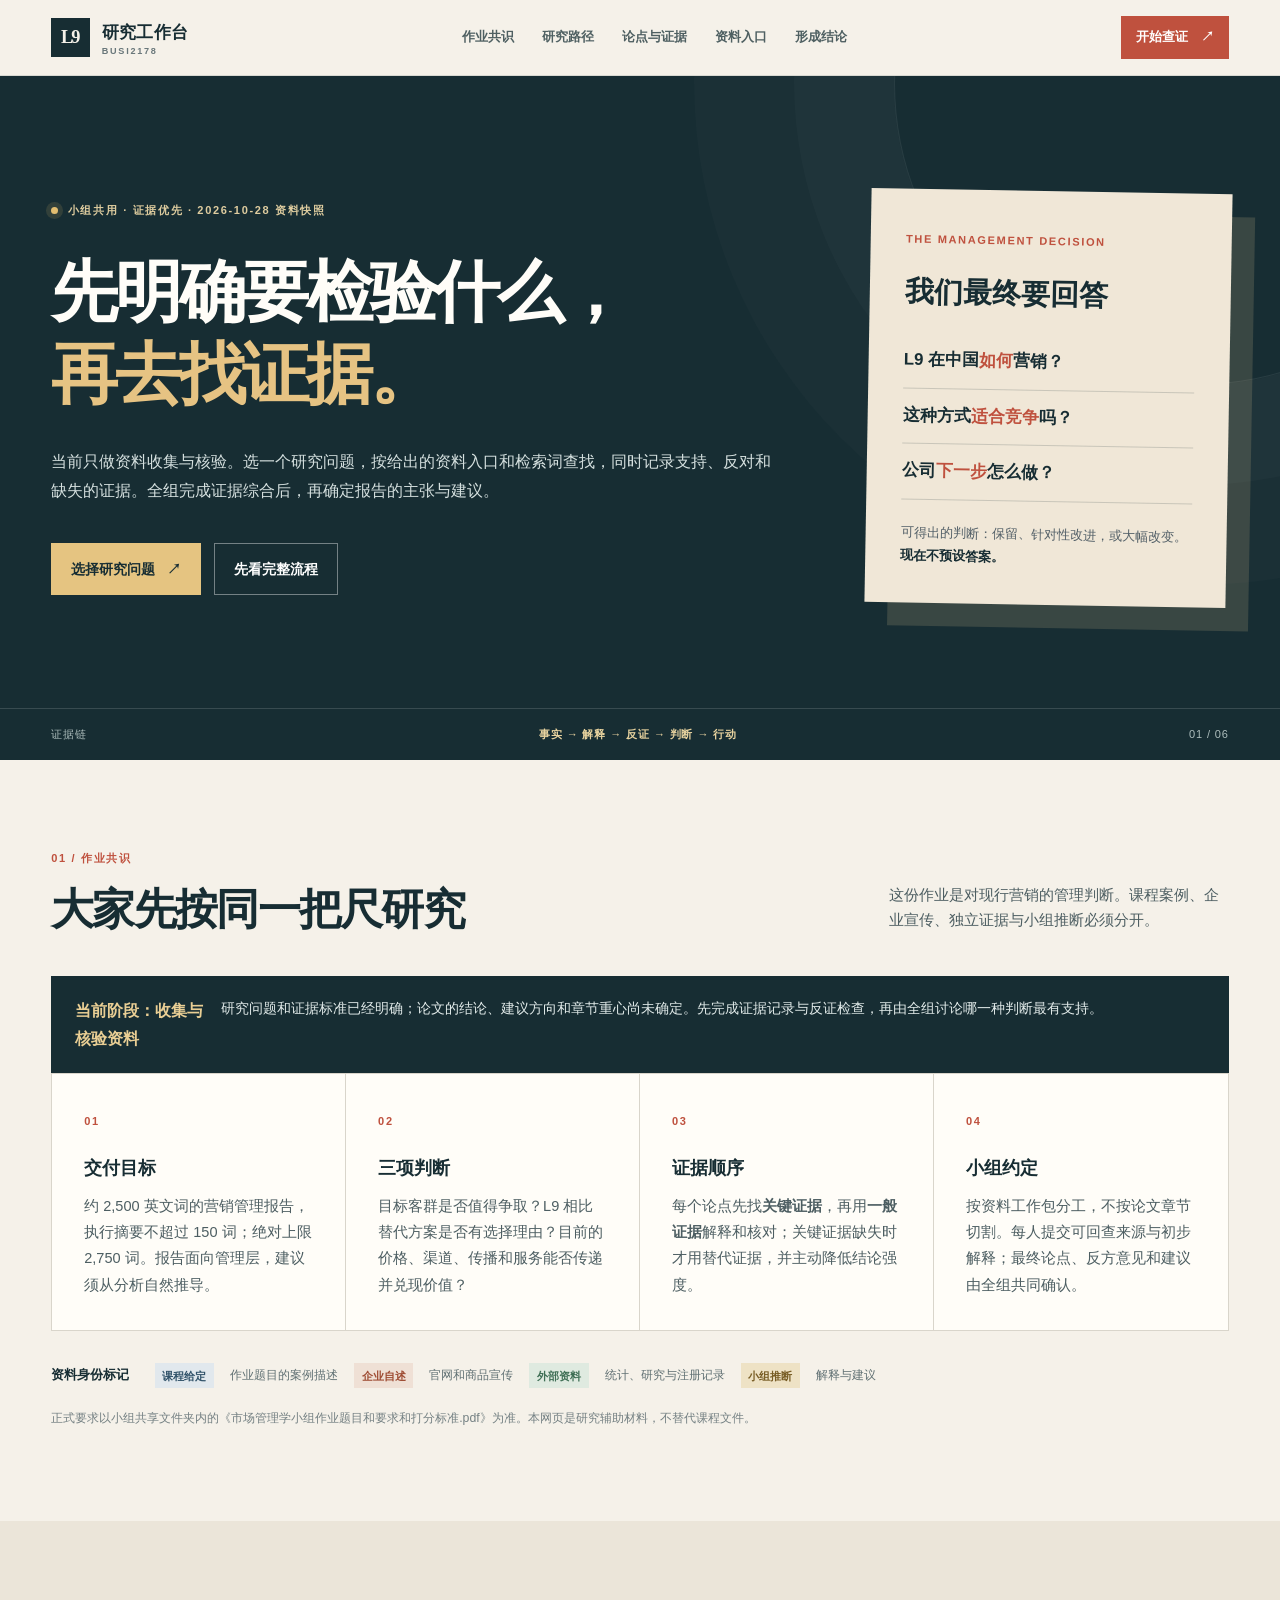
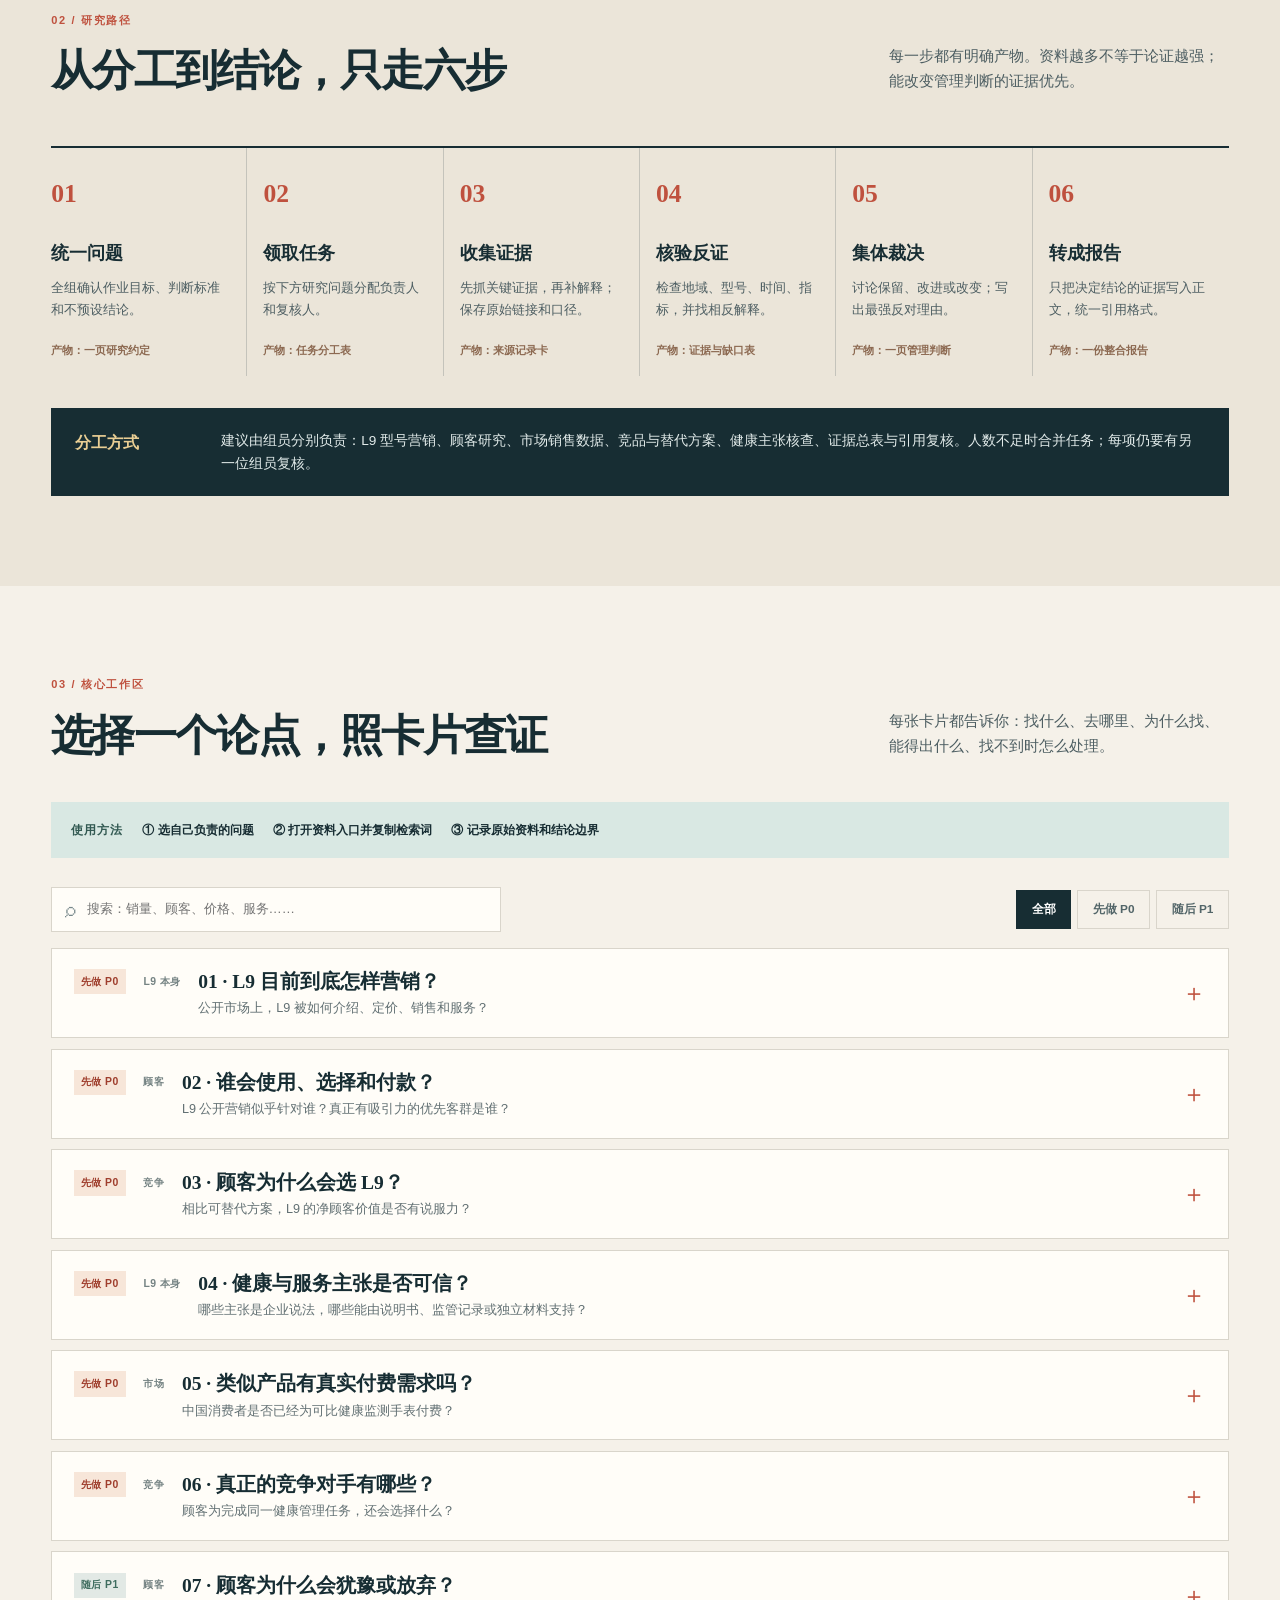
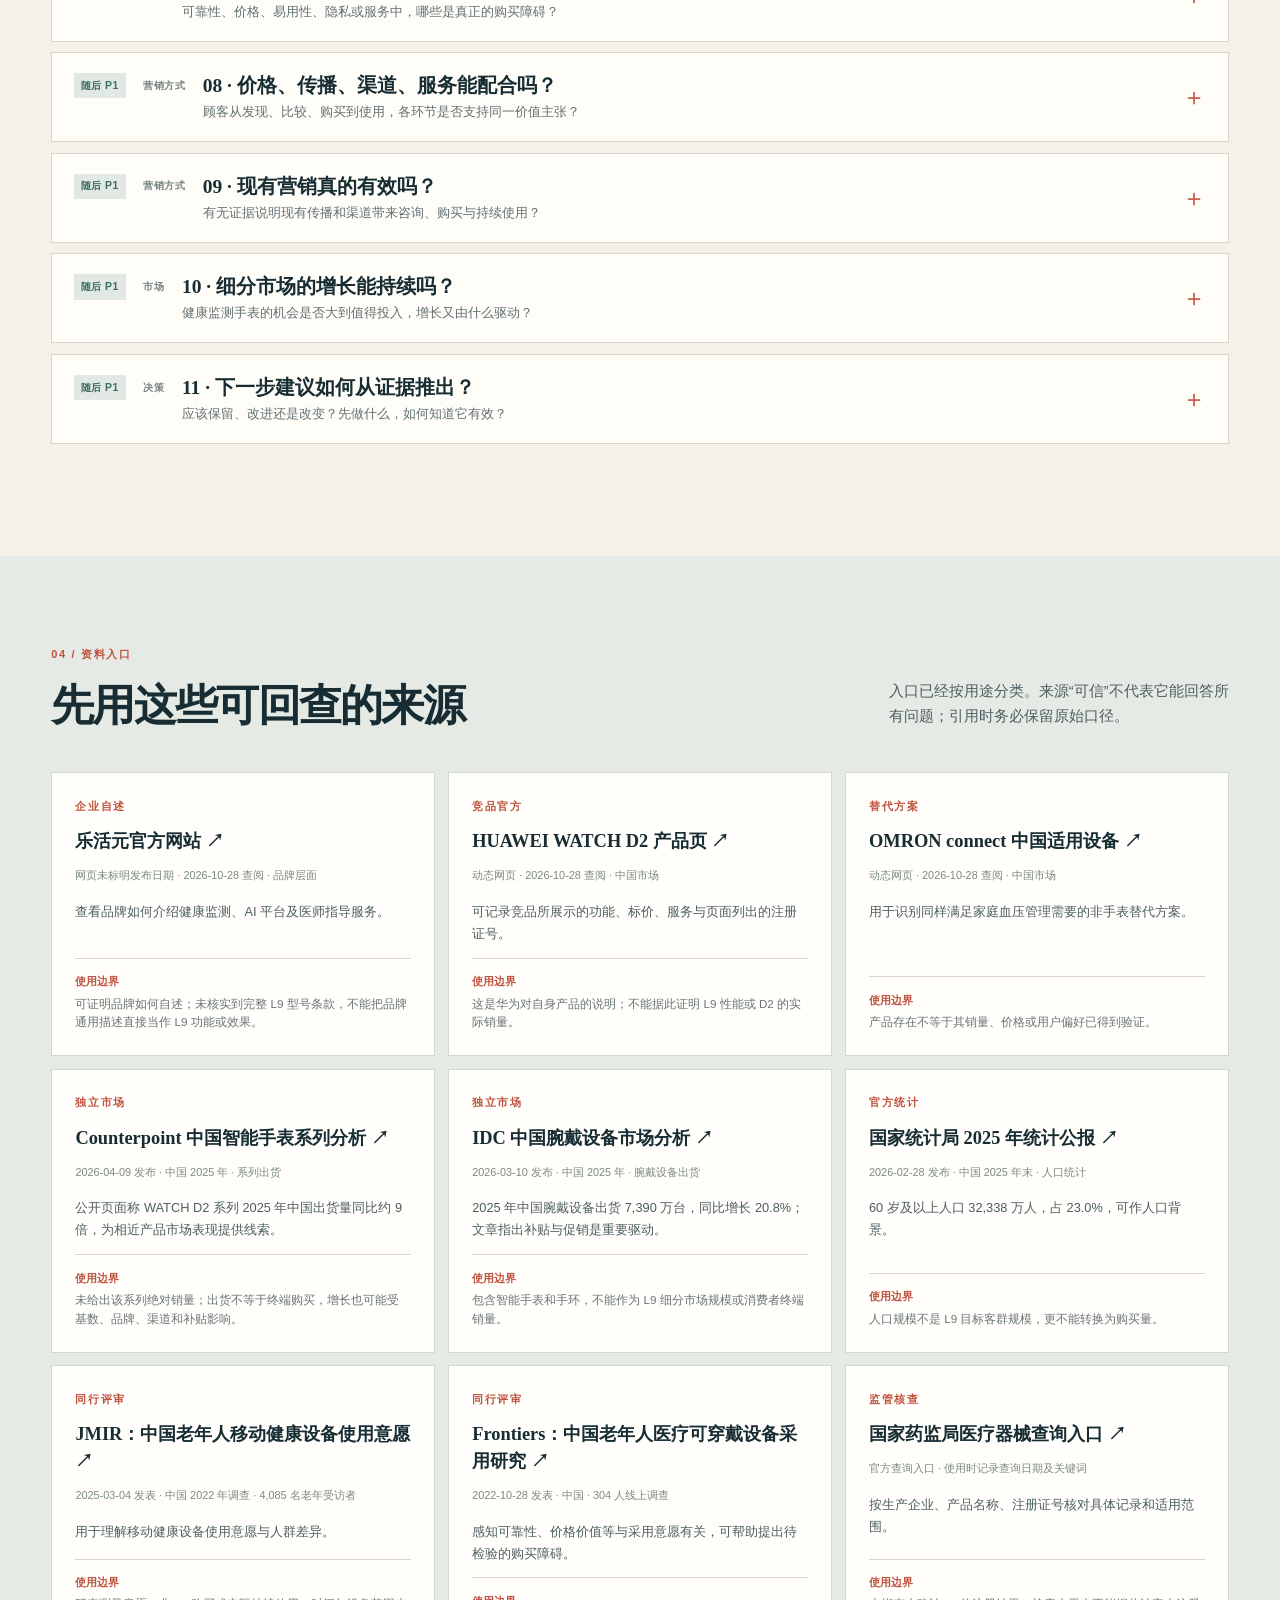
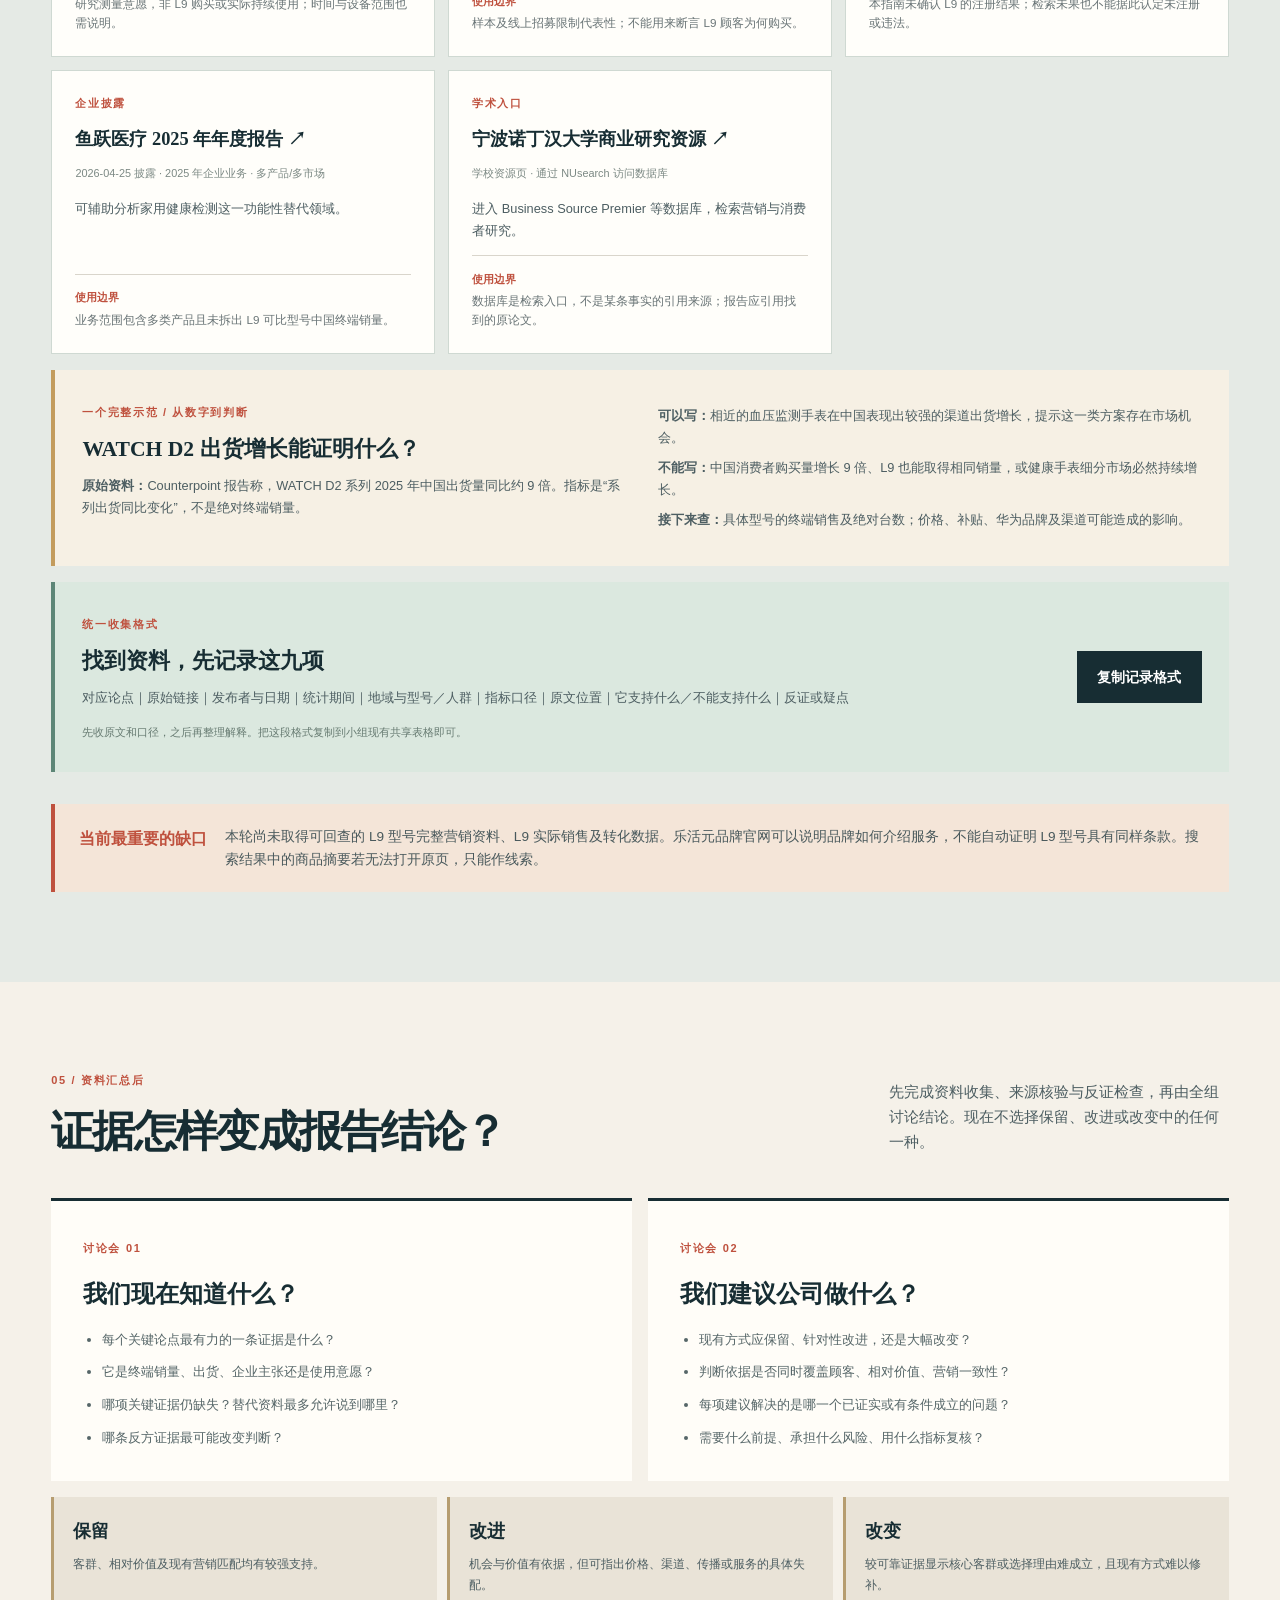
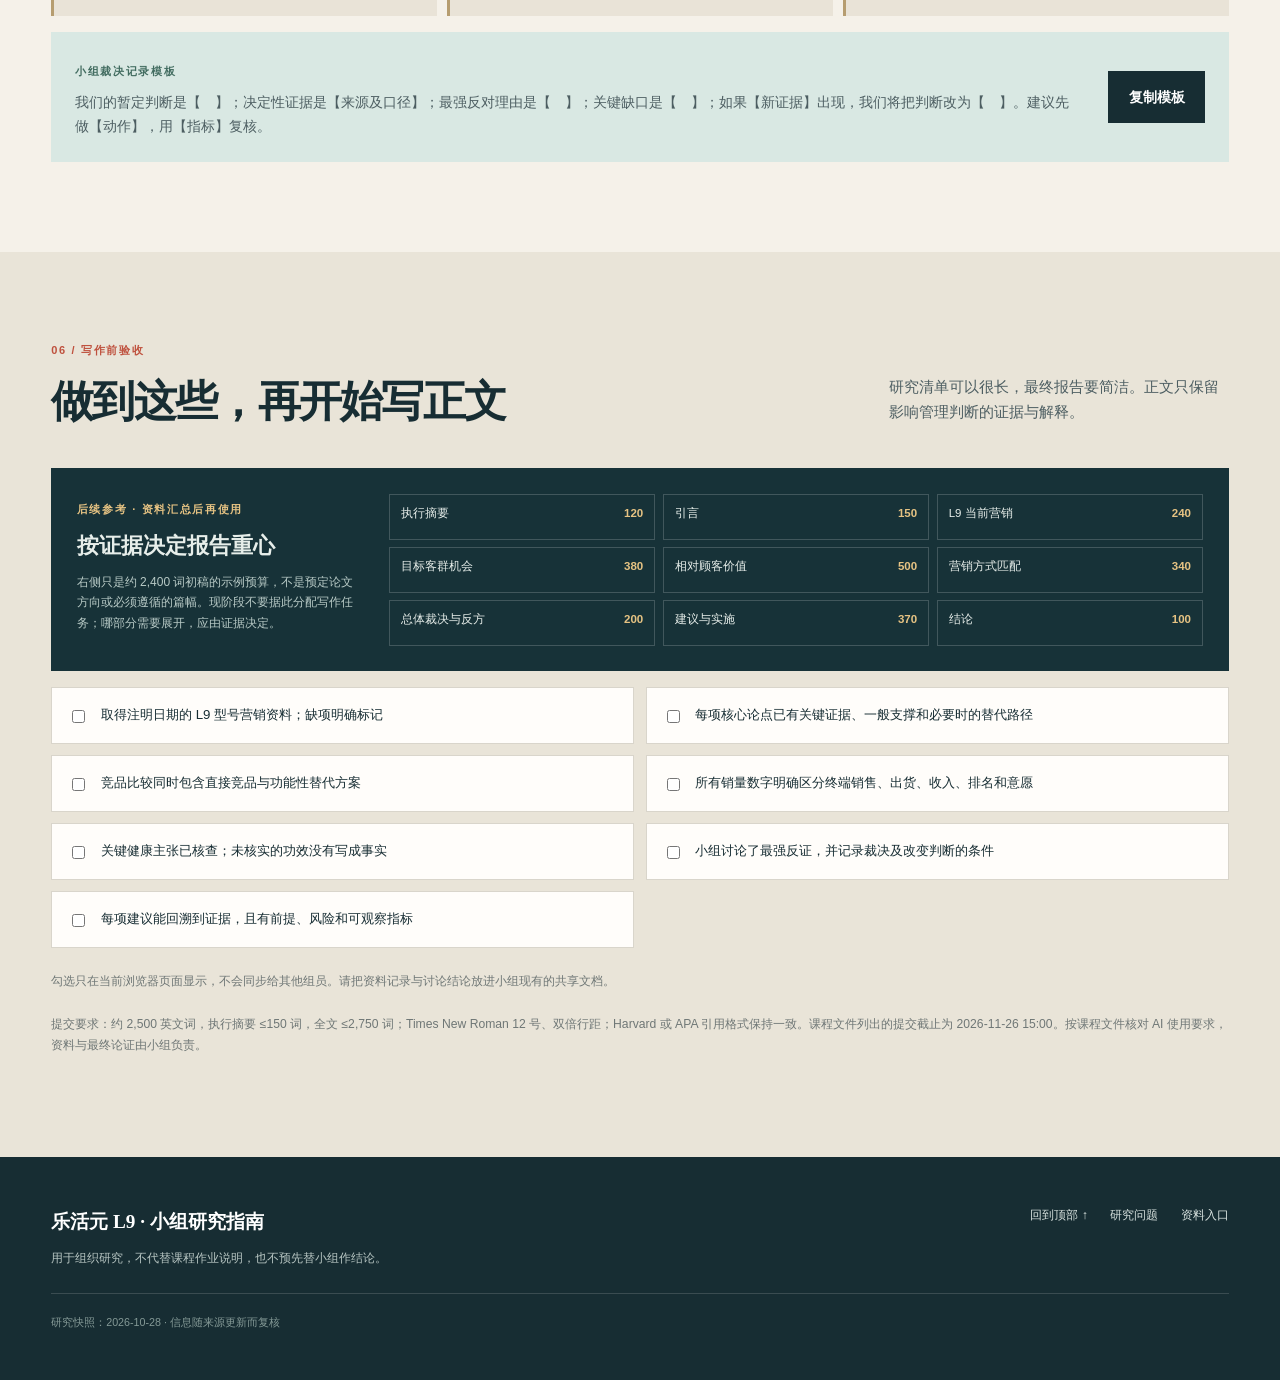
==== index.html @ 236c3823 "Clarify evidence gathering phase and defer conclusions" ====
<!doctype html>
<html lang="zh-CN">
<head>
  <meta charset="utf-8">
  <meta name="viewport" content="width=device-width, initial-scale=1">
  <meta name="description" content="BUSI2178 乐活元 L9 营销管理报告的小组研究指南：从任务共识、精准检索到证据判断与报告结论。">
  <meta name="theme-color" content="#172d33">
  <title>乐活元 L9｜小组研究指南</title>
  <link rel="stylesheet" href="./styles.css">
  <script src="./data.js" defer></script>
  <script src="./app.js" defer></script>
</head>
<body>
  <a class="skip" href="#main">跳到正文</a>
  <header class="topbar">
    <a class="brand" href="#top" aria-label="返回页面顶部"><span class="brand-mark">L9</span><span>研究工作台 <small>BUSI2178</small></span></a>
    <nav class="desktop-nav" aria-label="页面导航">
      <a href="#consensus">作业共识</a><a href="#workflow">研究路径</a><a href="#claims">论点与证据</a><a href="#sources">资料入口</a><a href="#decision">形成结论</a>
    </nav>
    <a class="top-action" href="#claims">开始查证 <span aria-hidden="true">↗</span></a>
  </header>

  <main id="main">
    <section class="hero" id="top">
      <div class="hero-inner">
        <div class="hero-copy">
          <div class="eyebrow"><span class="eyebrow-dot"></span> 小组共用 · 证据优先 · 2026-10-28 资料快照</div>
          <h1>先明确要检验什么，<br><em>再去找证据。</em></h1>
          <p class="hero-lede">当前只做资料收集与核验。选一个研究问题，按给出的资料入口和检索词查找，同时记录支持、反对和缺失的证据。全组完成证据综合后，再确定报告的主张与建议。</p>
          <div class="hero-actions"><a class="button primary" href="#claims">选择研究问题 <span aria-hidden="true">↗</span></a><a class="button ghost" href="#workflow">先看完整流程</a></div>
        </div>
        <aside class="hero-brief" aria-label="作业核心问题">
          <span class="card-kicker">THE MANAGEMENT DECISION</span>
          <h2>我们最终要回答</h2>
          <ol><li>L9 在中国<em>如何</em>营销？</li><li>这种方式<em>适合竞争</em>吗？</li><li>公司<em>下一步</em>怎么做？</li></ol>
          <p>可得出的判断：保留、针对性改进，或大幅改变。<strong>现在不预设答案。</strong></p>
        </aside>
      </div>
      <div class="hero-rule"><span>证据链</span><strong>事实 → 解释 → 反证 → 判断 → 行动</strong><span>01 / 06</span></div>
    </section>

    <section class="section intro" id="consensus">
      <div class="section-head"><div><span class="section-number">01 / 作业共识</span><h2>大家先按同一把尺研究</h2></div><p>这份作业是对现行营销的管理判断。课程案例、企业宣传、独立证据与小组推断必须分开。</p></div>
      <div class="callout"><strong>当前阶段：收集与核验资料</strong><p>研究问题和证据标准已经明确；论文的结论、建议方向和章节重心尚未确定。先完成证据记录与反证检查，再由全组讨论哪一种判断最有支持。</p></div>
      <div class="brief-grid">
        <article class="brief-card"><span class="mini-index">01</span><h3>交付目标</h3><p>约 2,500 英文词的营销管理报告，执行摘要不超过 150 词；绝对上限 2,750 词。报告面向管理层，建议须从分析自然推导。</p></article>
        <article class="brief-card"><span class="mini-index">02</span><h3>三项判断</h3><p>目标客群是否值得争取？L9 相比替代方案是否有选择理由？目前的价格、渠道、传播和服务能否传递并兑现价值？</p></article>
        <article class="brief-card"><span class="mini-index">03</span><h3>证据顺序</h3><p>每个论点先找<strong>关键证据</strong>，再用<strong>一般证据</strong>解释和核对；关键证据缺失时才用替代证据，并主动降低结论强度。</p></article>
        <article class="brief-card"><span class="mini-index">04</span><h3>小组约定</h3><p>按资料工作包分工，不按论文章节切割。每人提交可回查来源与初步解释；最终论点、反方意见和建议由全组共同确认。</p></article>
      </div>
      <div class="provenance"><strong>资料身份标记</strong><span class="pill case">课程给定</span><span>作业题目的案例描述</span><span class="pill company">企业自述</span><span>官网和商品宣传</span><span class="pill verified">外部资料</span><span>统计、研究与注册记录</span><span class="pill inference">小组推断</span><span>解释与建议</span></div>
      <p class="source-note">正式要求以小组共享文件夹内的《市场管理学小组作业题目和要求和打分标准.pdf》为准。本网页是研究辅助材料，不替代课程文件。</p>
    </section>

    <section class="section process" id="workflow">
      <div class="section-head"><div><span class="section-number">02 / 研究路径</span><h2>从分工到结论，只走六步</h2></div><p>每一步都有明确产物。资料越多不等于论证越强；能改变管理判断的证据优先。</p></div>
      <div class="steps">
        <div class="step"><b>01</b><h3>统一问题</h3><p>全组确认作业目标、判断标准和不预设结论。</p><small>产物：一页研究约定</small></div>
        <div class="step"><b>02</b><h3>领取任务</h3><p>按下方研究问题分配负责人和复核人。</p><small>产物：任务分工表</small></div>
        <div class="step"><b>03</b><h3>收集证据</h3><p>先抓关键证据，再补解释；保存原始链接和口径。</p><small>产物：来源记录卡</small></div>
        <div class="step"><b>04</b><h3>核验反证</h3><p>检查地域、型号、时间、指标，并找相反解释。</p><small>产物：证据与缺口表</small></div>
        <div class="step"><b>05</b><h3>集体裁决</h3><p>讨论保留、改进或改变；写出最强反对理由。</p><small>产物：一页管理判断</small></div>
        <div class="step"><b>06</b><h3>转成报告</h3><p>只把决定结论的证据写入正文，统一引用格式。</p><small>产物：一份整合报告</small></div>
      </div>
      <div class="callout"><strong>分工方式</strong><p>建议由组员分别负责：L9 型号营销、顾客研究、市场销售数据、竞品与替代方案、健康主张核查、证据总表与引用复核。人数不足时合并任务；每项仍要有另一位组员复核。</p></div>
    </section>

    <section class="section claim-section" id="claims">
      <div class="section-head"><div><span class="section-number">03 / 核心工作区</span><h2>选择一个论点，照卡片查证</h2></div><p>每张卡片都告诉你：找什么、去哪里、为什么找、能得出什么、找不到时怎么处理。</p></div>
      <div class="howto"><span>使用方法</span><strong>① 选自己负责的问题</strong><strong>② 打开资料入口并复制检索词</strong><strong>③ 记录原始资料和结论边界</strong></div>
      <div class="claim-toolbar"><label class="search-wrap"><span class="sr-only">搜索研究问题</span><span aria-hidden="true">⌕</span><input id="claim-search" type="search" placeholder="搜索：销量、顾客、价格、服务……"></label><div class="filters" role="group" aria-label="筛选任务"><button class="filter active" data-filter="all" aria-pressed="true">全部</button><button class="filter" data-filter="p0" aria-pressed="false">先做 P0</button><button class="filter" data-filter="p1" aria-pressed="false">随后 P1</button></div></div>
      <div id="claim-list" class="claim-list"></div>
      <p id="no-results" class="empty" hidden>没有找到匹配的任务。试试“竞品”“顾客”“渠道”等词。</p>
    </section>

    <section class="section source-section" id="sources">
      <div class="section-head"><div><span class="section-number">04 / 资料入口</span><h2>先用这些可回查的来源</h2></div><p>入口已经按用途分类。来源“可信”不代表它能回答所有问题；引用时务必保留原始口径。</p></div>
      <div id="source-list" class="source-grid"></div>
      <div class="worked-example"><div><span class="card-kicker">一个完整示范 / 从数字到判断</span><h3>WATCH D2 出货增长能证明什么？</h3><p><strong>原始资料：</strong>Counterpoint 报告称，WATCH D2 系列 2025 年中国出货量同比约 9 倍。指标是“系列出货同比变化”，不是绝对终端销量。</p></div><div><p><strong>可以写：</strong>相近的血压监测手表在中国表现出较强的渠道出货增长，提示这一类方案存在市场机会。</p><p><strong>不能写：</strong>中国消费者购买量增长 9 倍、L9 也能取得相同销量，或健康手表细分市场必然持续增长。</p><p><strong>接下来查：</strong>具体型号的终端销售及绝对台数；价格、补贴、华为品牌及渠道可能造成的影响。</p></div></div>
      <div class="record-template"><div><span class="card-kicker">统一收集格式</span><h3>找到资料，先记录这九项</h3><p>对应论点｜原始链接｜发布者与日期｜统计期间｜地域与型号／人群｜指标口径｜原文位置｜它支持什么／不能支持什么｜反证或疑点</p><small>先收原文和口径，之后再整理解释。把这段格式复制到小组现有共享表格即可。</small></div><button id="copy-record" class="button small" type="button">复制记录格式</button></div>
      <div class="callout warn"><strong>当前最重要的缺口</strong><p>本轮尚未取得可回查的 L9 型号完整营销资料、L9 实际销售及转化数据。乐活元品牌官网可以说明品牌如何介绍服务，不能自动证明 L9 型号具有同样条款。搜索结果中的商品摘要若无法打开原页，只能作线索。</p></div>
    </section>

    <section class="section decision" id="decision">
      <div class="section-head"><div><span class="section-number">05 / 资料汇总后</span><h2>证据怎样变成报告结论？</h2></div><p>先完成资料收集、来源核验与反证检查，再由全组讨论结论。现在不选择保留、改进或改变中的任何一种。</p></div>
      <div class="decision-grid">
        <div class="decision-panel"><span class="mini-index">讨论会 01</span><h3>我们现在知道什么？</h3><ul><li>每个关键论点最有力的一条证据是什么？</li><li>它是终端销量、出货、企业主张还是使用意愿？</li><li>哪项关键证据仍缺失？替代资料最多允许说到哪里？</li><li>哪条反方证据最可能改变判断？</li></ul></div>
        <div class="decision-panel"><span class="mini-index">讨论会 02</span><h3>我们建议公司做什么？</h3><ul><li>现有方式应保留、针对性改进，还是大幅改变？</li><li>判断依据是否同时覆盖顾客、相对价值、营销一致性？</li><li>每项建议解决的是哪一个已证实或有条件成立的问题？</li><li>需要什么前提、承担什么风险、用什么指标复核？</li></ul></div>
      </div>
      <div class="verdicts"><div><strong>保留</strong><p>客群、相对价值及现有营销匹配均有较强支持。</p></div><div><strong>改进</strong><p>机会与价值有依据，但可指出价格、渠道、传播或服务的具体失配。</p></div><div><strong>改变</strong><p>较可靠证据显示核心客群或选择理由难成立，且现有方式难以修补。</p></div></div>
      <div class="template"><div><span class="card-kicker">小组裁决记录模板</span><p>我们的暂定判断是【　】；决定性证据是【来源及口径】；最强反对理由是【　】；关键缺口是【　】；如果【新证据】出现，我们将把判断改为【　】。建议先做【动作】，用【指标】复核。</p></div><button id="copy-template" class="button small" type="button">复制模板</button></div>
    </section>

    <section class="section finish" id="finish">
      <div class="section-head"><div><span class="section-number">06 / 写作前验收</span><h2>做到这些，再开始写正文</h2></div><p>研究清单可以很长，最终报告要简洁。正文只保留影响管理判断的证据与解释。</p></div>
      <div class="report-plan"><div><span class="card-kicker">后续参考 · 资料汇总后再使用</span><h3>按证据决定报告重心</h3><p>右侧只是约 2,400 词初稿的示例预算，不是预定论文方向或必须遵循的篇幅。现阶段不要据此分配写作任务；哪部分需要展开，应由证据决定。</p></div><div class="report-grid"><span>执行摘要 <b>120</b></span><span>引言 <b>150</b></span><span>L9 当前营销 <b>240</b></span><span>目标客群机会 <b>380</b></span><span>相对顾客价值 <b>500</b></span><span>营销方式匹配 <b>340</b></span><span>总体裁决与反方 <b>200</b></span><span>建议与实施 <b>370</b></span><span>结论 <b>100</b></span></div></div>
      <div class="checklist">
        <label><input type="checkbox"><span>取得注明日期的 L9 型号营销资料；缺项明确标记</span></label>
        <label><input type="checkbox"><span>每项核心论点已有关键证据、一般支撑和必要时的替代路径</span></label>
        <label><input type="checkbox"><span>竞品比较同时包含直接竞品与功能性替代方案</span></label>
        <label><input type="checkbox"><span>所有销量数字明确区分终端销售、出货、收入、排名和意愿</span></label>
        <label><input type="checkbox"><span>关键健康主张已核查；未核实的功效没有写成事实</span></label>
        <label><input type="checkbox"><span>小组讨论了最强反证，并记录裁决及改变判断的条件</span></label>
        <label><input type="checkbox"><span>每项建议能回溯到证据，且有前提、风险和可观察指标</span></label>
      </div>
      <p class="finish-note">勾选只在当前浏览器页面显示，不会同步给其他组员。请把资料记录与讨论结论放进小组现有的共享文档。</p>
      <p class="finish-note">提交要求：约 2,500 英文词，执行摘要 ≤150 词，全文 ≤2,750 词；Times New Roman 12 号、双倍行距；Harvard 或 APA 引用格式保持一致。课程文件列出的提交截止为 2026-11-26 15:00。按课程文件核对 AI 使用要求，资料与最终论证由小组负责。</p>
    </section>
  </main>

  <footer class="footer"><div><strong>乐活元 L9 · 小组研究指南</strong><p>用于组织研究，不代替课程作业说明，也不预先替小组作结论。</p></div><div class="footer-links"><a href="#top">回到顶部 ↑</a><a href="#claims">研究问题</a><a href="#sources">资料入口</a></div><small>研究快照：2026-10-28 · 信息随来源更新而复核</small></footer>
</body>
</html>
---- styles.css ----
:root{--ink:#172d33;--ink-soft:#42545a;--cream:#f5f1e9;--paper:#fffdf8;--line:#d9d5cb;--accent:#bf513e;--accent-dark:#9f3e2d;--sea:#d9e8e3;--sand:#eee2c8;--shadow:0 18px 60px rgba(23,45,51,.09)}
*{box-sizing:border-box}html{scroll-behavior:smooth}body{margin:0;background:var(--cream);color:var(--ink);font-family:"PingFang SC","Microsoft YaHei","Noto Sans CJK SC",sans-serif;line-height:1.72;-webkit-font-smoothing:antialiased}a{color:inherit}button,input{font:inherit}button{cursor:pointer}section{scroll-margin-top:86px}.sr-only{position:absolute;width:1px;height:1px;padding:0;margin:-1px;overflow:hidden;clip:rect(0,0,0,0);white-space:nowrap;border:0}.skip{position:absolute;left:1rem;top:-5rem;background:#fff;padding:.7rem 1rem;z-index:20}.skip:focus{top:1rem}
.topbar{height:76px;display:flex;align-items:center;justify-content:space-between;gap:2rem;padding:0 clamp(1.2rem,4vw,4rem);background:rgba(245,241,233,.94);backdrop-filter:blur(18px);border-bottom:1px solid rgba(23,45,51,.12);position:sticky;top:0;z-index:10}.brand{display:flex;align-items:center;gap:.72rem;text-decoration:none;font-size:1.04rem;font-weight:800;letter-spacing:.02em;white-space:nowrap}.brand small{display:block;color:#69777a;font-size:.57rem;letter-spacing:.19em;font-weight:700;line-height:1}.brand-mark{width:39px;height:39px;display:grid;place-items:center;background:var(--ink);color:var(--cream);font-family:Georgia,serif;font-weight:700;letter-spacing:-.1em;font-size:1.15rem;padding-right:.1em}.desktop-nav{display:flex;gap:clamp(1rem,2.2vw,2.4rem)}.desktop-nav a{text-decoration:none;font-size:.82rem;font-weight:700;color:#4f6062}.desktop-nav a:hover,.footer a:hover{color:var(--accent)}.top-action{text-decoration:none;background:var(--accent);color:#fff;padding:.65rem .95rem;font-size:.82rem;font-weight:800;white-space:nowrap}.top-action span{margin-left:.55rem}
.hero{background:var(--ink);color:var(--paper);position:relative;overflow:hidden}.hero:before{content:"";position:absolute;width:47vw;height:47vw;min-width:520px;min-height:520px;border:1px solid rgba(255,255,255,.08);border-radius:50%;right:-17vw;top:-23vw;box-shadow:0 0 0 100px rgba(255,255,255,.018),0 0 0 200px rgba(255,255,255,.015)}.hero-inner{position:relative;max-width:1450px;margin:auto;display:grid;grid-template-columns:minmax(0,1.45fr) minmax(300px,.72fr);gap:7vw;align-items:center;padding:clamp(4rem,9vw,8rem) clamp(1.2rem,4vw,4rem) clamp(4rem,8vw,7rem)}.eyebrow,.card-kicker,.section-number,.mini-index,.small-label,.evidence-label,.source-kind{font-size:.69rem;letter-spacing:.15em;font-weight:800;text-transform:uppercase}.eyebrow{color:#decc9f;display:flex;align-items:center;gap:.6rem}.eyebrow-dot{width:7px;height:7px;border-radius:50%;background:#e2bd70;box-shadow:0 0 0 5px rgba(226,189,112,.13)}h1,h2,h3,p{margin-top:0}.hero h1{font-family:"Songti SC","Noto Serif CJK SC",Georgia,serif;font-size:clamp(2.9rem,5.2vw,5.8rem);font-weight:700;line-height:1.22;letter-spacing:-.05em;margin:2rem 0}.hero h1 em{font-style:normal;color:#e6c383}.hero-lede{font-size:clamp(1rem,1.25vw,1.16rem);line-height:1.85;max-width:46rem;color:#d5e0df}.hero-actions{display:flex;gap:.8rem;flex-wrap:wrap;margin-top:2.3rem}.button{display:inline-flex;align-items:center;justify-content:center;gap:.7rem;text-decoration:none;border:1px solid transparent;padding:.82rem 1.2rem;font-size:.88rem;font-weight:800;transition:transform .2s,background .2s,color .2s}.button:hover,.top-action:hover{transform:translateY(-2px)}.button.primary{background:#e5c481;color:var(--ink)}.button.ghost{border-color:rgba(255,255,255,.4);color:#fff;background:transparent}.button.ghost:hover{background:rgba(255,255,255,.09)}.button.small{background:var(--ink);color:#fff;white-space:nowrap}.hero-brief{background:#f0e7d7;color:var(--ink);padding:2.2rem;box-shadow:23px 23px 0 rgba(236,205,148,.16);transform:rotate(1deg)}.hero-brief .card-kicker{color:var(--accent)}.hero-brief h2{font-family:"Songti SC",Georgia,serif;font-size:1.8rem;margin:1rem 0}.hero-brief ol{list-style:none;padding:0;margin:0}.hero-brief li{padding:.8rem 0;border-bottom:1px solid rgba(23,45,51,.18);font-size:1.05rem;font-weight:700}.hero-brief li em{font-style:normal;color:var(--accent)}.hero-brief p{font-size:.82rem;line-height:1.75;margin:1.4rem 0 0;color:#536068}.hero-brief strong{color:var(--ink)}.hero-rule{position:relative;border-top:1px solid rgba(255,255,255,.14);padding:1rem clamp(1.2rem,4vw,4rem);display:flex;justify-content:space-between;gap:1rem;color:#adbdbc;font-size:.69rem;letter-spacing:.08em}.hero-rule strong{color:#e8d39f;font-weight:700}
.section{max-width:1450px;margin:auto;padding:clamp(4rem,7vw,7rem) clamp(1.2rem,4vw,4rem)}.section-head{display:flex;align-items:end;justify-content:space-between;gap:3rem;margin-bottom:2.5rem}.section-head>div{max-width:730px}.section-head>p{max-width:340px;font-size:.9rem;color:#667276;margin-bottom:.2rem}.section-number{display:block;color:var(--accent);margin-bottom:.9rem}.section h2{font-family:"Songti SC","Noto Serif CJK SC",Georgia,serif;font-size:clamp(2rem,3.35vw,3.45rem);line-height:1.25;letter-spacing:-.04em;margin-bottom:0}.section h3{font-size:1.12rem;line-height:1.45;margin-bottom:.65rem}.section p{font-size:.91rem;color:#4d5e62}
.intro{padding-bottom:5rem}.brief-grid{display:grid;grid-template-columns:repeat(4,1fr);border:1px solid var(--line);background:var(--paper)}.brief-card{padding:2rem;border-right:1px solid var(--line);min-height:245px}.brief-card:last-child{border:0}.brief-card .mini-index{color:var(--accent)}.brief-card h3{margin:1.4rem 0 .7rem}.brief-card p{margin:0;line-height:1.8}.provenance{display:flex;align-items:center;gap:.6rem 1rem;flex-wrap:wrap;margin-top:2rem;font-size:.76rem;color:#607073}.provenance>strong{font-size:.81rem;margin-right:.6rem;color:var(--ink)}.pill{padding:.23rem .48rem;font-size:.66rem;font-weight:800;white-space:nowrap}.pill.case{background:#e1e8ed;color:#31536a}.pill.company{background:#efe0d5;color:#9e4b32}.pill.verified{background:#dfeae0;color:#3f6f55}.pill.inference{background:#eee2c5;color:#785d25}.source-note{margin-top:1.2rem!important;font-size:.77rem!important;color:#748083!important}
.process{background:#ebe5d9;max-width:none}.process>.section-head,.process>.steps,.process>.callout{max-width:1322px;margin-left:auto;margin-right:auto}.steps{display:grid;grid-template-columns:repeat(6,1fr);border-top:2px solid var(--ink);margin-top:3rem}.step{padding:1.5rem 1rem 1rem 0;border-right:1px solid rgba(23,45,51,.18);min-height:210px}.step:not(:first-child){padding-left:1rem}.step:last-child{border-right:0}.step>b{font-family:Georgia,serif;color:var(--accent);font-size:1.6rem}.step h3{margin:1.6rem 0 .6rem}.step p{font-size:.82rem;line-height:1.7;margin:0}.step small{display:block;color:#8c6951;font-size:.7rem;margin-top:1.2rem;font-weight:700}.callout{display:grid;grid-template-columns:130px 1fr;gap:1rem;background:var(--ink);color:#fff;padding:1.3rem 1.5rem;margin-top:2rem}.callout strong{color:#e9ce94}.callout p{color:#e2ebea;margin:0;font-size:.85rem}.callout.warn{background:#f4e5d8;color:var(--ink);border-left:4px solid var(--accent)}.callout.warn strong{color:var(--accent)}.callout.warn p{color:#49595c}
.claim-section{padding-bottom:7rem}.howto{display:flex;align-items:center;gap:1.2rem;flex-wrap:wrap;background:var(--sea);padding:1.1rem 1.25rem;margin-bottom:1.8rem;font-size:.76rem}.howto span{color:#325952;font-weight:800;letter-spacing:.08em}.howto strong{font-weight:700}.claim-toolbar{display:flex;justify-content:space-between;align-items:center;gap:1rem;margin-bottom:1rem}.search-wrap{display:flex;align-items:center;gap:.6rem;border:1px solid var(--line);background:var(--paper);padding:.56rem .8rem;width:min(100%,450px)}.search-wrap>span{font-size:1.3rem;line-height:1;color:#77888b}.search-wrap input{width:100%;border:0;outline:none;background:transparent;color:var(--ink);font-size:.83rem}.filters{display:flex;gap:.4rem}.filter{border:1px solid var(--line);background:transparent;color:#526568;padding:.52rem .9rem;font-size:.74rem;font-weight:800}.filter.active{background:var(--ink);border-color:var(--ink);color:#fff}.claim-list{display:flex;flex-direction:column;gap:.65rem}.claim-card{border:1px solid var(--line);background:var(--paper);transition:border-color .2s,box-shadow .2s}.claim-card:hover,.claim-card[open]{border-color:#93aaa7;box-shadow:0 8px 28px rgba(23,45,51,.06)}.claim-card[hidden]{display:none}.claim-card summary{list-style:none;display:flex;justify-content:space-between;align-items:center;gap:1rem;cursor:pointer;padding:1.2rem 1.35rem}.claim-card summary::-webkit-details-marker{display:none}.claim-heading{display:grid;grid-template-columns:auto auto minmax(230px,1fr);align-items:center;gap:.8rem 1.1rem;width:100%}.claim-heading strong{font-family:"Songti SC",Georgia,serif;font-size:1.22rem;line-height:1.4}.claim-question{grid-column:3;color:#627073;font-size:.79rem;line-height:1.4;margin-top:-.5rem}.priority,.category{font-size:.65rem;font-weight:800;letter-spacing:.04em;white-space:nowrap}.priority{padding:.23rem .45rem;background:#f7e6d9;color:var(--accent-dark)}.priority.p1{background:#e2e9e5;color:#3f6d5f}.category{color:#758383}.expand-icon{font-size:1.5rem;line-height:1;color:var(--accent);font-weight:300}.claim-card[open] .expand-icon{transform:rotate(45deg)}.claim-body{border-top:1px solid var(--line);padding:0 1.35rem 1.35rem}.claim-purpose{display:flex;align-items:baseline;gap:1.1rem;padding:1.25rem 0}.claim-purpose span{color:var(--accent);font-size:.69rem;white-space:nowrap;font-weight:800;letter-spacing:.09em}.claim-purpose p{margin:0;font-size:.89rem}.evidence-grid{display:grid;grid-template-columns:1fr 1fr;gap:.65rem}.evidence-block{background:#f5f2eb;padding:1.3rem;min-height:135px}.evidence-block.essential{background:#dce9e4}.evidence-block.trigger{background:#efe8dc}.evidence-block.fallback{background:#eee3d5}.evidence-label{display:block;color:#3c6759;margin-bottom:.7rem}.trigger .evidence-label,.fallback .evidence-label{color:#805f3c}.evidence-block p{margin:0;font-size:.84rem}.evidence-block ol{margin:0;padding-left:1.15rem;color:#4d5e62;font-size:.83rem;line-height:1.7}.evidence-block li+li{margin-top:.32rem}.inference-grid{display:grid;grid-template-columns:repeat(3,1fr);gap:.65rem;margin-top:.65rem}.inference-grid>div{padding:1.15rem;border:1px solid var(--line);background:#fff}.inference-grid span{font-size:.7rem;font-weight:800;color:#3e735d}.inference-grid .cannot span{color:var(--accent)}.inference-grid .counter span{color:#8e7139}.inference-grid p{font-size:.8rem;margin:.55rem 0 0}.research-actions{display:grid;grid-template-columns:1fr 1fr;gap:2rem;padding:1.5rem 0;border-bottom:1px solid var(--line)}.small-label{display:block;color:#69797b;margin-bottom:.7rem}.source-links,.query-list{display:flex;flex-wrap:wrap;gap:.5rem}.source-links a,.query{display:inline-flex;align-items:center;gap:.35rem;padding:.42rem .6rem;background:#e8ede9;text-decoration:none;color:#375d56;font-size:.72rem;font-weight:700;border:0}.source-links a:hover,.query:hover{background:#d7e4dc}.query{background:#f2eee5;color:#5d5d52;text-align:left}.claim-bottom{display:grid;grid-template-columns:1fr 1fr;gap:1.5rem;padding-top:1.3rem}.claim-bottom p{font-size:.8rem;margin:0}.claim-bottom strong{color:var(--ink)}.empty{text-align:center;padding:3rem;background:#fff}
.source-section{background:#e5eae5;max-width:none}.source-section>.section-head,.source-section>.source-grid,.source-section>.callout{max-width:1322px;margin-left:auto;margin-right:auto}.source-grid{display:grid;grid-template-columns:repeat(3,1fr);gap:.8rem}.source-card{background:#fffefa;border:1px solid #cfd9d2;padding:1.45rem;display:flex;flex-direction:column;min-height:254px}.source-kind{color:var(--accent)}.source-card h3{margin:.8rem 0 .5rem;font-family:"Songti SC",Georgia,serif;font-size:1.15rem}.source-card h3 a{text-decoration:none}.source-card h3 a:hover{text-decoration:underline}.source-card p{font-size:.8rem;margin:.2rem 0 .8rem}.source-card .source-meta{font-size:.68rem;color:#7c8984}.source-limit{margin-top:auto;padding-top:.9rem;border-top:1px solid var(--line);display:grid;gap:.25rem;color:#697476;font-size:.73rem;line-height:1.6}.source-limit strong{color:var(--accent);font-size:.68rem}
.worked-example,.record-template{max-width:1322px;margin:1rem auto 0;display:grid;grid-template-columns:1fr 1fr;gap:2rem;background:#f6f0e4;padding:1.7rem;border-left:4px solid #c39c5d}.worked-example .card-kicker,.record-template .card-kicker{color:var(--accent)}.worked-example h3,.record-template h3{font-family:"Songti SC",Georgia,serif;font-size:1.35rem;margin:.6rem 0}.worked-example p,.record-template p{font-size:.8rem;margin:.5rem 0}.record-template{grid-template-columns:1fr auto;align-items:center;background:#dbe8df;border-color:#5d8677}.record-template small{color:#677b72;font-size:.7rem}
.decision-grid{display:grid;grid-template-columns:1fr 1fr;gap:1rem}.decision-panel{background:var(--paper);padding:2rem;border-top:3px solid var(--ink)}.decision-panel .mini-index{color:var(--accent)}.decision-panel h3{font-family:"Songti SC",Georgia,serif;font-size:1.5rem;margin:1rem 0}.decision-panel ul{margin:0;padding-left:1.2rem;font-size:.84rem;color:#566668}.decision-panel li+li{margin-top:.6rem}.verdicts{display:grid;grid-template-columns:repeat(3,1fr);gap:.65rem;margin:1rem 0}.verdicts>div{background:#e9e3d7;padding:1.2rem;border-left:3px solid #b69d70}.verdicts strong{font-family:"Songti SC",Georgia,serif;font-size:1.1rem}.verdicts p{font-size:.77rem;margin:.5rem 0 0}.template{display:flex;justify-content:space-between;align-items:center;gap:2rem;background:var(--sea);padding:1.5rem}.template .card-kicker{color:#426c60}.template p{margin:.5rem 0 0;font-size:.85rem}
.finish{background:#e9e4d8;max-width:none}.finish>.section-head,.finish>.checklist,.finish>.finish-note{max-width:1322px;margin-left:auto;margin-right:auto}.checklist{display:grid;grid-template-columns:1fr 1fr;gap:.7rem}.checklist label{display:flex;gap:.8rem;align-items:start;padding:1rem;background:#fffdfa;border:1px solid var(--line);font-size:.83rem;cursor:pointer}.checklist input{accent-color:var(--accent);margin-top:.36rem}.checklist label:has(input:checked){background:#deebe1;color:#486450}.finish-note{margin-top:1.4rem;font-size:.76rem!important;color:#6f7776!important}.footer{background:var(--ink);color:#d8e2df;display:grid;grid-template-columns:1fr auto;gap:1.5rem;padding:3rem clamp(1.2rem,4vw,4rem)}.footer strong{font-family:"Songti SC",Georgia,serif;font-size:1.2rem;color:#fff}.footer p{font-size:.77rem;margin:.6rem 0 0;color:#b7c5c2}.footer-links{display:flex;gap:1.4rem;align-items:start}.footer a{text-decoration:none;font-size:.77rem}.footer small{grid-column:1/-1;color:#849996;font-size:.67rem;border-top:1px solid rgba(255,255,255,.15);padding-top:1.2rem}
.report-plan{max-width:1322px;margin:0 auto 1rem;display:grid;grid-template-columns:280px 1fr;gap:2rem;background:#173238;color:#e7eeea;padding:1.6rem}.report-plan .card-kicker{color:#e6c383}.report-plan h3{font-family:"Songti SC",Georgia,serif;font-size:1.35rem;margin:.6rem 0}.report-plan p{color:#b8cac6;font-size:.75rem}.report-grid{display:grid;grid-template-columns:repeat(3,1fr);gap:.45rem}.report-grid span{padding:.56rem .7rem;border:1px solid rgba(255,255,255,.18);font-size:.72rem;display:flex;justify-content:space-between;gap:.5rem}.report-grid b{color:#e6c383}
@media(max-width:1100px){.desktop-nav{display:none}.hero-inner{gap:3rem}.brief-grid{grid-template-columns:repeat(2,1fr)}.brief-card:nth-child(2){border-right:0}.brief-card:nth-child(-n+2){border-bottom:1px solid var(--line)}.steps{grid-template-columns:repeat(3,1fr)}.step:nth-child(3){border-right:0}.step:nth-child(-n+3){border-bottom:1px solid rgba(23,45,51,.18)}.source-grid{grid-template-columns:repeat(2,1fr)}}
@media(max-width:760px){.topbar{height:66px}.top-action{font-size:.72rem;padding:.55rem .7rem}.brand{font-size:.85rem}.brand-mark{width:34px;height:34px}.hero-inner{grid-template-columns:1fr;padding-top:3.4rem;gap:2.7rem}.hero h1{font-size:clamp(2.4rem,9vw,4.2rem);margin:1.4rem 0}.hero-brief{transform:none;box-shadow:12px 12px 0 rgba(236,205,148,.13)}.hero-rule span:last-child{display:none}.section{padding:4rem 1.2rem}.section-head{display:block}.section-head>p{margin-top:1rem;max-width:100%}.brief-grid,.source-grid,.decision-grid,.checklist{grid-template-columns:1fr}.brief-card{border-right:0;border-bottom:1px solid var(--line);min-height:0;padding:1.5rem}.brief-card:last-child{border-bottom:0}.steps{grid-template-columns:repeat(2,1fr)}.step{min-height:0;padding-bottom:1.5rem}.step:nth-child(3){border-right:1px solid rgba(23,45,51,.18)}.step:nth-child(2n){border-right:0}.step:nth-child(-n+4){border-bottom:1px solid rgba(23,45,51,.18)}.callout{grid-template-columns:1fr}.claim-toolbar{align-items:stretch;flex-direction:column}.search-wrap{width:100%}.filters{overflow-x:auto}.claim-heading{grid-template-columns:auto 1fr;gap:.55rem}.claim-heading strong{grid-column:1/-1;font-size:1.16rem}.claim-question{grid-column:1/-1;margin-top:0}.claim-card summary{padding:1.1rem}.claim-body{padding:0 1rem 1rem}.claim-purpose{display:block}.claim-purpose p{margin-top:.4rem}.evidence-grid,.inference-grid,.research-actions,.claim-bottom,.worked-example,.record-template,.report-plan{grid-template-columns:1fr}.record-template{align-items:start}.report-grid{grid-template-columns:repeat(2,1fr)}.source-card{min-height:0}.verdicts{grid-template-columns:1fr}.template{align-items:start;flex-direction:column}.footer{grid-template-columns:1fr}.footer-links{flex-wrap:wrap}}
@media(prefers-reduced-motion:reduce){html{scroll-behavior:auto}*,*:before,*:after{animation-duration:.01ms!important;transition-duration:.01ms!important}}
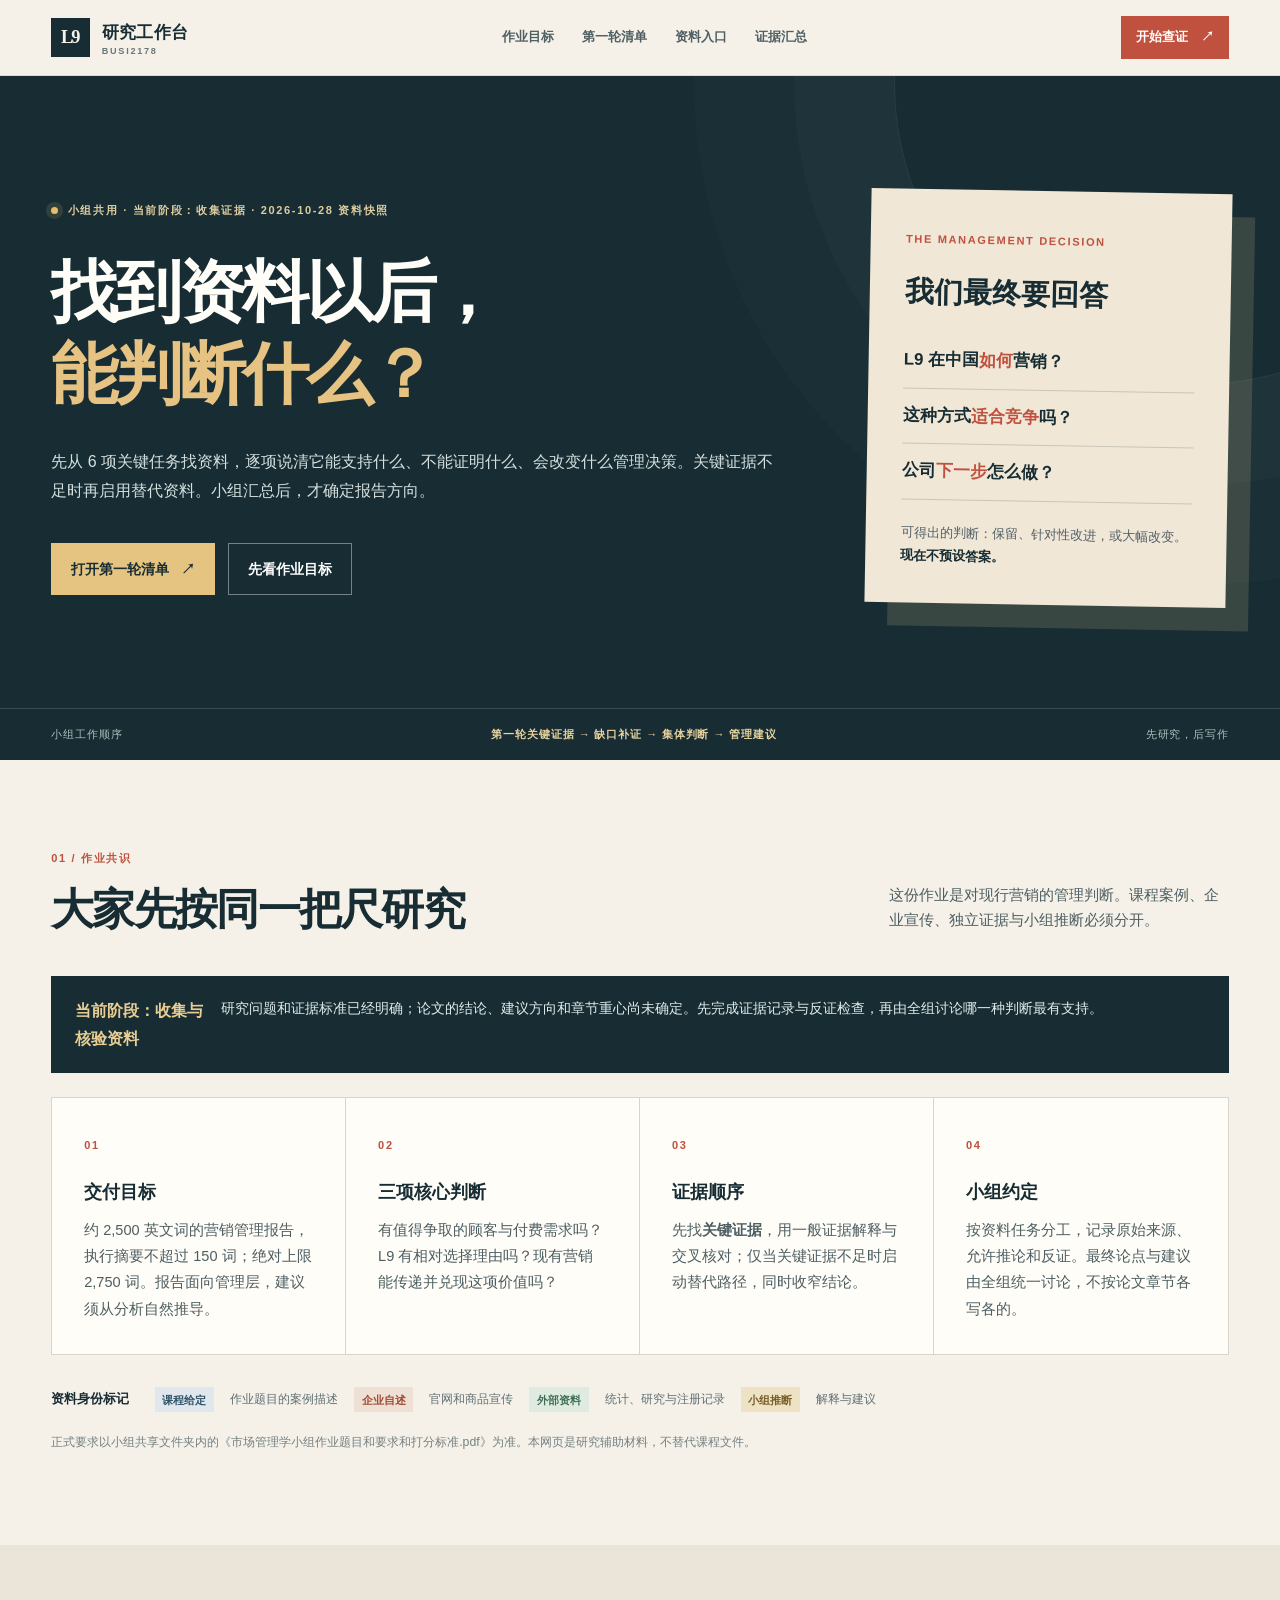
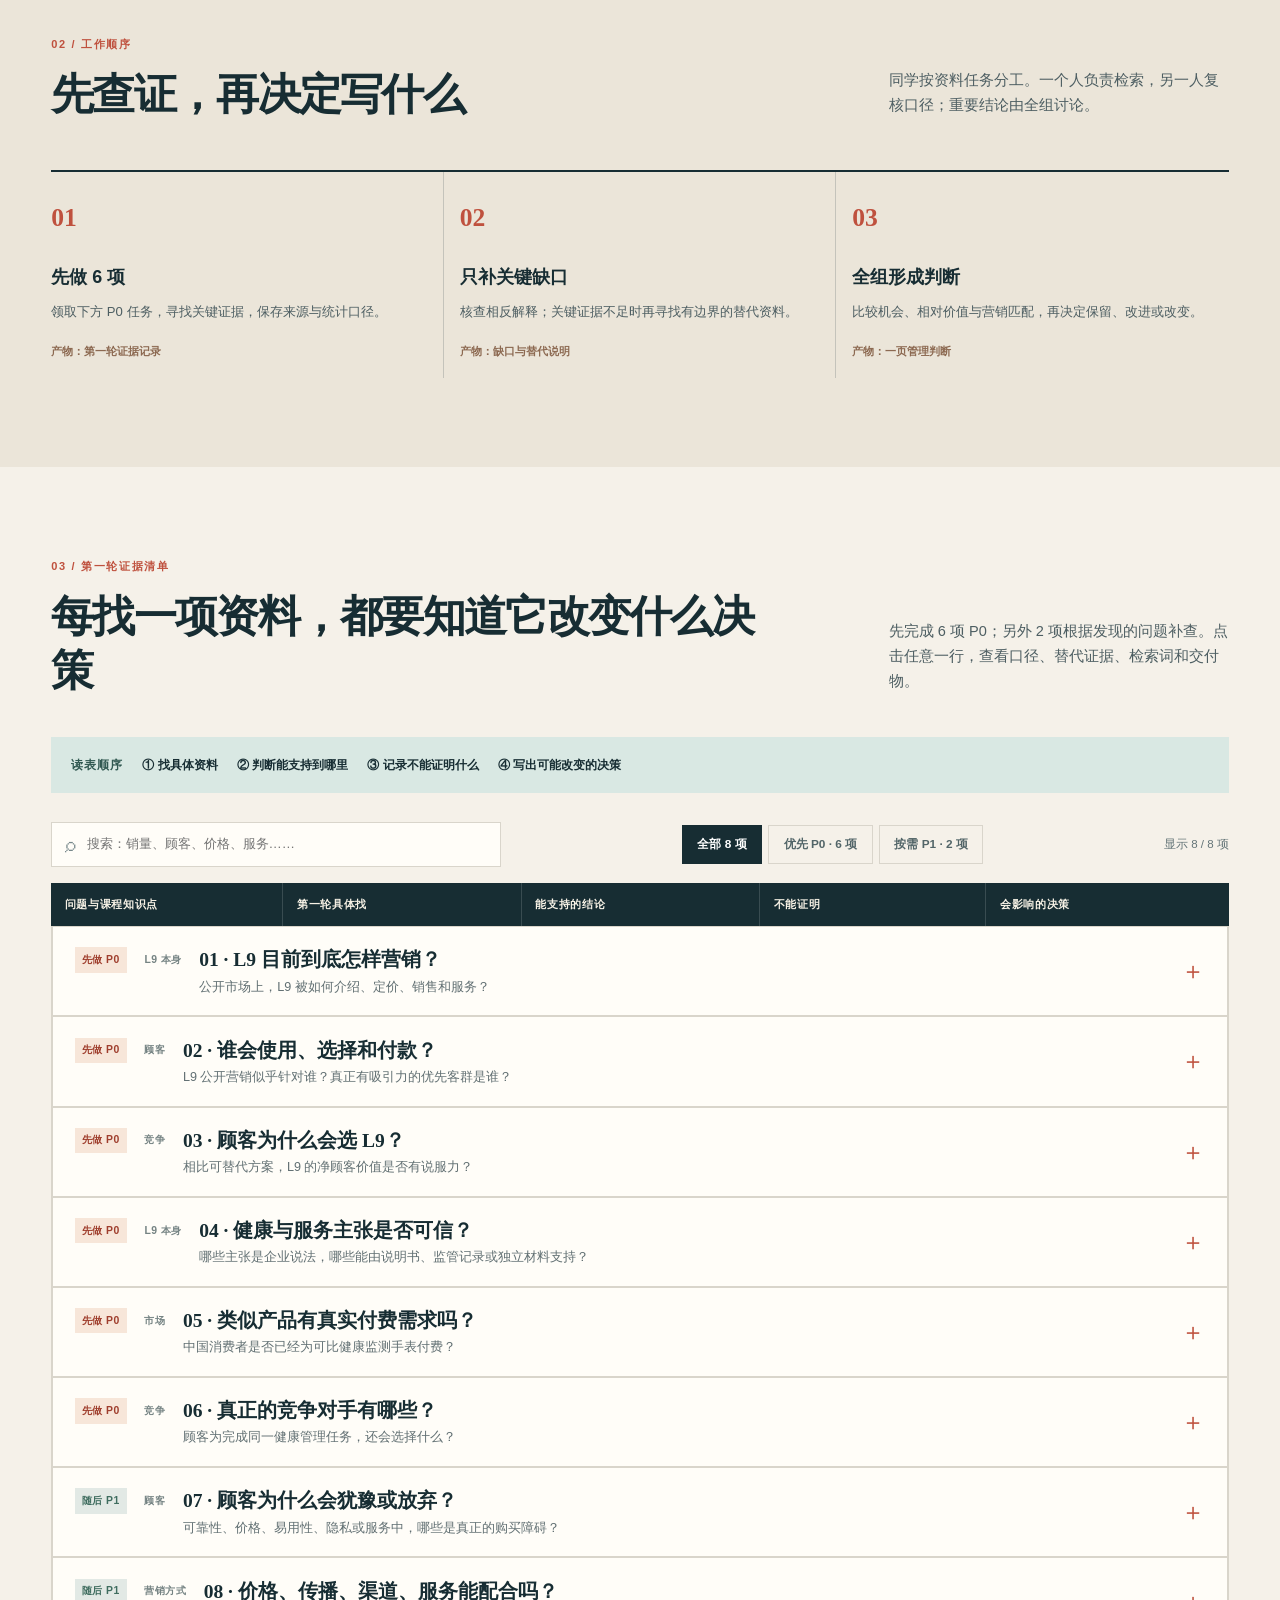
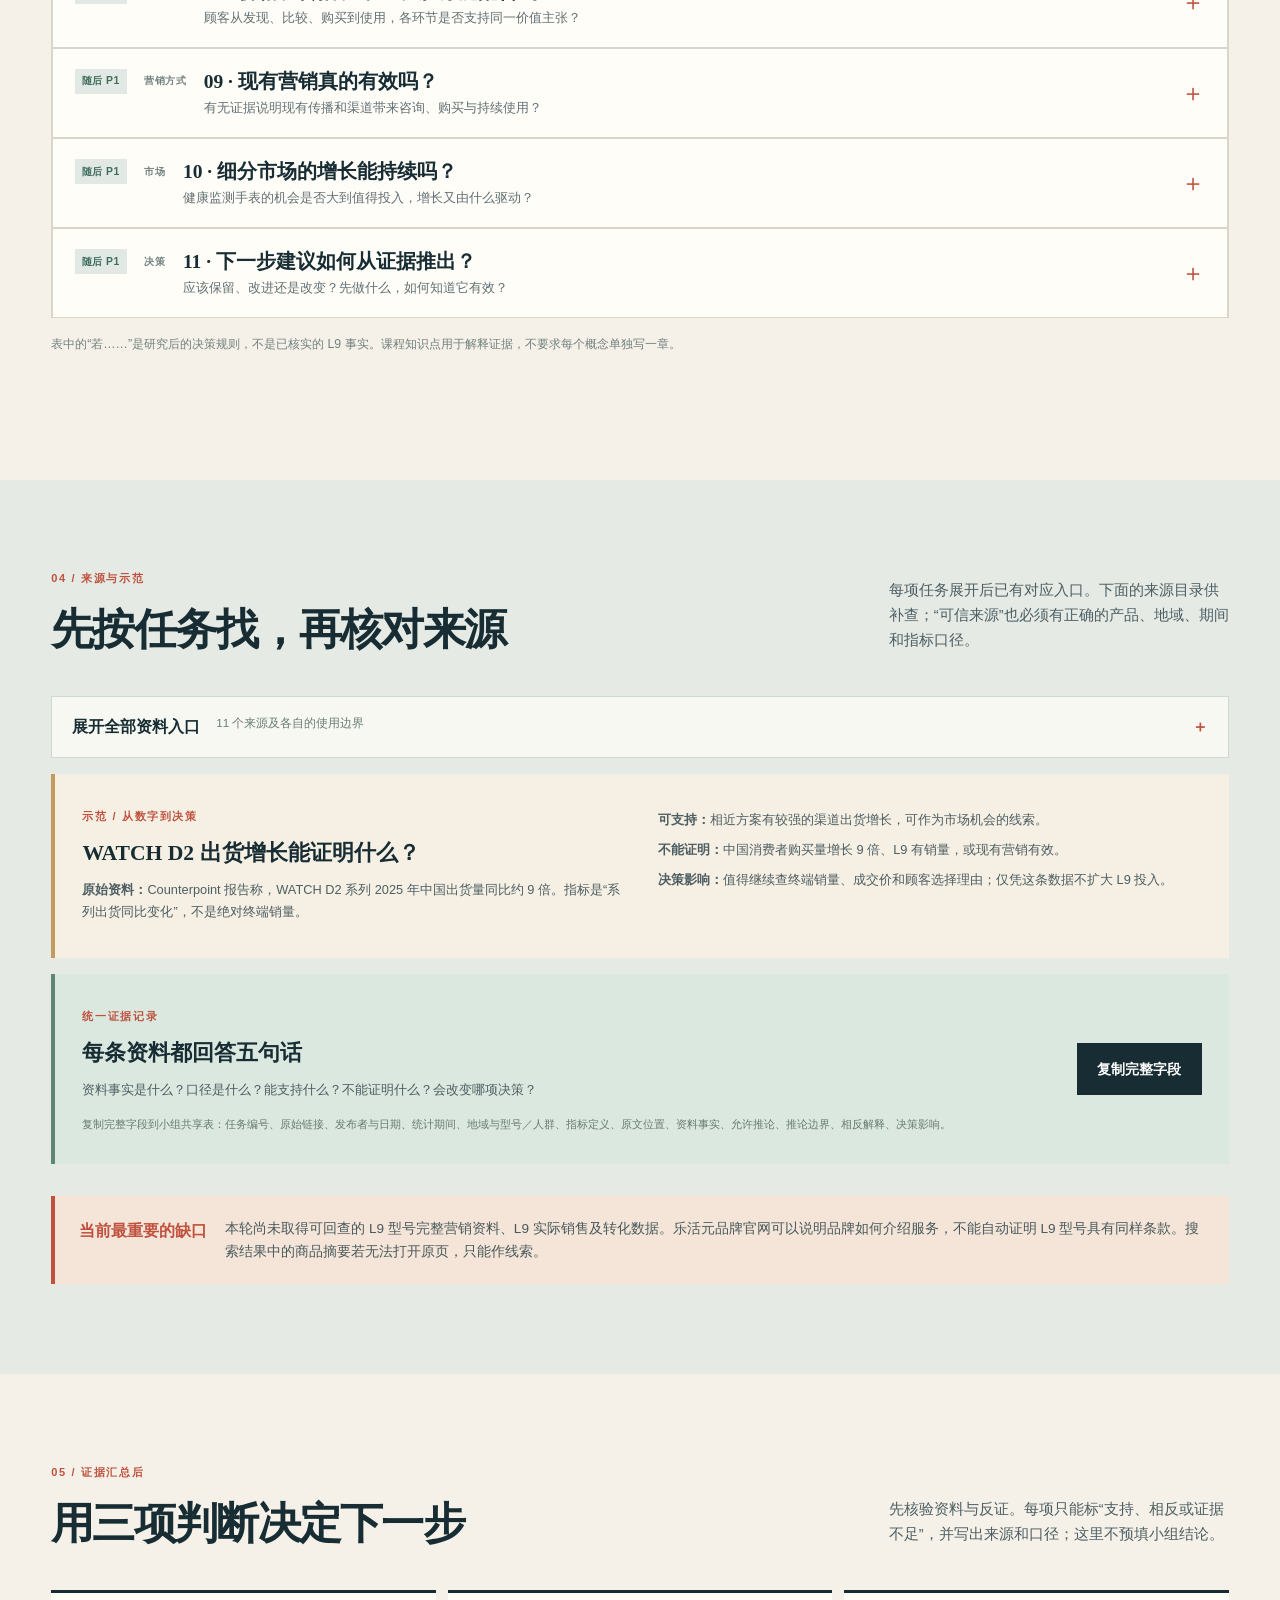
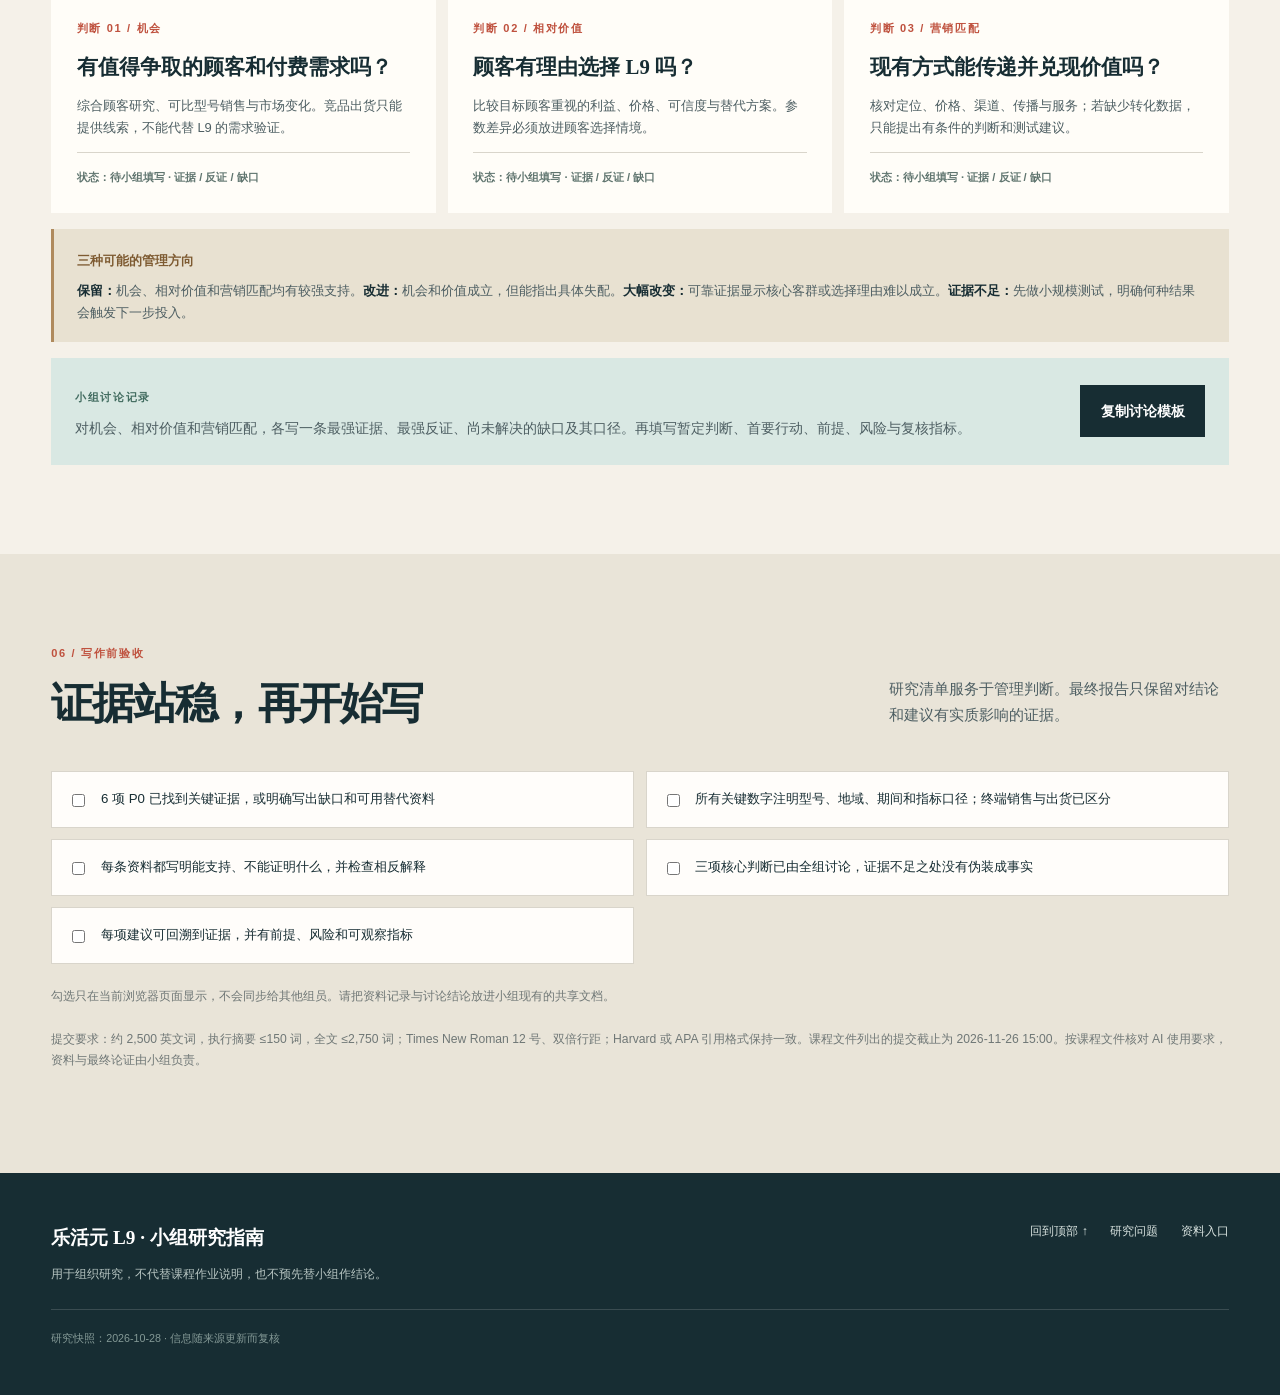
==== commit 52f7d337: "Clarify evidence-to-decision workflow in index.html" ====
--- a/index.html
+++ b/index.html
@@ -7,7 +7,9 @@
   <meta name="theme-color" content="#172d33">
   <title>乐活元 L9｜小组研究指南</title>
   <link rel="stylesheet" href="./styles.css">
+  <link rel="stylesheet" href="./matrix.css">
   <script src="./data.js" defer></script>
+  <script src="./round-one.js" defer></script>
   <script src="./app.js" defer></script>
 </head>
 <body>
@@ -15,7 +17,7 @@
   <header class="topbar">
     <a class="brand" href="#top" aria-label="返回页面顶部"><span class="brand-mark">L9</span><span>研究工作台 <small>BUSI2178</small></span></a>
     <nav class="desktop-nav" aria-label="页面导航">
-      <a href="#consensus">作业共识</a><a href="#workflow">研究路径</a><a href="#claims">论点与证据</a><a href="#sources">资料入口</a><a href="#decision">形成结论</a>
+      <a href="#consensus">作业目标</a><a href="#claims">第一轮清单</a><a href="#sources">资料入口</a><a href="#decision">证据汇总</a>
     </nav>
     <a class="top-action" href="#claims">开始查证 <span aria-hidden="true">↗</span></a>
   </header>
@@ -24,10 +26,10 @@
     <section class="hero" id="top">
       <div class="hero-inner">
         <div class="hero-copy">
-          <div class="eyebrow"><span class="eyebrow-dot"></span> 小组共用 · 证据优先 · 2026-10-28 资料快照</div>
-          <h1>先明确要检验什么，<br><em>再去找证据。</em></h1>
-          <p class="hero-lede">当前只做资料收集与核验。选一个研究问题，按给出的资料入口和检索词查找，同时记录支持、反对和缺失的证据。全组完成证据综合后，再确定报告的主张与建议。</p>
-          <div class="hero-actions"><a class="button primary" href="#claims">选择研究问题 <span aria-hidden="true">↗</span></a><a class="button ghost" href="#workflow">先看完整流程</a></div>
+          <div class="eyebrow"><span class="eyebrow-dot"></span> 小组共用 · 当前阶段：收集证据 · 2026-10-28 资料快照</div>
+          <h1>找到资料以后，<br><em>能判断什么？</em></h1>
+          <p class="hero-lede">先从 6 项关键任务找资料，逐项说清它能支持什么、不能证明什么、会改变什么管理决策。关键证据不足时再启用替代资料。小组汇总后，才确定报告方向。</p>
+          <div class="hero-actions"><a class="button primary" href="#claims">打开第一轮清单 <span aria-hidden="true">↗</span></a><a class="button ghost" href="#consensus">先看作业目标</a></div>
         </div>
         <aside class="hero-brief" aria-label="作业核心问题">
           <span class="card-kicker">THE MANAGEMENT DECISION</span>
@@ -36,7 +38,7 @@
           <p>可得出的判断：保留、针对性改进，或大幅改变。<strong>现在不预设答案。</strong></p>
         </aside>
       </div>
-      <div class="hero-rule"><span>证据链</span><strong>事实 → 解释 → 反证 → 判断 → 行动</strong><span>01 / 06</span></div>
+      <div class="hero-rule"><span>小组工作顺序</span><strong>第一轮关键证据 → 缺口补证 → 集体判断 → 管理建议</strong><span>先研究，后写作</span></div>
     </section>
 
     <section class="section intro" id="consensus">
@@ -44,64 +46,60 @@
       <div class="callout"><strong>当前阶段：收集与核验资料</strong><p>研究问题和证据标准已经明确；论文的结论、建议方向和章节重心尚未确定。先完成证据记录与反证检查，再由全组讨论哪一种判断最有支持。</p></div>
       <div class="brief-grid">
         <article class="brief-card"><span class="mini-index">01</span><h3>交付目标</h3><p>约 2,500 英文词的营销管理报告，执行摘要不超过 150 词；绝对上限 2,750 词。报告面向管理层，建议须从分析自然推导。</p></article>
-        <article class="brief-card"><span class="mini-index">02</span><h3>三项判断</h3><p>目标客群是否值得争取？L9 相比替代方案是否有选择理由？目前的价格、渠道、传播和服务能否传递并兑现价值？</p></article>
-        <article class="brief-card"><span class="mini-index">03</span><h3>证据顺序</h3><p>每个论点先找<strong>关键证据</strong>，再用<strong>一般证据</strong>解释和核对；关键证据缺失时才用替代证据，并主动降低结论强度。</p></article>
-        <article class="brief-card"><span class="mini-index">04</span><h3>小组约定</h3><p>按资料工作包分工，不按论文章节切割。每人提交可回查来源与初步解释；最终论点、反方意见和建议由全组共同确认。</p></article>
+        <article class="brief-card"><span class="mini-index">02</span><h3>三项核心判断</h3><p>有值得争取的顾客与付费需求吗？L9 有相对选择理由吗？现有营销能传递并兑现这项价值吗？</p></article>
+        <article class="brief-card"><span class="mini-index">03</span><h3>证据顺序</h3><p>先找<strong>关键证据</strong>，用一般证据解释与交叉核对；仅当关键证据不足时启动替代路径，同时收窄结论。</p></article>
+        <article class="brief-card"><span class="mini-index">04</span><h3>小组约定</h3><p>按资料任务分工，记录原始来源、允许推论和反证。最终论点与建议由全组统一讨论，不按论文章节各写各的。</p></article>
       </div>
       <div class="provenance"><strong>资料身份标记</strong><span class="pill case">课程给定</span><span>作业题目的案例描述</span><span class="pill company">企业自述</span><span>官网和商品宣传</span><span class="pill verified">外部资料</span><span>统计、研究与注册记录</span><span class="pill inference">小组推断</span><span>解释与建议</span></div>
       <p class="source-note">正式要求以小组共享文件夹内的《市场管理学小组作业题目和要求和打分标准.pdf》为准。本网页是研究辅助材料，不替代课程文件。</p>
     </section>
 
     <section class="section process" id="workflow">
-      <div class="section-head"><div><span class="section-number">02 / 研究路径</span><h2>从分工到结论，只走六步</h2></div><p>每一步都有明确产物。资料越多不等于论证越强；能改变管理判断的证据优先。</p></div>
+      <div class="section-head"><div><span class="section-number">02 / 工作顺序</span><h2>先查证，再决定写什么</h2></div><p>同学按资料任务分工。一个人负责检索，另一人复核口径；重要结论由全组讨论。</p></div>
       <div class="steps">
-        <div class="step"><b>01</b><h3>统一问题</h3><p>全组确认作业目标、判断标准和不预设结论。</p><small>产物：一页研究约定</small></div>
-        <div class="step"><b>02</b><h3>领取任务</h3><p>按下方研究问题分配负责人和复核人。</p><small>产物：任务分工表</small></div>
-        <div class="step"><b>03</b><h3>收集证据</h3><p>先抓关键证据，再补解释；保存原始链接和口径。</p><small>产物：来源记录卡</small></div>
-        <div class="step"><b>04</b><h3>核验反证</h3><p>检查地域、型号、时间、指标，并找相反解释。</p><small>产物：证据与缺口表</small></div>
-        <div class="step"><b>05</b><h3>集体裁决</h3><p>讨论保留、改进或改变；写出最强反对理由。</p><small>产物：一页管理判断</small></div>
-        <div class="step"><b>06</b><h3>转成报告</h3><p>只把决定结论的证据写入正文，统一引用格式。</p><small>产物：一份整合报告</small></div>
+        <div class="step"><b>01</b><h3>先做 6 项</h3><p>领取下方 P0 任务，寻找关键证据，保存来源与统计口径。</p><small>产物：第一轮证据记录</small></div>
+        <div class="step"><b>02</b><h3>只补关键缺口</h3><p>核查相反解释；关键证据不足时再寻找有边界的替代资料。</p><small>产物：缺口与替代说明</small></div>
+        <div class="step"><b>03</b><h3>全组形成判断</h3><p>比较机会、相对价值与营销匹配，再决定保留、改进或改变。</p><small>产物：一页管理判断</small></div>
       </div>
-      <div class="callout"><strong>分工方式</strong><p>建议由组员分别负责：L9 型号营销、顾客研究、市场销售数据、竞品与替代方案、健康主张核查、证据总表与引用复核。人数不足时合并任务；每项仍要有另一位组员复核。</p></div>
     </section>
 
     <section class="section claim-section" id="claims">
-      <div class="section-head"><div><span class="section-number">03 / 核心工作区</span><h2>选择一个论点，照卡片查证</h2></div><p>每张卡片都告诉你：找什么、去哪里、为什么找、能得出什么、找不到时怎么处理。</p></div>
-      <div class="howto"><span>使用方法</span><strong>① 选自己负责的问题</strong><strong>② 打开资料入口并复制检索词</strong><strong>③ 记录原始资料和结论边界</strong></div>
-      <div class="claim-toolbar"><label class="search-wrap"><span class="sr-only">搜索研究问题</span><span aria-hidden="true">⌕</span><input id="claim-search" type="search" placeholder="搜索：销量、顾客、价格、服务……"></label><div class="filters" role="group" aria-label="筛选任务"><button class="filter active" data-filter="all" aria-pressed="true">全部</button><button class="filter" data-filter="p0" aria-pressed="false">先做 P0</button><button class="filter" data-filter="p1" aria-pressed="false">随后 P1</button></div></div>
+      <div class="section-head"><div><span class="section-number">03 / 第一轮证据清单</span><h2>每找一项资料，都要知道它改变什么决策</h2></div><p>先完成 6 项 P0；另外 2 项根据发现的问题补查。点击任意一行，查看口径、替代证据、检索词和交付物。</p></div>
+      <div class="howto"><span>读表顺序</span><strong>① 找具体资料</strong><strong>② 判断能支持到哪里</strong><strong>③ 记录不能证明什么</strong><strong>④ 写出可能改变的决策</strong></div>
+      <div class="claim-toolbar"><label class="search-wrap"><span class="sr-only">搜索研究任务</span><span aria-hidden="true">⌕</span><input id="claim-search" type="search" placeholder="搜索：销量、顾客、价格、服务……"></label><div class="filters" role="group" aria-label="筛选任务"><button class="filter active" data-filter="all" aria-pressed="true">全部 8 项</button><button class="filter" data-filter="p0" aria-pressed="false">优先 P0 · 6 项</button><button class="filter" data-filter="p1" aria-pressed="false">按需 P1 · 2 项</button></div><span id="result-count" class="result-count" aria-live="polite">显示 8 / 8 项</span></div>
+      <div class="evidence-table-head" aria-hidden="true"><span>问题与课程知识点</span><span>第一轮具体找</span><span>能支持的结论</span><span>不能证明</span><span>会影响的决策</span></div>
       <div id="claim-list" class="claim-list"></div>
       <p id="no-results" class="empty" hidden>没有找到匹配的任务。试试“竞品”“顾客”“渠道”等词。</p>
+      <p class="matrix-note">表中的“若……”是研究后的决策规则，不是已核实的 L9 事实。课程知识点用于解释证据，不要求每个概念单独写一章。</p>
     </section>
 
     <section class="section source-section" id="sources">
-      <div class="section-head"><div><span class="section-number">04 / 资料入口</span><h2>先用这些可回查的来源</h2></div><p>入口已经按用途分类。来源“可信”不代表它能回答所有问题；引用时务必保留原始口径。</p></div>
-      <div id="source-list" class="source-grid"></div>
-      <div class="worked-example"><div><span class="card-kicker">一个完整示范 / 从数字到判断</span><h3>WATCH D2 出货增长能证明什么？</h3><p><strong>原始资料：</strong>Counterpoint 报告称，WATCH D2 系列 2025 年中国出货量同比约 9 倍。指标是“系列出货同比变化”，不是绝对终端销量。</p></div><div><p><strong>可以写：</strong>相近的血压监测手表在中国表现出较强的渠道出货增长，提示这一类方案存在市场机会。</p><p><strong>不能写：</strong>中国消费者购买量增长 9 倍、L9 也能取得相同销量，或健康手表细分市场必然持续增长。</p><p><strong>接下来查：</strong>具体型号的终端销售及绝对台数；价格、补贴、华为品牌及渠道可能造成的影响。</p></div></div>
-      <div class="record-template"><div><span class="card-kicker">统一收集格式</span><h3>找到资料，先记录这九项</h3><p>对应论点｜原始链接｜发布者与日期｜统计期间｜地域与型号／人群｜指标口径｜原文位置｜它支持什么／不能支持什么｜反证或疑点</p><small>先收原文和口径，之后再整理解释。把这段格式复制到小组现有共享表格即可。</small></div><button id="copy-record" class="button small" type="button">复制记录格式</button></div>
+      <div class="section-head"><div><span class="section-number">04 / 来源与示范</span><h2>先按任务找，再核对来源</h2></div><p>每项任务展开后已有对应入口。下面的来源目录供补查；“可信来源”也必须有正确的产品、地域、期间和指标口径。</p></div>
+      <details class="source-drawer"><summary>展开全部资料入口 <span>11 个来源及各自的使用边界</span></summary><div id="source-list" class="source-grid"></div></details>
+      <div class="worked-example"><div><span class="card-kicker">示范 / 从数字到决策</span><h3>WATCH D2 出货增长能证明什么？</h3><p><strong>原始资料：</strong>Counterpoint 报告称，WATCH D2 系列 2025 年中国出货量同比约 9 倍。指标是“系列出货同比变化”，不是绝对终端销量。</p></div><div><p><strong>可支持：</strong>相近方案有较强的渠道出货增长，可作为市场机会的线索。</p><p><strong>不能证明：</strong>中国消费者购买量增长 9 倍、L9 有销量，或现有营销有效。</p><p><strong>决策影响：</strong>值得继续查终端销量、成交价和顾客选择理由；仅凭这条数据不扩大 L9 投入。</p></div></div>
+      <div class="record-template"><div><span class="card-kicker">统一证据记录</span><h3>每条资料都回答五句话</h3><p>资料事实是什么？口径是什么？能支持什么？不能证明什么？会改变哪项决策？</p><small>复制完整字段到小组共享表：任务编号、原始链接、发布者与日期、统计期间、地域与型号／人群、指标定义、原文位置、资料事实、允许推论、推论边界、相反解释、决策影响。</small></div><button id="copy-record" class="button small" type="button">复制完整字段</button></div>
       <div class="callout warn"><strong>当前最重要的缺口</strong><p>本轮尚未取得可回查的 L9 型号完整营销资料、L9 实际销售及转化数据。乐活元品牌官网可以说明品牌如何介绍服务，不能自动证明 L9 型号具有同样条款。搜索结果中的商品摘要若无法打开原页，只能作线索。</p></div>
     </section>
 
     <section class="section decision" id="decision">
-      <div class="section-head"><div><span class="section-number">05 / 资料汇总后</span><h2>证据怎样变成报告结论？</h2></div><p>先完成资料收集、来源核验与反证检查，再由全组讨论结论。现在不选择保留、改进或改变中的任何一种。</p></div>
-      <div class="decision-grid">
-        <div class="decision-panel"><span class="mini-index">讨论会 01</span><h3>我们现在知道什么？</h3><ul><li>每个关键论点最有力的一条证据是什么？</li><li>它是终端销量、出货、企业主张还是使用意愿？</li><li>哪项关键证据仍缺失？替代资料最多允许说到哪里？</li><li>哪条反方证据最可能改变判断？</li></ul></div>
-        <div class="decision-panel"><span class="mini-index">讨论会 02</span><h3>我们建议公司做什么？</h3><ul><li>现有方式应保留、针对性改进，还是大幅改变？</li><li>判断依据是否同时覆盖顾客、相对价值、营销一致性？</li><li>每项建议解决的是哪一个已证实或有条件成立的问题？</li><li>需要什么前提、承担什么风险、用什么指标复核？</li></ul></div>
+      <div class="section-head"><div><span class="section-number">05 / 证据汇总后</span><h2>用三项判断决定下一步</h2></div><p>先核验资料与反证。每项只能标“支持、相反或证据不足”，并写出来源和口径；这里不预填小组结论。</p></div>
+      <div class="decision-board">
+        <article><span class="mini-index">判断 01 / 机会</span><h3>有值得争取的顾客和付费需求吗？</h3><p>综合顾客研究、可比型号销售与市场变化。竞品出货只能提供线索，不能代替 L9 的需求验证。</p><small>状态：待小组填写 · 证据 / 反证 / 缺口</small></article>
+        <article><span class="mini-index">判断 02 / 相对价值</span><h3>顾客有理由选择 L9 吗？</h3><p>比较目标顾客重视的利益、价格、可信度与替代方案。参数差异必须放进顾客选择情境。</p><small>状态：待小组填写 · 证据 / 反证 / 缺口</small></article>
+        <article><span class="mini-index">判断 03 / 营销匹配</span><h3>现有方式能传递并兑现价值吗？</h3><p>核对定位、价格、渠道、传播与服务；若缺少转化数据，只能提出有条件的判断和测试建议。</p><small>状态：待小组填写 · 证据 / 反证 / 缺口</small></article>
       </div>
-      <div class="verdicts"><div><strong>保留</strong><p>客群、相对价值及现有营销匹配均有较强支持。</p></div><div><strong>改进</strong><p>机会与价值有依据，但可指出价格、渠道、传播或服务的具体失配。</p></div><div><strong>改变</strong><p>较可靠证据显示核心客群或选择理由难成立，且现有方式难以修补。</p></div></div>
-      <div class="template"><div><span class="card-kicker">小组裁决记录模板</span><p>我们的暂定判断是【　】；决定性证据是【来源及口径】；最强反对理由是【　】；关键缺口是【　】；如果【新证据】出现，我们将把判断改为【　】。建议先做【动作】，用【指标】复核。</p></div><button id="copy-template" class="button small" type="button">复制模板</button></div>
+      <div class="decision-rule"><strong>三种可能的管理方向</strong><p><b>保留：</b>机会、相对价值和营销匹配均有较强支持。<b>改进：</b>机会和价值成立，但能指出具体失配。<b>大幅改变：</b>可靠证据显示核心客群或选择理由难以成立。<b>证据不足：</b>先做小规模测试，明确何种结果会触发下一步投入。</p></div>
+      <div class="template"><div><span class="card-kicker">小组讨论记录</span><p>对机会、相对价值和营销匹配，各写一条最强证据、最强反证、尚未解决的缺口及其口径。再填写暂定判断、首要行动、前提、风险与复核指标。</p></div><button id="copy-template" class="button small" type="button">复制讨论模板</button></div>
     </section>
 
     <section class="section finish" id="finish">
-      <div class="section-head"><div><span class="section-number">06 / 写作前验收</span><h2>做到这些，再开始写正文</h2></div><p>研究清单可以很长，最终报告要简洁。正文只保留影响管理判断的证据与解释。</p></div>
-      <div class="report-plan"><div><span class="card-kicker">后续参考 · 资料汇总后再使用</span><h3>按证据决定报告重心</h3><p>右侧只是约 2,400 词初稿的示例预算，不是预定论文方向或必须遵循的篇幅。现阶段不要据此分配写作任务；哪部分需要展开，应由证据决定。</p></div><div class="report-grid"><span>执行摘要 <b>120</b></span><span>引言 <b>150</b></span><span>L9 当前营销 <b>240</b></span><span>目标客群机会 <b>380</b></span><span>相对顾客价值 <b>500</b></span><span>营销方式匹配 <b>340</b></span><span>总体裁决与反方 <b>200</b></span><span>建议与实施 <b>370</b></span><span>结论 <b>100</b></span></div></div>
+      <div class="section-head"><div><span class="section-number">06 / 写作前验收</span><h2>证据站稳，再开始写</h2></div><p>研究清单服务于管理判断。最终报告只保留对结论和建议有实质影响的证据。</p></div>
       <div class="checklist">
-        <label><input type="checkbox"><span>取得注明日期的 L9 型号营销资料；缺项明确标记</span></label>
-        <label><input type="checkbox"><span>每项核心论点已有关键证据、一般支撑和必要时的替代路径</span></label>
-        <label><input type="checkbox"><span>竞品比较同时包含直接竞品与功能性替代方案</span></label>
-        <label><input type="checkbox"><span>所有销量数字明确区分终端销售、出货、收入、排名和意愿</span></label>
-        <label><input type="checkbox"><span>关键健康主张已核查；未核实的功效没有写成事实</span></label>
-        <label><input type="checkbox"><span>小组讨论了最强反证，并记录裁决及改变判断的条件</span></label>
-        <label><input type="checkbox"><span>每项建议能回溯到证据，且有前提、风险和可观察指标</span></label>
+        <label><input type="checkbox"><span>6 项 P0 已找到关键证据，或明确写出缺口和可用替代资料</span></label>
+        <label><input type="checkbox"><span>所有关键数字注明型号、地域、期间和指标口径；终端销售与出货已区分</span></label>
+        <label><input type="checkbox"><span>每条资料都写明能支持、不能证明什么，并检查相反解释</span></label>
+        <label><input type="checkbox"><span>三项核心判断已由全组讨论，证据不足之处没有伪装成事实</span></label>
+        <label><input type="checkbox"><span>每项建议可回溯到证据，并有前提、风险和可观察指标</span></label>
       </div>
       <p class="finish-note">勾选只在当前浏览器页面显示，不会同步给其他组员。请把资料记录与讨论结论放进小组现有的共享文档。</p>
       <p class="finish-note">提交要求：约 2,500 英文词，执行摘要 ≤150 词，全文 ≤2,750 词；Times New Roman 12 号、双倍行距；Harvard 或 APA 引用格式保持一致。课程文件列出的提交截止为 2026-11-26 15:00。按课程文件核对 AI 使用要求，资料与最终论证由小组负责。</p>
--- a/styles.css
+++ b/styles.css
@@ -1,4 +1,5 @@
 :root{--ink:#172d33;--ink-soft:#42545a;--cream:#f5f1e9;--paper:#fffdf8;--line:#d9d5cb;--accent:#bf513e;--accent-dark:#9f3e2d;--sea:#d9e8e3;--sand:#eee2c8;--shadow:0 18px 60px rgba(23,45,51,.09)}
+.intro .callout{margin-bottom:1.5rem}
 *{box-sizing:border-box}html{scroll-behavior:smooth}body{margin:0;background:var(--cream);color:var(--ink);font-family:"PingFang SC","Microsoft YaHei","Noto Sans CJK SC",sans-serif;line-height:1.72;-webkit-font-smoothing:antialiased}a{color:inherit}button,input{font:inherit}button{cursor:pointer}section{scroll-margin-top:86px}.sr-only{position:absolute;width:1px;height:1px;padding:0;margin:-1px;overflow:hidden;clip:rect(0,0,0,0);white-space:nowrap;border:0}.skip{position:absolute;left:1rem;top:-5rem;background:#fff;padding:.7rem 1rem;z-index:20}.skip:focus{top:1rem}
 .topbar{height:76px;display:flex;align-items:center;justify-content:space-between;gap:2rem;padding:0 clamp(1.2rem,4vw,4rem);background:rgba(245,241,233,.94);backdrop-filter:blur(18px);border-bottom:1px solid rgba(23,45,51,.12);position:sticky;top:0;z-index:10}.brand{display:flex;align-items:center;gap:.72rem;text-decoration:none;font-size:1.04rem;font-weight:800;letter-spacing:.02em;white-space:nowrap}.brand small{display:block;color:#69777a;font-size:.57rem;letter-spacing:.19em;font-weight:700;line-height:1}.brand-mark{width:39px;height:39px;display:grid;place-items:center;background:var(--ink);color:var(--cream);font-family:Georgia,serif;font-weight:700;letter-spacing:-.1em;font-size:1.15rem;padding-right:.1em}.desktop-nav{display:flex;gap:clamp(1rem,2.2vw,2.4rem)}.desktop-nav a{text-decoration:none;font-size:.82rem;font-weight:700;color:#4f6062}.desktop-nav a:hover,.footer a:hover{color:var(--accent)}.top-action{text-decoration:none;background:var(--accent);color:#fff;padding:.65rem .95rem;font-size:.82rem;font-weight:800;white-space:nowrap}.top-action span{margin-left:.55rem}
 .hero{background:var(--ink);color:var(--paper);position:relative;overflow:hidden}.hero:before{content:"";position:absolute;width:47vw;height:47vw;min-width:520px;min-height:520px;border:1px solid rgba(255,255,255,.08);border-radius:50%;right:-17vw;top:-23vw;box-shadow:0 0 0 100px rgba(255,255,255,.018),0 0 0 200px rgba(255,255,255,.015)}.hero-inner{position:relative;max-width:1450px;margin:auto;display:grid;grid-template-columns:minmax(0,1.45fr) minmax(300px,.72fr);gap:7vw;align-items:center;padding:clamp(4rem,9vw,8rem) clamp(1.2rem,4vw,4rem) clamp(4rem,8vw,7rem)}.eyebrow,.card-kicker,.section-number,.mini-index,.small-label,.evidence-label,.source-kind{font-size:.69rem;letter-spacing:.15em;font-weight:800;text-transform:uppercase}.eyebrow{color:#decc9f;display:flex;align-items:center;gap:.6rem}.eyebrow-dot{width:7px;height:7px;border-radius:50%;background:#e2bd70;box-shadow:0 0 0 5px rgba(226,189,112,.13)}h1,h2,h3,p{margin-top:0}.hero h1{font-family:"Songti SC","Noto Serif CJK SC",Georgia,serif;font-size:clamp(2.9rem,5.2vw,5.8rem);font-weight:700;line-height:1.22;letter-spacing:-.05em;margin:2rem 0}.hero h1 em{font-style:normal;color:#e6c383}.hero-lede{font-size:clamp(1rem,1.25vw,1.16rem);line-height:1.85;max-width:46rem;color:#d5e0df}.hero-actions{display:flex;gap:.8rem;flex-wrap:wrap;margin-top:2.3rem}.button{display:inline-flex;align-items:center;justify-content:center;gap:.7rem;text-decoration:none;border:1px solid transparent;padding:.82rem 1.2rem;font-size:.88rem;font-weight:800;transition:transform .2s,background .2s,color .2s}.button:hover,.top-action:hover{transform:translateY(-2px)}.button.primary{background:#e5c481;color:var(--ink)}.button.ghost{border-color:rgba(255,255,255,.4);color:#fff;background:transparent}.button.ghost:hover{background:rgba(255,255,255,.09)}.button.small{background:var(--ink);color:#fff;white-space:nowrap}.hero-brief{background:#f0e7d7;color:var(--ink);padding:2.2rem;box-shadow:23px 23px 0 rgba(236,205,148,.16);transform:rotate(1deg)}.hero-brief .card-kicker{color:var(--accent)}.hero-brief h2{font-family:"Songti SC",Georgia,serif;font-size:1.8rem;margin:1rem 0}.hero-brief ol{list-style:none;padding:0;margin:0}.hero-brief li{padding:.8rem 0;border-bottom:1px solid rgba(23,45,51,.18);font-size:1.05rem;font-weight:700}.hero-brief li em{font-style:normal;color:var(--accent)}.hero-brief p{font-size:.82rem;line-height:1.75;margin:1.4rem 0 0;color:#536068}.hero-brief strong{color:var(--ink)}.hero-rule{position:relative;border-top:1px solid rgba(255,255,255,.14);padding:1rem clamp(1.2rem,4vw,4rem);display:flex;justify-content:space-between;gap:1rem;color:#adbdbc;font-size:.69rem;letter-spacing:.08em}.hero-rule strong{color:#e8d39f;font-weight:700}
--- a/matrix.css
+++ b/matrix.css
@@ -0,0 +1,90 @@
+/* 第一轮证据矩阵：先看推论与决策，再按需展开研究细节。 */
+.process .steps{grid-template-columns:repeat(3,1fr)}
+.process .step{min-height:185px}
+.process .step:nth-child(3){border-right:0}
+.process .step:nth-child(-n+3){border-bottom:0}
+.claim-toolbar{flex-wrap:wrap}
+.result-count{font-size:.72rem;color:#637477;white-space:nowrap}
+.evidence-table-head,.evidence-summary{display:grid;grid-template-columns:1.15fr 1.18fr 1.18fr 1.12fr 1.2fr}
+.evidence-table-head{background:var(--ink);color:#f7f2e6;font-size:.7rem;font-weight:800;letter-spacing:.06em}
+.evidence-table-head span{padding:.75rem .85rem;border-right:1px solid rgba(255,255,255,.15)}
+.evidence-table-head span:last-child{border-right:0}
+.claim-list{gap:0;border-left:1px solid var(--line);border-right:1px solid var(--line)}
+.evidence-row{background:var(--paper);border-bottom:1px solid var(--line)}
+.evidence-row[hidden]{display:none}
+.evidence-row summary{list-style:none;cursor:pointer}
+.evidence-row summary::-webkit-details-marker{display:none}
+.evidence-row:hover,.evidence-row[open]{background:#fffefa}
+.evidence-row:focus-within{outline:2px solid #6d8b80;outline-offset:-2px}
+.table-cell{display:block;padding:1rem .85rem;font-size:.78rem;line-height:1.6;color:#4b5d60;border-right:1px solid var(--line)}
+.table-cell:last-child{border-right:0}
+.table-cell small:not(.priority){display:none}
+.question-cell{border-left:3px solid var(--accent);padding-left:1rem}
+.evidence-row[data-priority="p1"] .question-cell{border-left-color:#718d7e}
+.question-cell strong{display:block;font-family:"Songti SC","Noto Serif CJK SC",Georgia,serif;font-size:1.04rem;line-height:1.45;color:var(--ink);margin:.5rem 0 .3rem}
+.question-cell em{display:block;font-style:normal;font-size:.69rem;color:#758385}
+.boundary-cell{color:#99513f}
+.decision-cell{position:relative;padding-right:1.5rem;color:#315e52;font-weight:650}
+.row-expand{position:absolute;right:.4rem;bottom:.65rem;font-size:1.2rem;line-height:1;color:var(--accent);font-weight:400;transition:transform .2s}
+.evidence-row[open] .row-expand{transform:rotate(45deg)}
+.evidence-detail{border-top:2px solid #bfd2c9;padding:1.5rem;background:#f8f6f0}
+.detail-lead{border-bottom:1px solid var(--line);padding-bottom:.85rem;margin-bottom:1rem}
+.detail-lead .card-kicker{color:var(--accent)}
+.detail-lead h3{font-family:"Songti SC",Georgia,serif;font-size:1.35rem;margin:.4rem 0}
+.detail-lead p{margin:0;font-size:.82rem}
+.detail-grid{display:grid;grid-template-columns:repeat(2,1fr);gap:.65rem}
+.detail-block{background:#fffefa;padding:1rem 1.15rem;border:1px solid var(--line)}
+.detail-block.key{background:#e1eee7;border-color:#c4dacf}
+.detail-block.trigger{background:#f4eadc}
+.detail-block.fallback{background:#f0e8d9}
+.detail-block span{display:block;color:#426a5e;font-size:.7rem;font-weight:800;letter-spacing:.04em;margin-bottom:.45rem}
+.detail-block.trigger span,.detail-block.fallback span{color:#86643a}
+.detail-block p,.detail-block ol{font-size:.8rem;color:#4d5e62;margin:0}
+.detail-block ol{padding-left:1.2rem}
+.detail-block li+li{margin-top:.25rem}
+.detail-counter{padding:.85rem 1rem;margin-top:.65rem;background:#fff;border-left:3px solid #ba9a62}
+.detail-counter strong{font-size:.76rem;color:#87663e}
+.detail-counter p{font-size:.79rem;margin:.2rem 0 0}
+.evidence-detail .research-actions{padding:1.1rem 0}
+.detail-deliverable{font-size:.8rem!important;margin:1rem 0 0!important}
+.matrix-note{margin-top:1rem;font-size:.77rem!important;color:#71807d!important}
+.source-drawer{max-width:1322px;margin:0 auto 1rem;background:#f8f8f2;border:1px solid #cfd9d2}
+.source-drawer summary{list-style:none;cursor:pointer;padding:1rem 1.25rem;font-weight:800;display:flex;justify-content:space-between;gap:1rem}
+.source-drawer summary::-webkit-details-marker{display:none}
+.source-drawer summary:after{content:"＋";color:var(--accent);margin-left:auto}
+.source-drawer[open] summary:after{content:"−"}
+.source-drawer summary span{font-size:.73rem;color:#6b7d77;font-weight:500}
+.source-drawer .source-grid{padding:0 1rem 1rem}
+.decision-board{display:grid;grid-template-columns:repeat(3,1fr);gap:.75rem}
+.decision-board article{background:var(--paper);padding:1.6rem;border-top:3px solid var(--ink);display:flex;flex-direction:column}
+.decision-board .mini-index{color:var(--accent)}
+.decision-board h3{font-family:"Songti SC",Georgia,serif;font-size:1.3rem;margin:.85rem 0}
+.decision-board p{font-size:.81rem;line-height:1.7}
+.decision-board small{margin-top:auto;padding-top:.9rem;border-top:1px solid var(--line);font-size:.7rem;color:#60756f;font-weight:700}
+.decision-rule{margin:1rem 0;padding:1.1rem 1.4rem;background:#e8e1d1;border-left:3px solid #af8a5d}
+.decision-rule strong{font-size:.79rem;color:#7e5b32}
+.decision-rule p{font-size:.8rem;margin:.4rem 0 0}
+.decision-rule b{color:var(--ink)}
+
+@media(max-width:1100px){
+  .evidence-table-head{display:none}
+  .evidence-summary{grid-template-columns:repeat(2,minmax(0,1fr))}
+  .table-cell{border-bottom:1px solid var(--line)}
+  .table-cell small:not(.priority){display:block;color:#718078;font-size:.64rem;font-weight:800;margin-bottom:.25rem}
+  .question-cell,.decision-cell{grid-column:1/-1}
+  .question-cell{border-right:0}
+  .decision-cell{border-bottom:0}
+  .decision-board{grid-template-columns:1fr}
+}
+@media(max-width:760px){
+  .process .steps{grid-template-columns:1fr}
+  .process .step,.process .step:nth-child(3){padding:1rem 0;border-right:0;border-bottom:1px solid rgba(23,45,51,.18)}
+  .process .step:last-child{border-bottom:0}
+  .evidence-summary,.detail-grid{grid-template-columns:1fr}
+  .table-cell,.question-cell,.decision-cell{grid-column:1;border-right:0;padding:.75rem 1rem}
+  .question-cell{padding-top:1rem}
+  .decision-cell{padding-bottom:1.1rem}
+  .evidence-detail{padding:1rem}
+  .source-drawer summary{flex-wrap:wrap}
+  .source-drawer summary span{width:100%}
+}
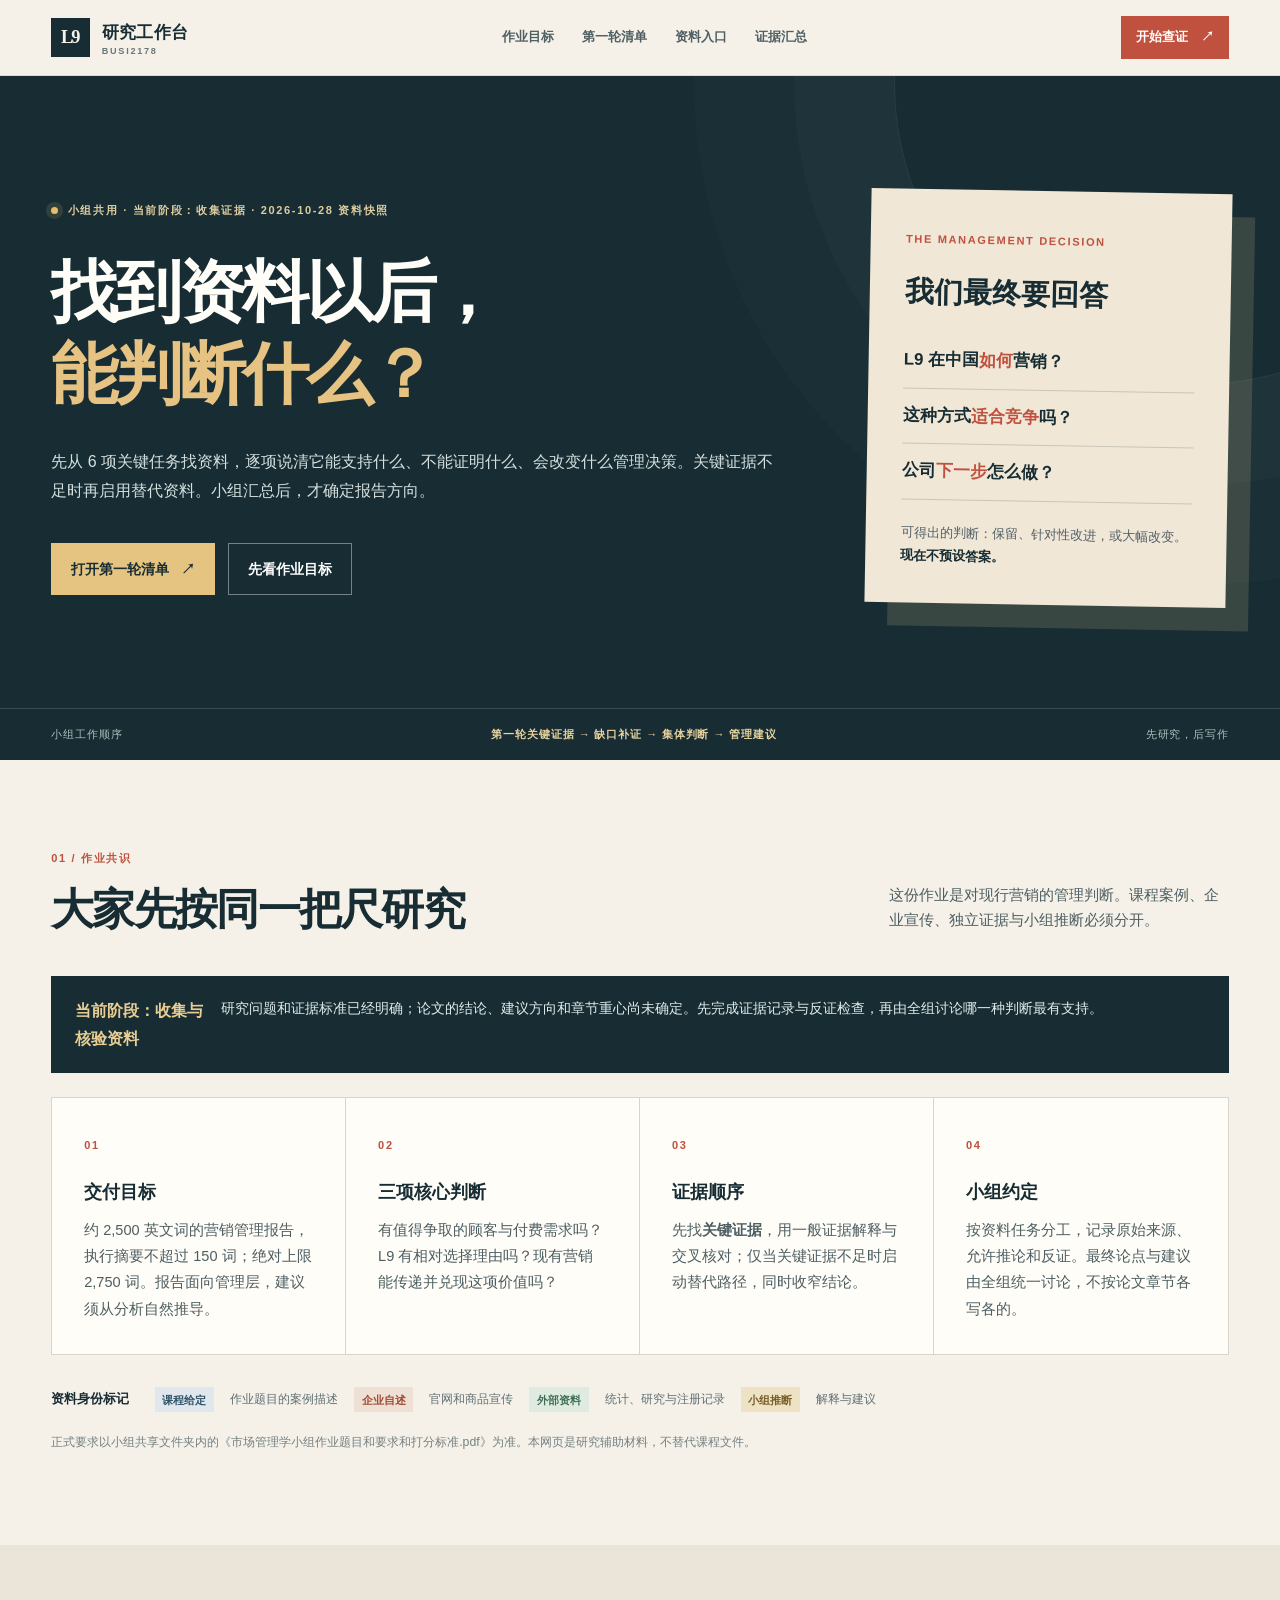
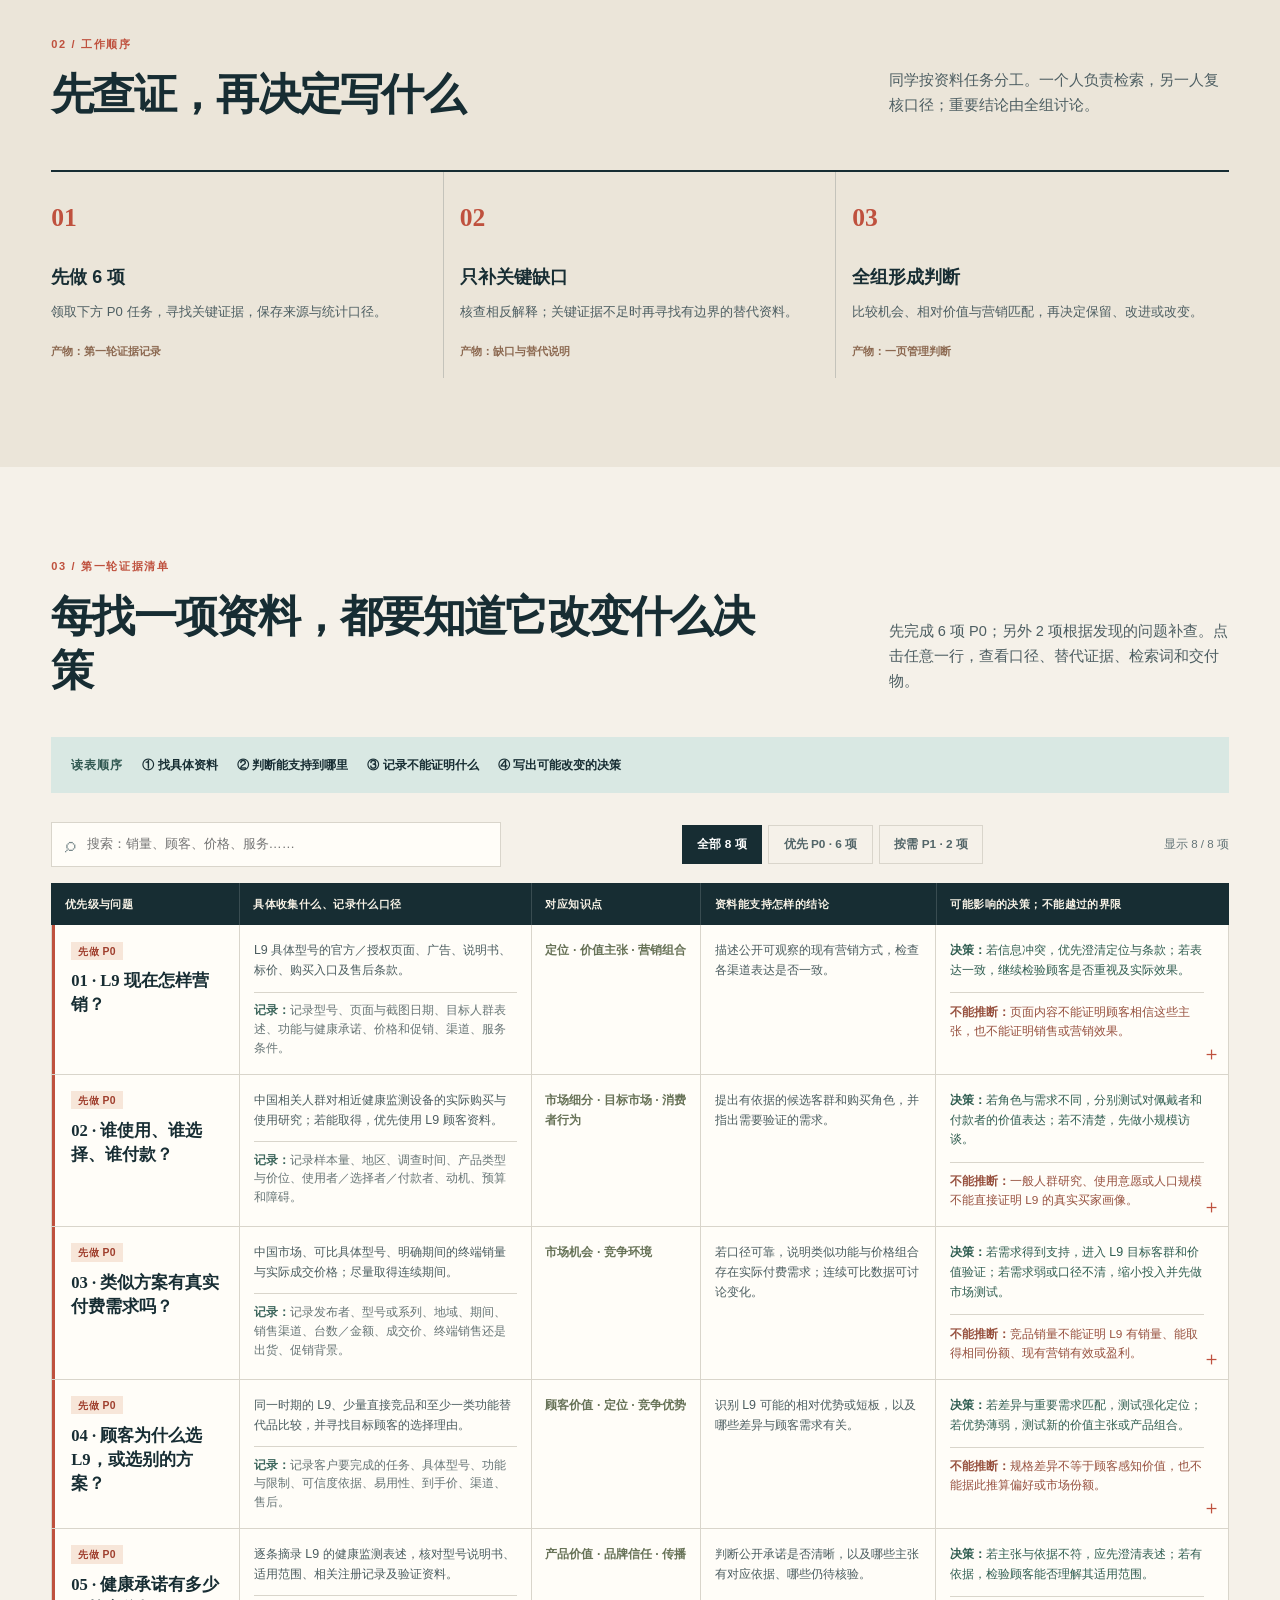
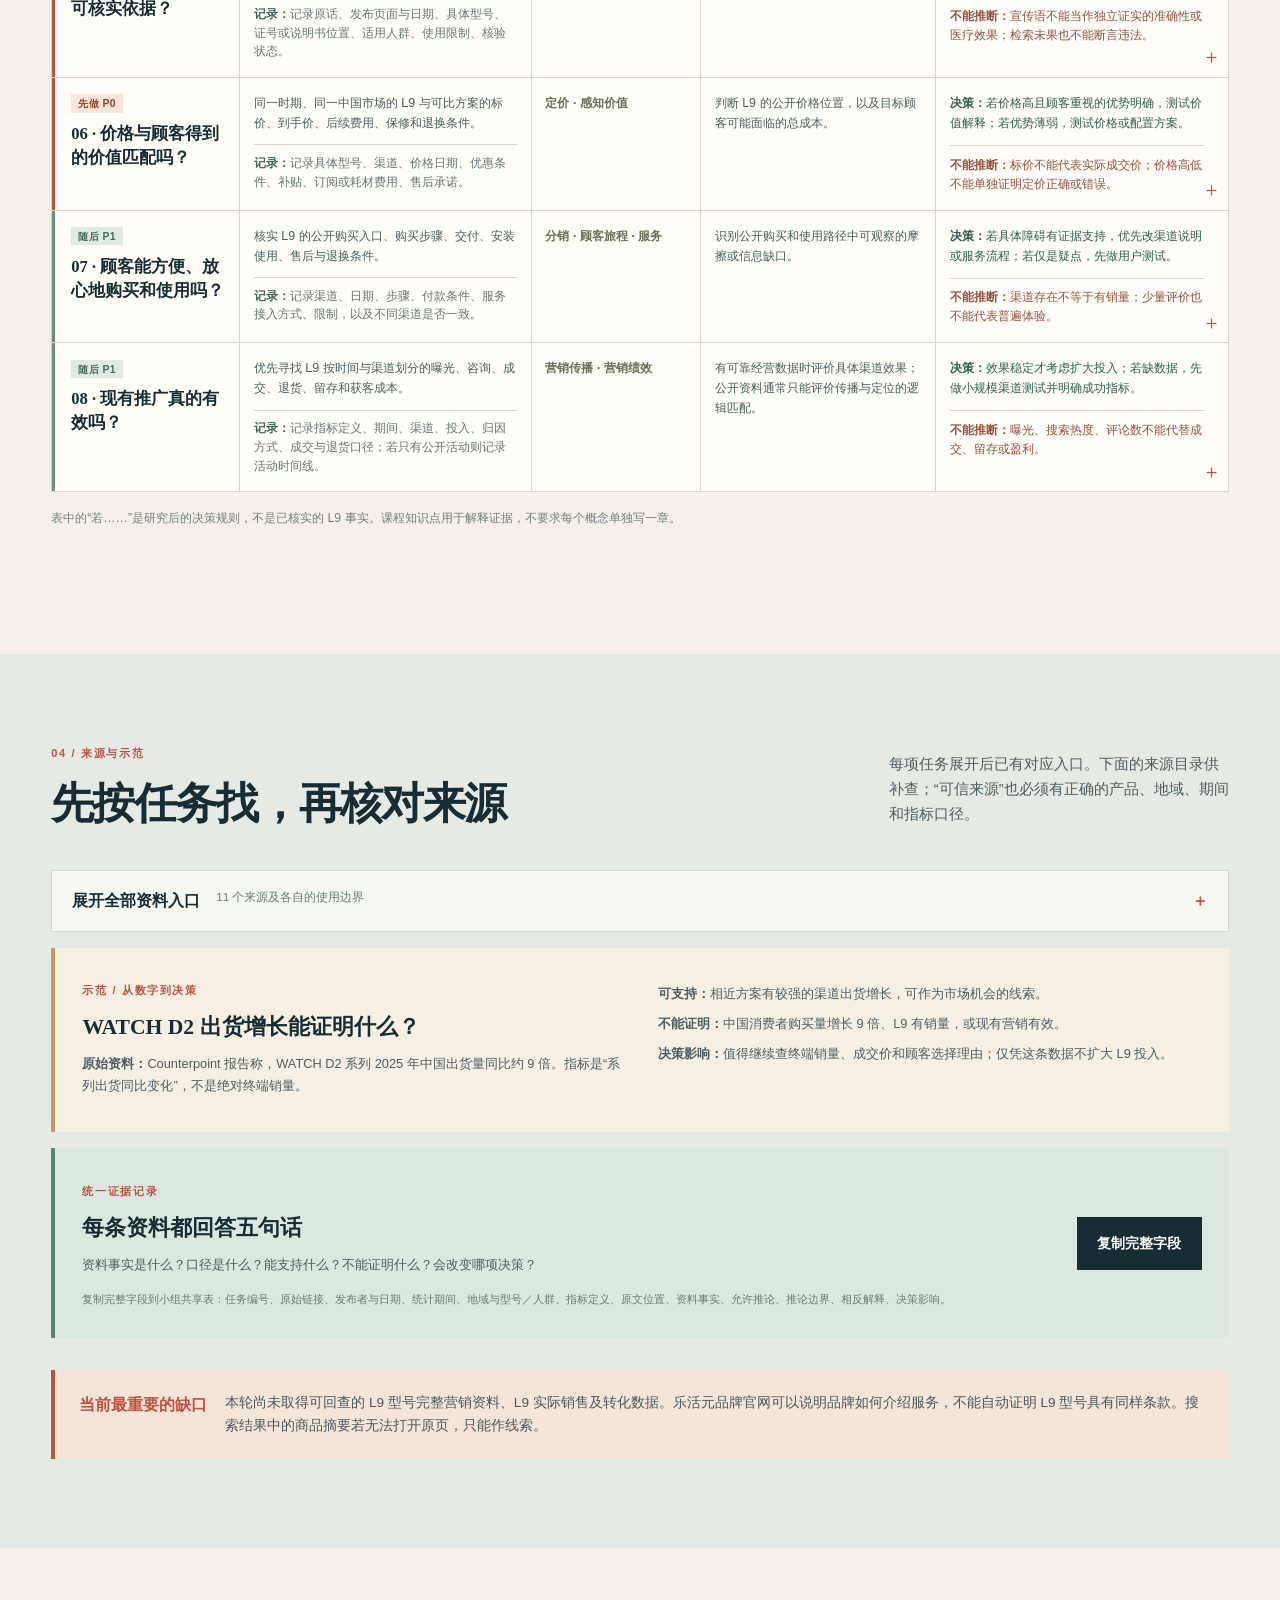
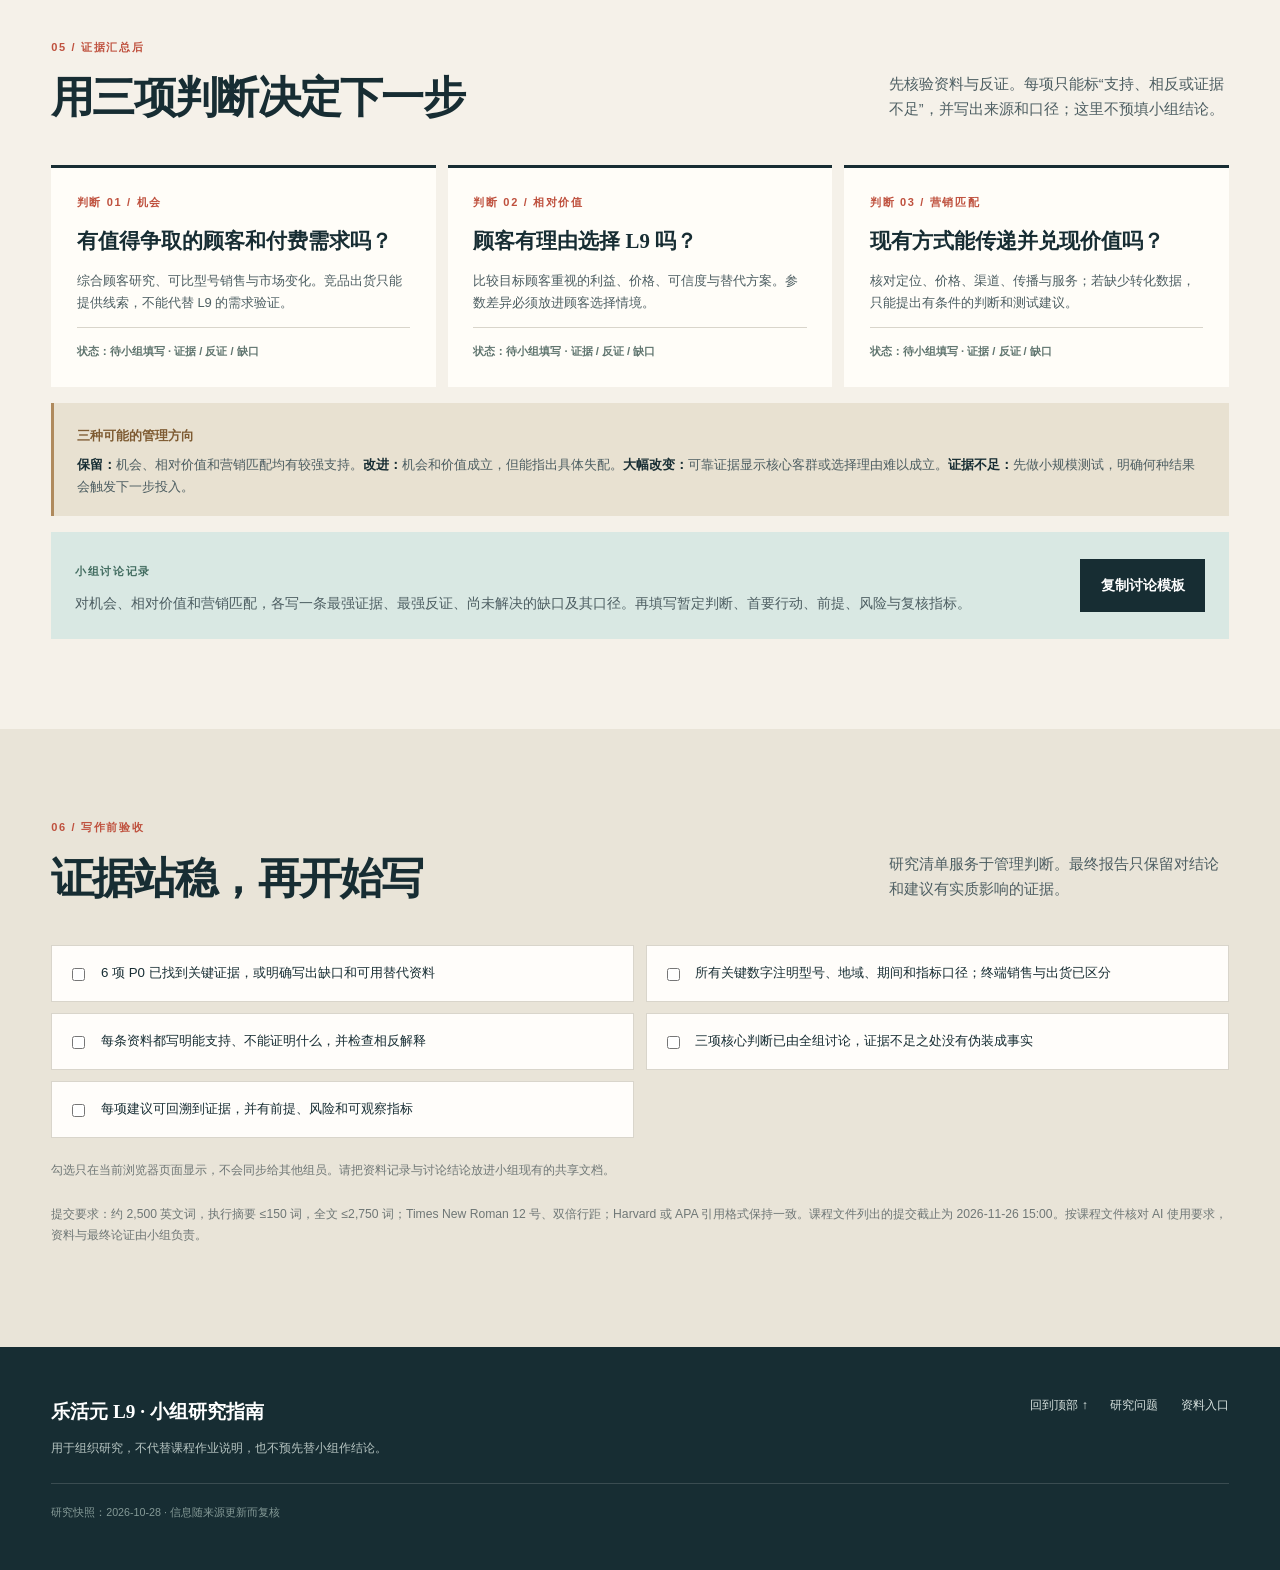
==== commit 7657647c: "Align evidence matrix with five-column research table (index.html)" ====
--- a/index.html
+++ b/index.html
@@ -67,7 +67,7 @@
       <div class="section-head"><div><span class="section-number">03 / 第一轮证据清单</span><h2>每找一项资料，都要知道它改变什么决策</h2></div><p>先完成 6 项 P0；另外 2 项根据发现的问题补查。点击任意一行，查看口径、替代证据、检索词和交付物。</p></div>
       <div class="howto"><span>读表顺序</span><strong>① 找具体资料</strong><strong>② 判断能支持到哪里</strong><strong>③ 记录不能证明什么</strong><strong>④ 写出可能改变的决策</strong></div>
       <div class="claim-toolbar"><label class="search-wrap"><span class="sr-only">搜索研究任务</span><span aria-hidden="true">⌕</span><input id="claim-search" type="search" placeholder="搜索：销量、顾客、价格、服务……"></label><div class="filters" role="group" aria-label="筛选任务"><button class="filter active" data-filter="all" aria-pressed="true">全部 8 项</button><button class="filter" data-filter="p0" aria-pressed="false">优先 P0 · 6 项</button><button class="filter" data-filter="p1" aria-pressed="false">按需 P1 · 2 项</button></div><span id="result-count" class="result-count" aria-live="polite">显示 8 / 8 项</span></div>
-      <div class="evidence-table-head" aria-hidden="true"><span>问题与课程知识点</span><span>第一轮具体找</span><span>能支持的结论</span><span>不能证明</span><span>会影响的决策</span></div>
+      <div class="evidence-table-head" aria-hidden="true"><span>优先级与问题</span><span>具体收集什么、记录什么口径</span><span>对应知识点</span><span>资料能支持怎样的结论</span><span>可能影响的决策；不能越过的界限</span></div>
       <div id="claim-list" class="claim-list"></div>
       <p id="no-results" class="empty" hidden>没有找到匹配的任务。试试“竞品”“顾客”“渠道”等词。</p>
       <p class="matrix-note">表中的“若……”是研究后的决策规则，不是已核实的 L9 事实。课程知识点用于解释证据，不要求每个概念单独写一章。</p>
--- a/matrix.css
+++ b/matrix.css
@@ -5,8 +5,8 @@
 .process .step:nth-child(-n+3){border-bottom:0}
 .claim-toolbar{flex-wrap:wrap}
 .result-count{font-size:.72rem;color:#637477;white-space:nowrap}
-.evidence-table-head,.evidence-summary{display:grid;grid-template-columns:1.15fr 1.18fr 1.18fr 1.12fr 1.2fr}
-.evidence-table-head{background:var(--ink);color:#f7f2e6;font-size:.7rem;font-weight:800;letter-spacing:.06em}
+.evidence-table-head,.evidence-summary{display:grid;grid-template-columns:1fr 1.55fr .9fr 1.25fr 1.55fr}
+.evidence-table-head{background:var(--ink);color:#f7f2e6;font-size:.67rem;font-weight:800;letter-spacing:.04em}
 .evidence-table-head span{padding:.75rem .85rem;border-right:1px solid rgba(255,255,255,.15)}
 .evidence-table-head span:last-child{border-right:0}
 .claim-list{gap:0;border-left:1px solid var(--line);border-right:1px solid var(--line)}
@@ -22,9 +22,12 @@
 .question-cell{border-left:3px solid var(--accent);padding-left:1rem}
 .evidence-row[data-priority="p1"] .question-cell{border-left-color:#718d7e}
 .question-cell strong{display:block;font-family:"Songti SC","Noto Serif CJK SC",Georgia,serif;font-size:1.04rem;line-height:1.45;color:var(--ink);margin:.5rem 0 .3rem}
-.question-cell em{display:block;font-style:normal;font-size:.69rem;color:#758385}
-.boundary-cell{color:#99513f}
-.decision-cell{position:relative;padding-right:1.5rem;color:#315e52;font-weight:650}
+.record-elements{display:block;margin-top:.65rem;padding-top:.55rem;border-top:1px solid var(--line);color:#677576;font-size:.73rem}
+.record-elements b{color:#3e675d}
+.concept-cell{font-weight:750;color:#687358}
+.decision-cell{position:relative;padding-right:1.5rem;color:#315e52}
+.decision-cell strong{font-weight:800}
+.decision-boundary{display:block;margin-top:.7rem;padding-top:.6rem;border-top:1px solid var(--line);color:#97513f;font-size:.74rem}
 .row-expand{position:absolute;right:.4rem;bottom:.65rem;font-size:1.2rem;line-height:1;color:var(--accent);font-weight:400;transition:transform .2s}
 .evidence-row[open] .row-expand{transform:rotate(45deg)}
 .evidence-detail{border-top:2px solid #bfd2c9;padding:1.5rem;background:#f8f6f0}
@@ -71,7 +74,7 @@
   .evidence-summary{grid-template-columns:repeat(2,minmax(0,1fr))}
   .table-cell{border-bottom:1px solid var(--line)}
   .table-cell small:not(.priority){display:block;color:#718078;font-size:.64rem;font-weight:800;margin-bottom:.25rem}
-  .question-cell,.decision-cell{grid-column:1/-1}
+  .question-cell,.collection-cell,.decision-cell{grid-column:1/-1}
   .question-cell{border-right:0}
   .decision-cell{border-bottom:0}
   .decision-board{grid-template-columns:1fr}
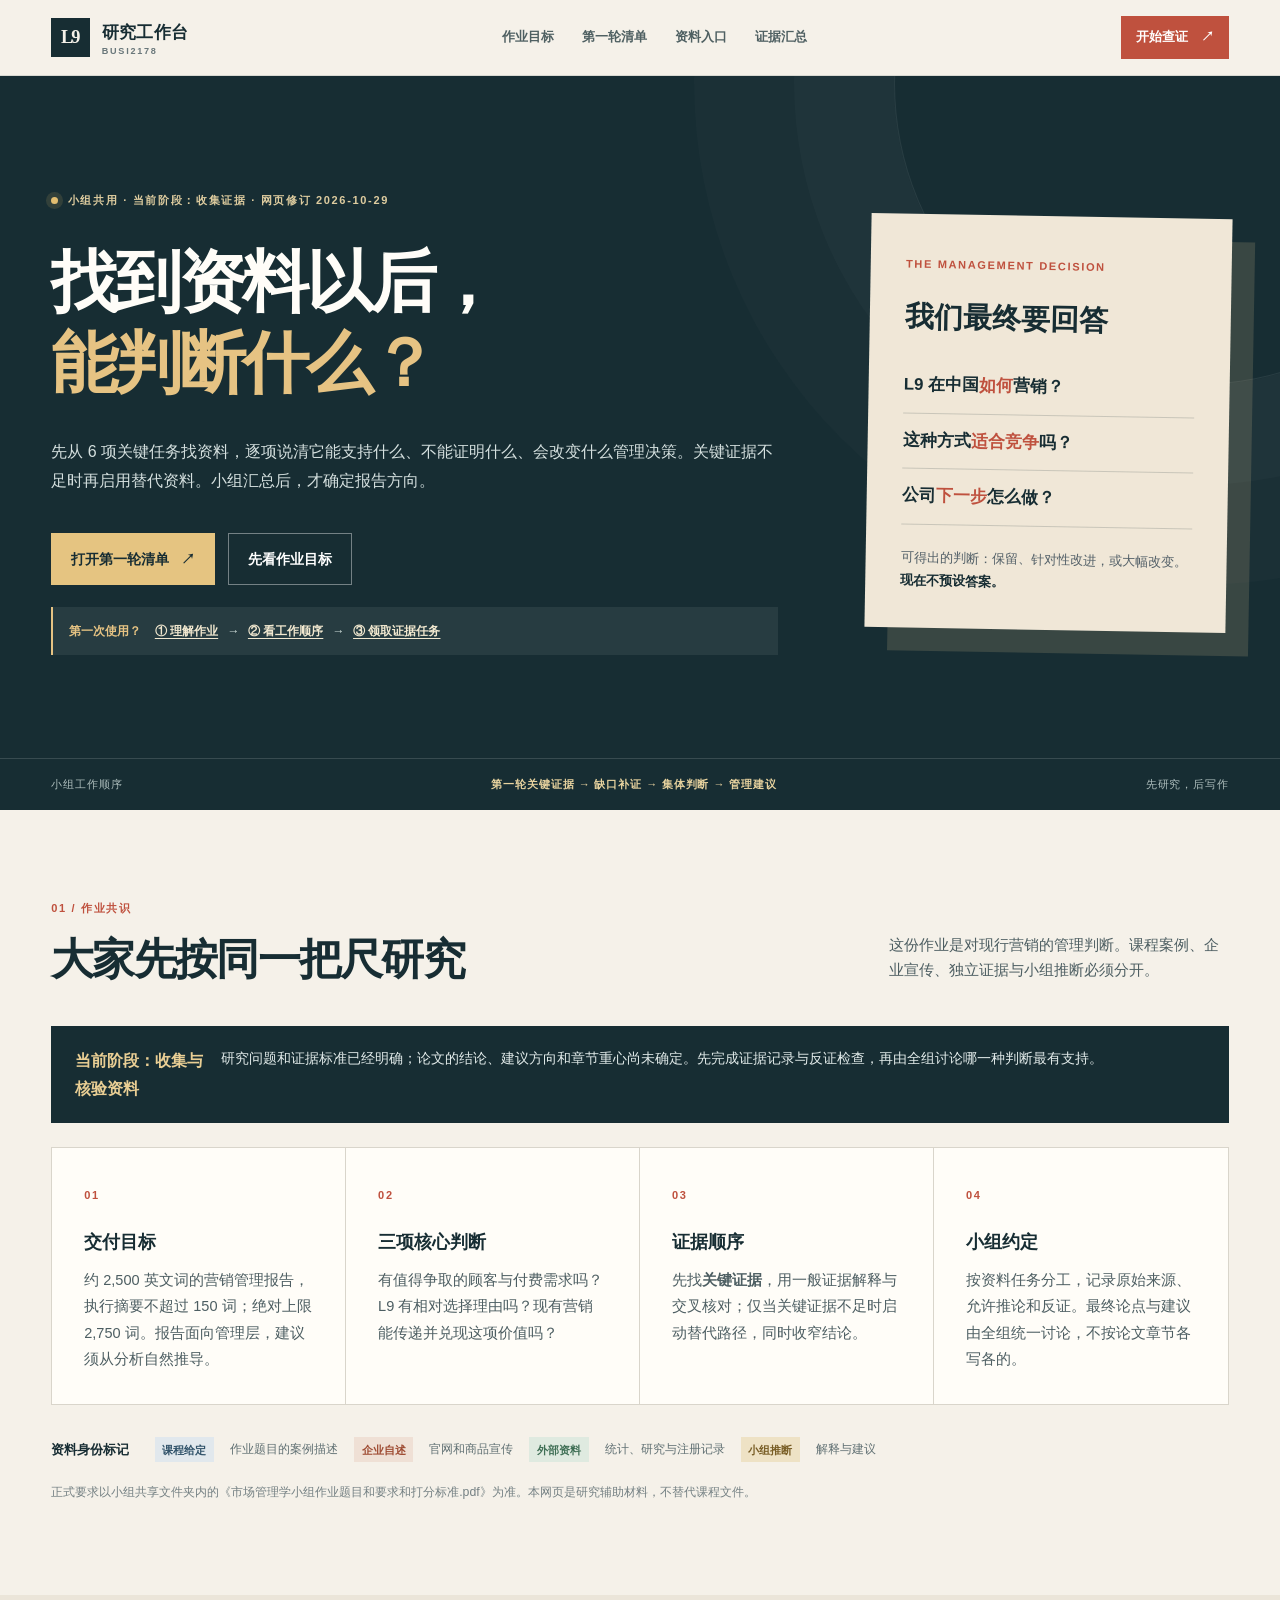
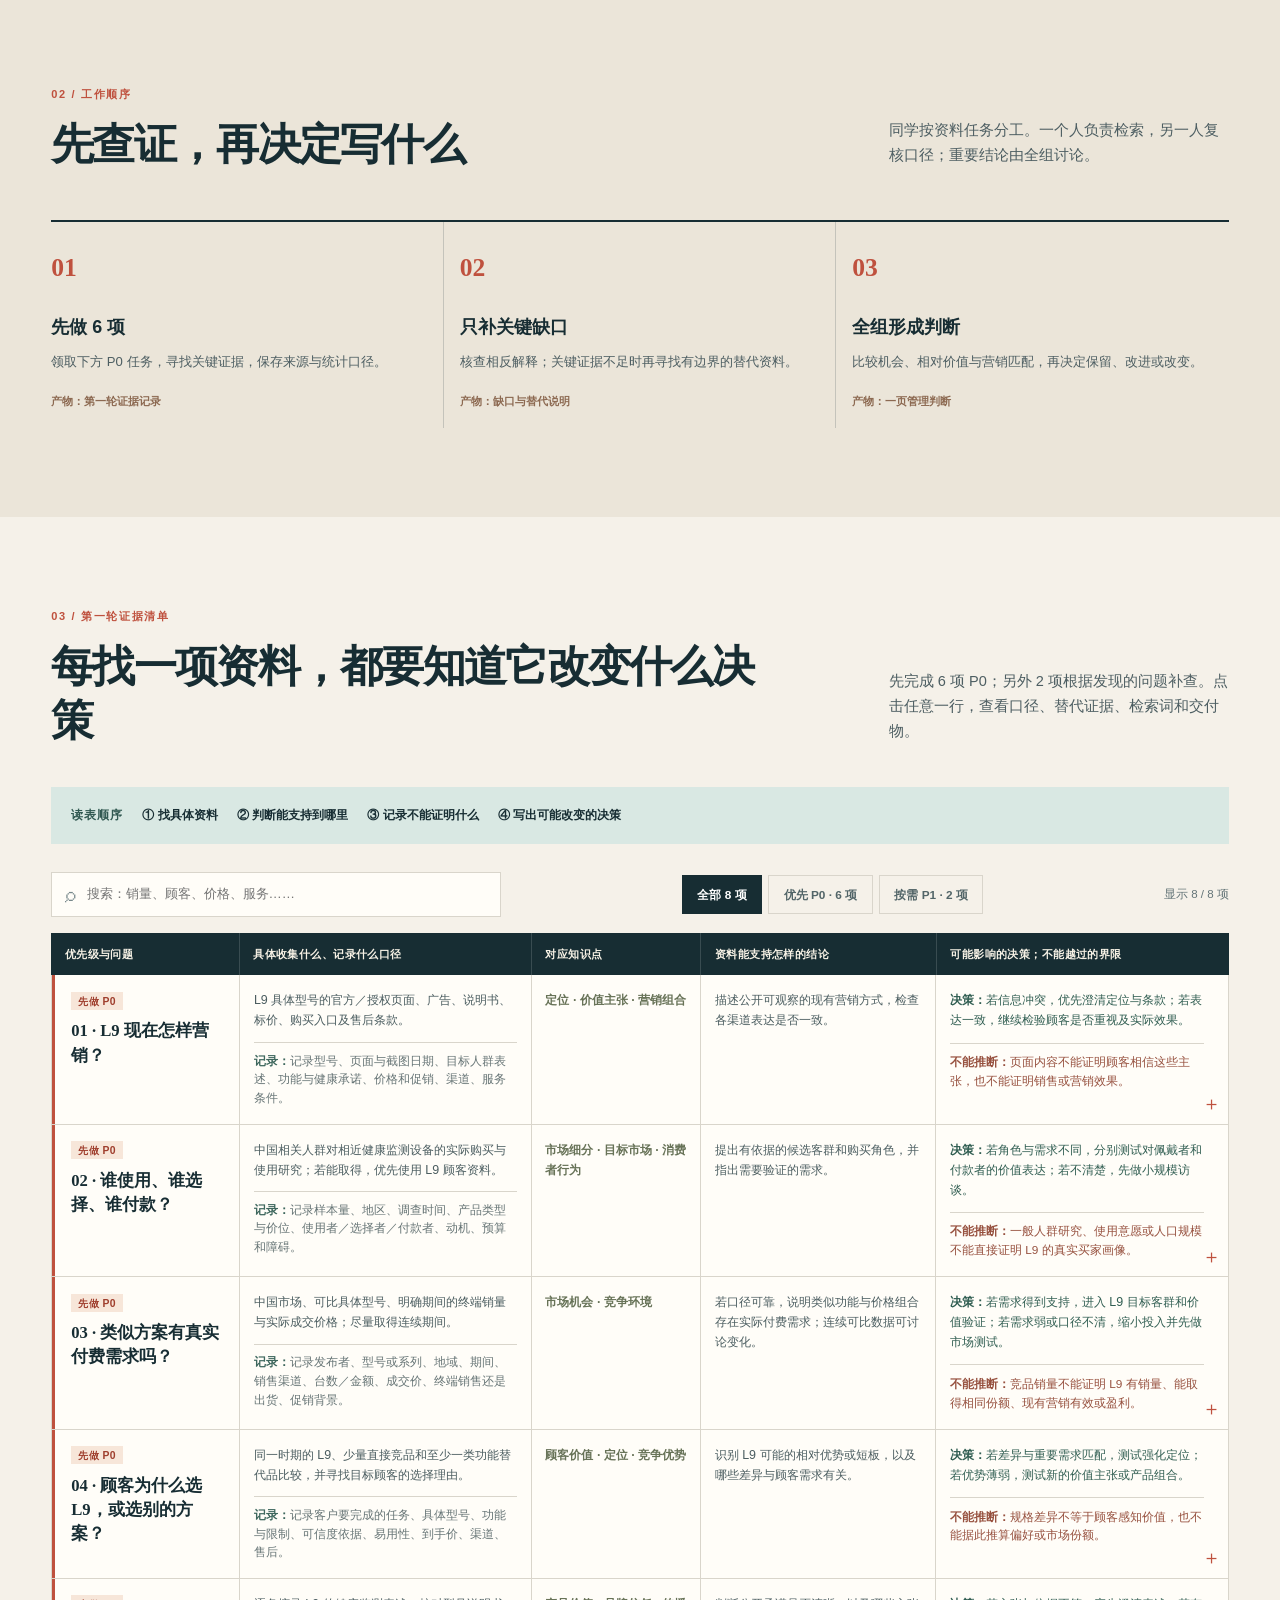
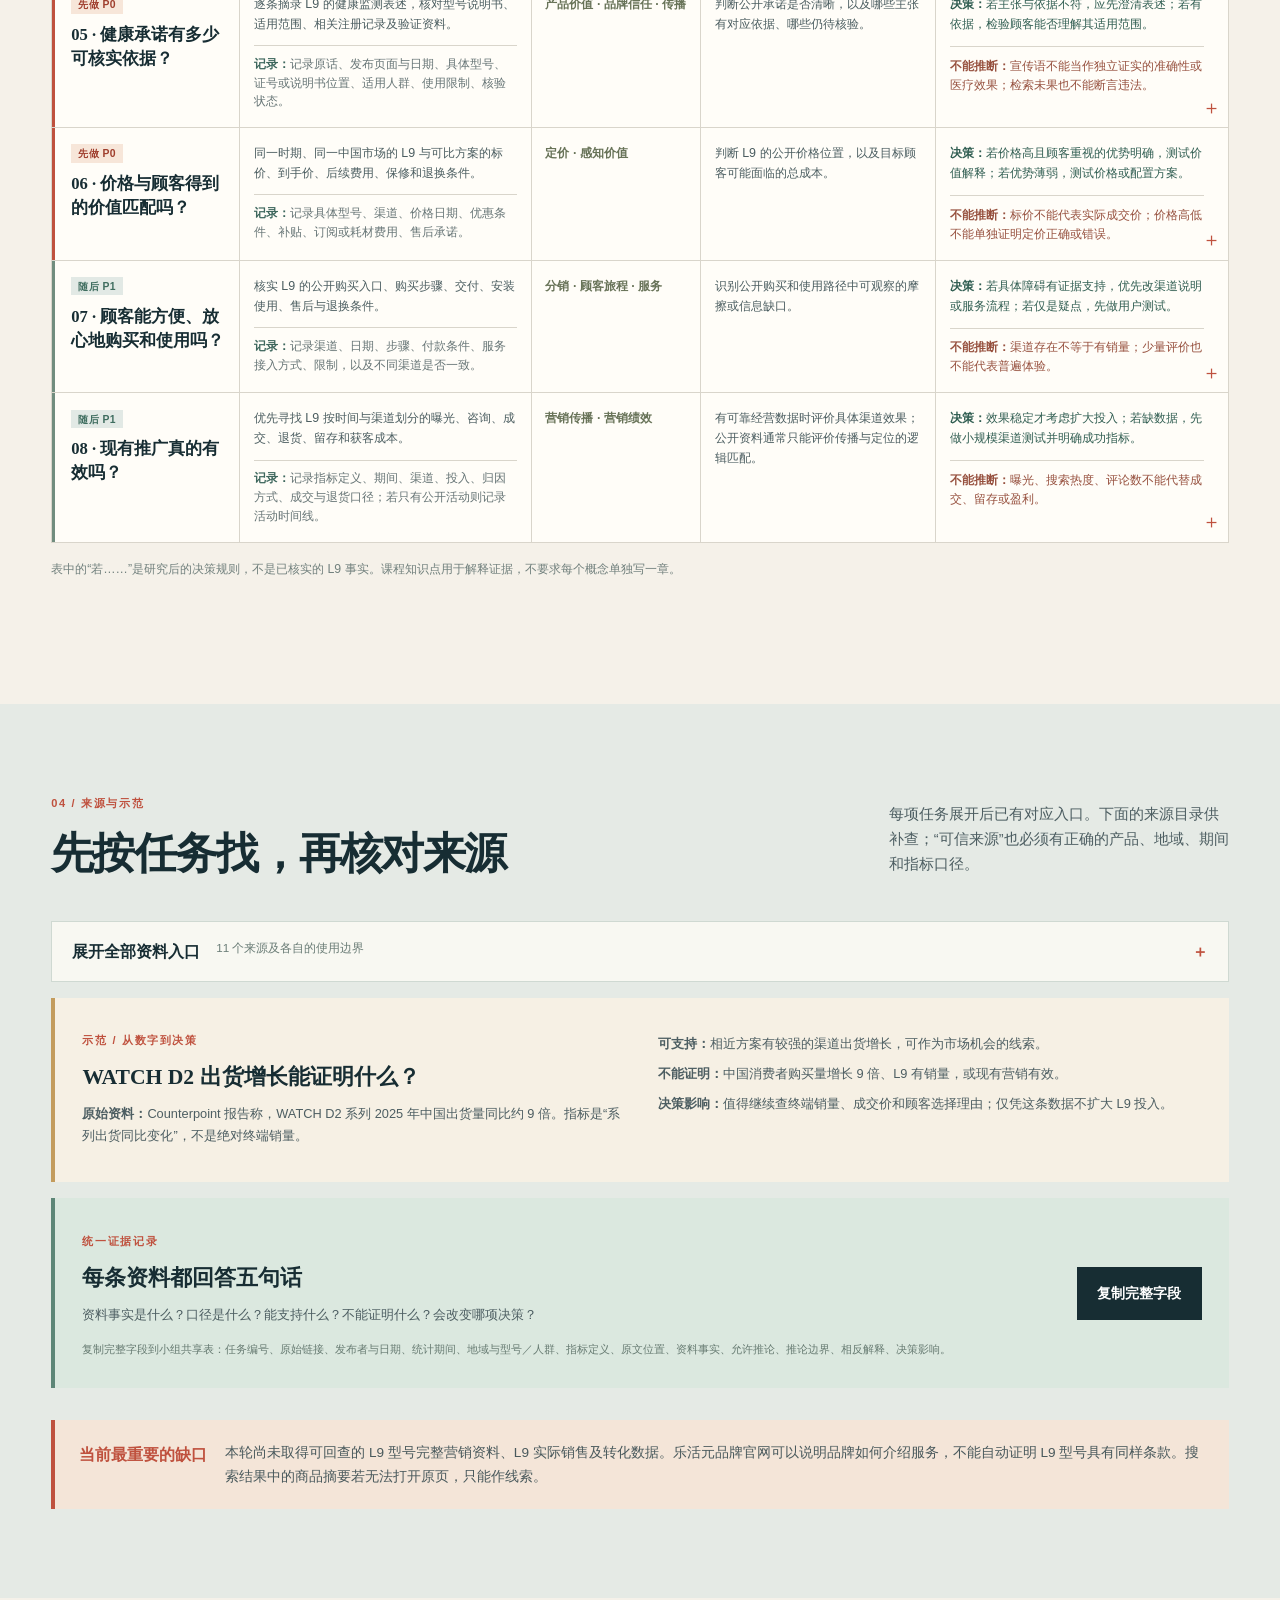
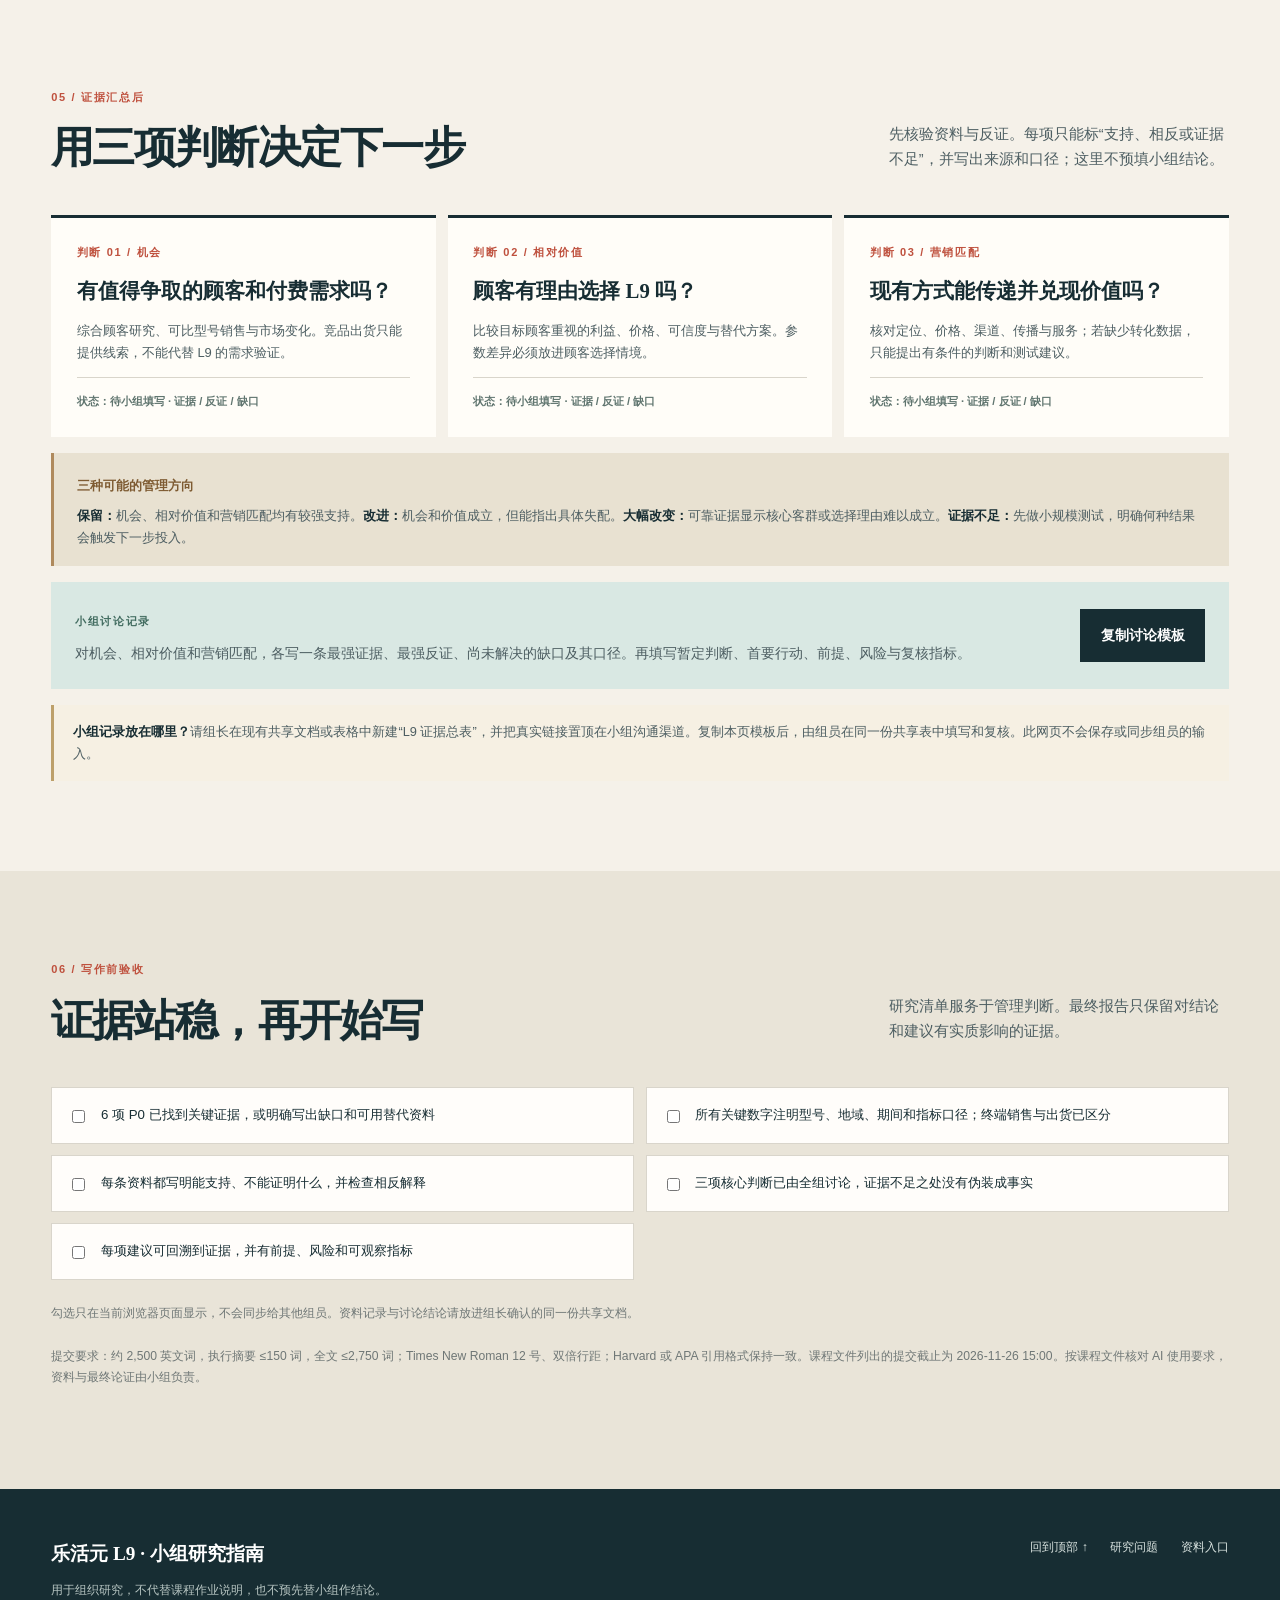
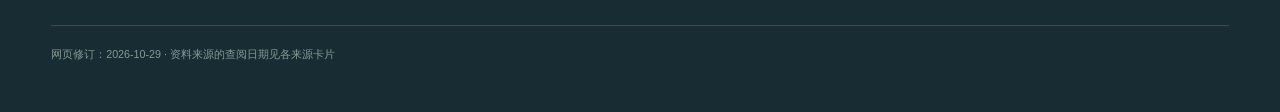
==== commit 1eff856c: "Improve first-use guidance and evidence workflow (index.html)" ====
--- a/index.html
+++ b/index.html
@@ -26,10 +26,11 @@
     <section class="hero" id="top">
       <div class="hero-inner">
         <div class="hero-copy">
-          <div class="eyebrow"><span class="eyebrow-dot"></span> 小组共用 · 当前阶段：收集证据 · 2026-10-28 资料快照</div>
+          <div class="eyebrow"><span class="eyebrow-dot"></span> 小组共用 · 当前阶段：收集证据 · 网页修订 2026-10-29</div>
           <h1>找到资料以后，<br><em>能判断什么？</em></h1>
           <p class="hero-lede">先从 6 项关键任务找资料，逐项说清它能支持什么、不能证明什么、会改变什么管理决策。关键证据不足时再启用替代资料。小组汇总后，才确定报告方向。</p>
           <div class="hero-actions"><a class="button primary" href="#claims">打开第一轮清单 <span aria-hidden="true">↗</span></a><a class="button ghost" href="#consensus">先看作业目标</a></div>
+          <div class="first-time-guide"><strong>第一次使用？</strong><a href="#consensus">① 理解作业</a><span aria-hidden="true">→</span><a href="#workflow">② 看工作顺序</a><span aria-hidden="true">→</span><a href="#claims">③ 领取证据任务</a></div>
         </div>
         <aside class="hero-brief" aria-label="作业核心问题">
           <span class="card-kicker">THE MANAGEMENT DECISION</span>
@@ -67,6 +68,7 @@
       <div class="section-head"><div><span class="section-number">03 / 第一轮证据清单</span><h2>每找一项资料，都要知道它改变什么决策</h2></div><p>先完成 6 项 P0；另外 2 项根据发现的问题补查。点击任意一行，查看口径、替代证据、检索词和交付物。</p></div>
       <div class="howto"><span>读表顺序</span><strong>① 找具体资料</strong><strong>② 判断能支持到哪里</strong><strong>③ 记录不能证明什么</strong><strong>④ 写出可能改变的决策</strong></div>
       <div class="claim-toolbar"><label class="search-wrap"><span class="sr-only">搜索研究任务</span><span aria-hidden="true">⌕</span><input id="claim-search" type="search" placeholder="搜索：销量、顾客、价格、服务……"></label><div class="filters" role="group" aria-label="筛选任务"><button class="filter active" data-filter="all" aria-pressed="true">全部 8 项</button><button class="filter" data-filter="p0" aria-pressed="false">优先 P0 · 6 项</button><button class="filter" data-filter="p1" aria-pressed="false">按需 P1 · 2 项</button></div><span id="result-count" class="result-count" aria-live="polite">显示 8 / 8 项</span></div>
+      <p class="mobile-hint">点击任务可查看完整记录口径、替代证据和资料入口。</p>
       <div class="evidence-table-head" aria-hidden="true"><span>优先级与问题</span><span>具体收集什么、记录什么口径</span><span>对应知识点</span><span>资料能支持怎样的结论</span><span>可能影响的决策；不能越过的界限</span></div>
       <div id="claim-list" class="claim-list"></div>
       <p id="no-results" class="empty" hidden>没有找到匹配的任务。试试“竞品”“顾客”“渠道”等词。</p>
@@ -90,6 +92,7 @@
       </div>
       <div class="decision-rule"><strong>三种可能的管理方向</strong><p><b>保留：</b>机会、相对价值和营销匹配均有较强支持。<b>改进：</b>机会和价值成立，但能指出具体失配。<b>大幅改变：</b>可靠证据显示核心客群或选择理由难以成立。<b>证据不足：</b>先做小规模测试，明确何种结果会触发下一步投入。</p></div>
       <div class="template"><div><span class="card-kicker">小组讨论记录</span><p>对机会、相对价值和营销匹配，各写一条最强证据、最强反证、尚未解决的缺口及其口径。再填写暂定判断、首要行动、前提、风险与复核指标。</p></div><button id="copy-template" class="button small" type="button">复制讨论模板</button></div>
+      <p class="collab-note"><strong>小组记录放在哪里？</strong>请组长在现有共享文档或表格中新建“L9 证据总表”，并把真实链接置顶在小组沟通渠道。复制本页模板后，由组员在同一份共享表中填写和复核。此网页不会保存或同步组员的输入。</p>
     </section>
 
     <section class="section finish" id="finish">
@@ -101,11 +104,11 @@
         <label><input type="checkbox"><span>三项核心判断已由全组讨论，证据不足之处没有伪装成事实</span></label>
         <label><input type="checkbox"><span>每项建议可回溯到证据，并有前提、风险和可观察指标</span></label>
       </div>
-      <p class="finish-note">勾选只在当前浏览器页面显示，不会同步给其他组员。请把资料记录与讨论结论放进小组现有的共享文档。</p>
+      <p class="finish-note">勾选只在当前浏览器页面显示，不会同步给其他组员。资料记录与讨论结论请放进组长确认的同一份共享文档。</p>
       <p class="finish-note">提交要求：约 2,500 英文词，执行摘要 ≤150 词，全文 ≤2,750 词；Times New Roman 12 号、双倍行距；Harvard 或 APA 引用格式保持一致。课程文件列出的提交截止为 2026-11-26 15:00。按课程文件核对 AI 使用要求，资料与最终论证由小组负责。</p>
     </section>
   </main>
 
-  <footer class="footer"><div><strong>乐活元 L9 · 小组研究指南</strong><p>用于组织研究，不代替课程作业说明，也不预先替小组作结论。</p></div><div class="footer-links"><a href="#top">回到顶部 ↑</a><a href="#claims">研究问题</a><a href="#sources">资料入口</a></div><small>研究快照：2026-10-28 · 信息随来源更新而复核</small></footer>
+  <footer class="footer"><div><strong>乐活元 L9 · 小组研究指南</strong><p>用于组织研究，不代替课程作业说明，也不预先替小组作结论。</p></div><div class="footer-links"><a href="#top">回到顶部 ↑</a><a href="#claims">研究问题</a><a href="#sources">资料入口</a></div><small>网页修订：2026-10-29 · 资料来源的查阅日期见各来源卡片</small></footer>
 </body>
 </html>
--- a/matrix.css
+++ b/matrix.css
@@ -1,4 +1,9 @@
 /* 第一轮证据矩阵：先看推论与决策，再按需展开研究细节。 */
+.first-time-guide{display:flex;align-items:center;gap:.55rem;flex-wrap:wrap;margin-top:1.4rem;padding:.85rem 1rem;border-left:2px solid #e6c383;background:rgba(255,255,255,.07);font-size:.76rem;color:#cfddda}
+.first-time-guide strong{color:#e6c383;margin-right:.3rem}
+.first-time-guide a{color:#f1e8cf;text-decoration:underline;text-underline-offset:3px;font-weight:700}
+.first-time-guide a:hover{color:#fff}
+.mobile-hint{display:none}
 .process .steps{grid-template-columns:repeat(3,1fr)}
 .process .step{min-height:185px}
 .process .step:nth-child(3){border-right:0}
@@ -49,6 +54,11 @@
 .detail-counter strong{font-size:.76rem;color:#87663e}
 .detail-counter p{font-size:.79rem;margin:.2rem 0 0}
 .evidence-detail .research-actions{padding:1.1rem 0}
+.research-actions .source-links{display:grid;grid-template-columns:repeat(auto-fit,minmax(205px,1fr));align-items:stretch}
+.task-source{padding:.7rem;background:#edf2ec;border:1px solid #d8e4da}
+.source-links .task-source a{display:inline;padding:0;background:none;font-size:.74rem;color:#315e52}
+.task-source small{display:block;margin-top:.4rem;font-size:.69rem;line-height:1.55;color:#68726f}
+.task-source small strong{color:#9a563c}
 .detail-deliverable{font-size:.8rem!important;margin:1rem 0 0!important}
 .matrix-note{margin-top:1rem;font-size:.77rem!important;color:#71807d!important}
 .source-drawer{max-width:1322px;margin:0 auto 1rem;background:#f8f8f2;border:1px solid #cfd9d2}
@@ -68,6 +78,8 @@
 .decision-rule strong{font-size:.79rem;color:#7e5b32}
 .decision-rule p{font-size:.8rem;margin:.4rem 0 0}
 .decision-rule b{color:var(--ink)}
+.collab-note{margin:1rem 0 0!important;padding:1rem 1.2rem;background:#f6f0e3;border-left:3px solid #bda06a;font-size:.8rem!important}
+.collab-note strong{color:var(--ink)}
 
 @media(max-width:1100px){
   .evidence-table-head{display:none}
@@ -80,6 +92,8 @@
   .decision-board{grid-template-columns:1fr}
 }
 @media(max-width:760px){
+  .first-time-guide{font-size:.73rem;gap:.35rem .5rem}
+  .mobile-hint{display:block;font-size:.76rem!important;color:#667276!important;margin:-.2rem 0 .8rem}
   .process .steps{grid-template-columns:1fr}
   .process .step,.process .step:nth-child(3){padding:1rem 0;border-right:0;border-bottom:1px solid rgba(23,45,51,.18)}
   .process .step:last-child{border-bottom:0}
@@ -87,6 +101,8 @@
   .table-cell,.question-cell,.decision-cell{grid-column:1;border-right:0;padding:.75rem 1rem}
   .question-cell{padding-top:1rem}
   .decision-cell{padding-bottom:1.1rem}
+  .collection-cell .record-elements{display:none}
+  .evidence-row[open] .collection-cell .record-elements{display:block}
   .evidence-detail{padding:1rem}
   .source-drawer summary{flex-wrap:wrap}
   .source-drawer summary span{width:100%}
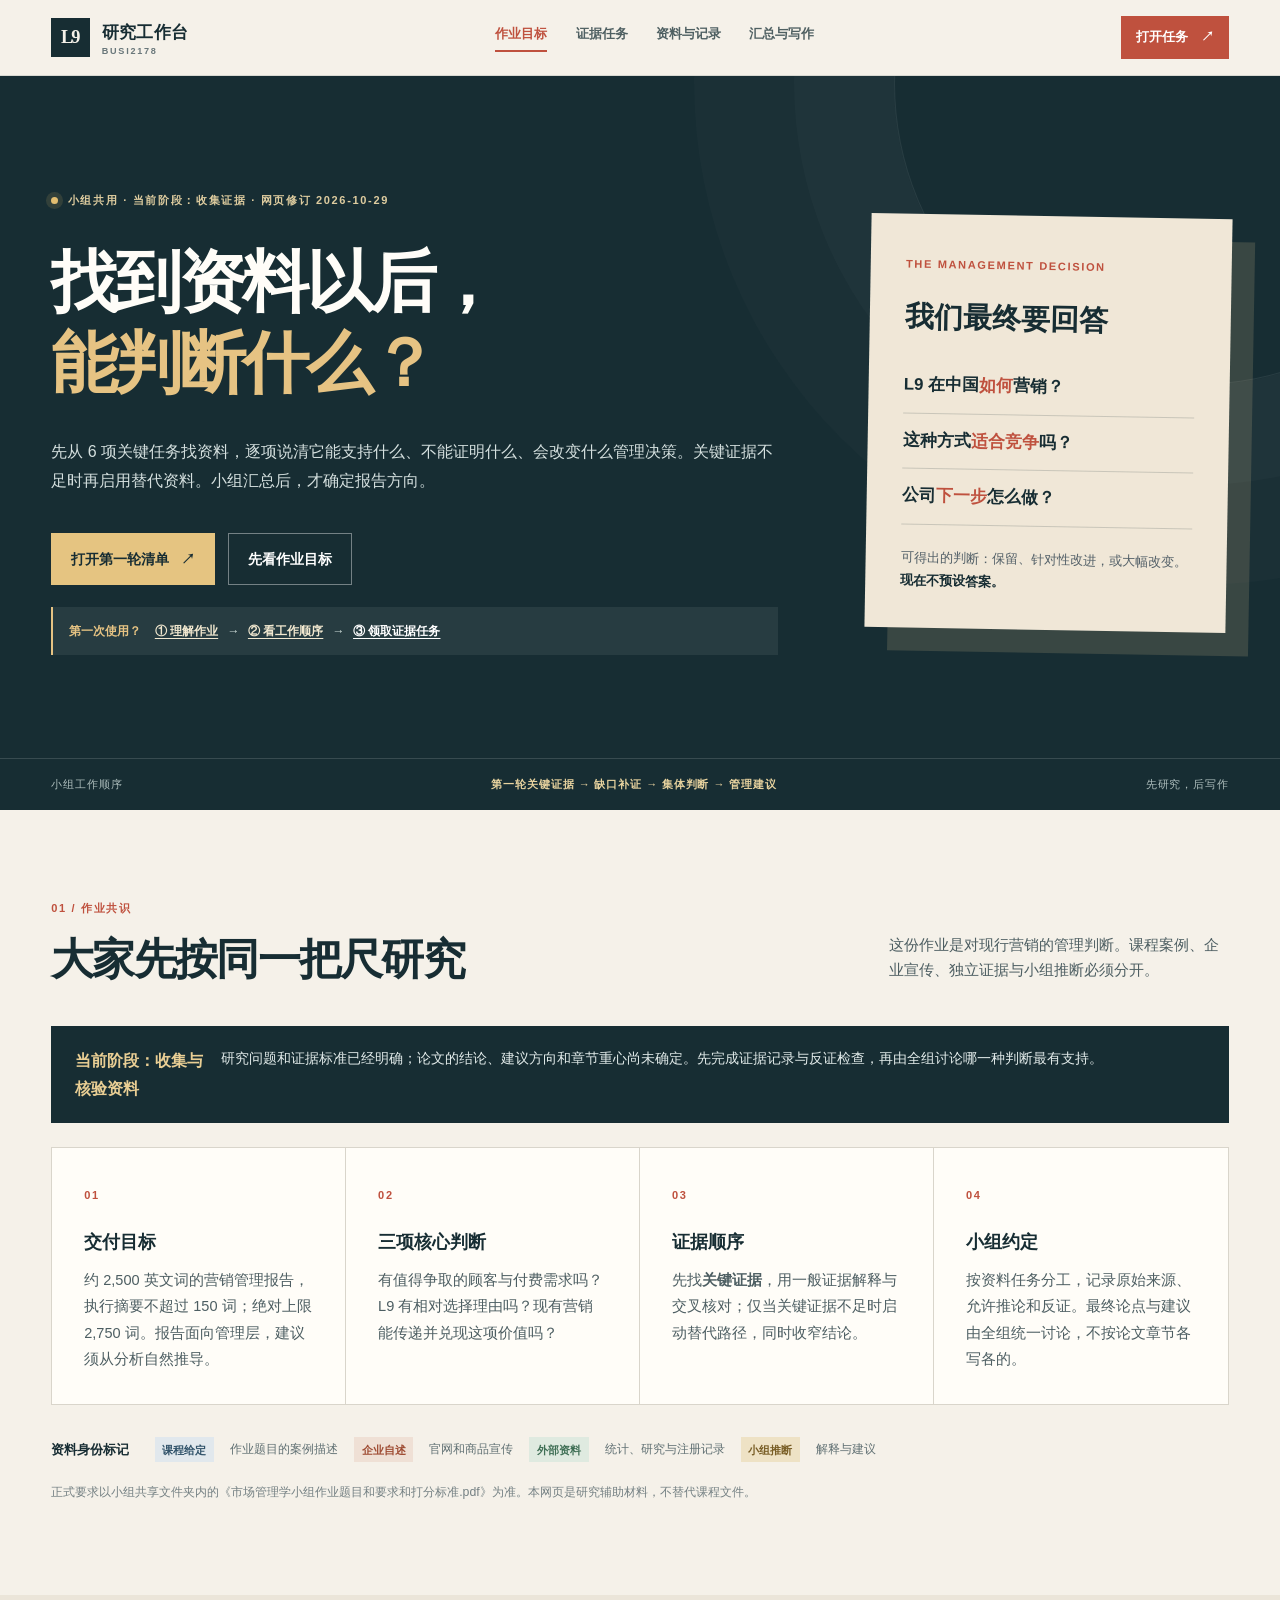
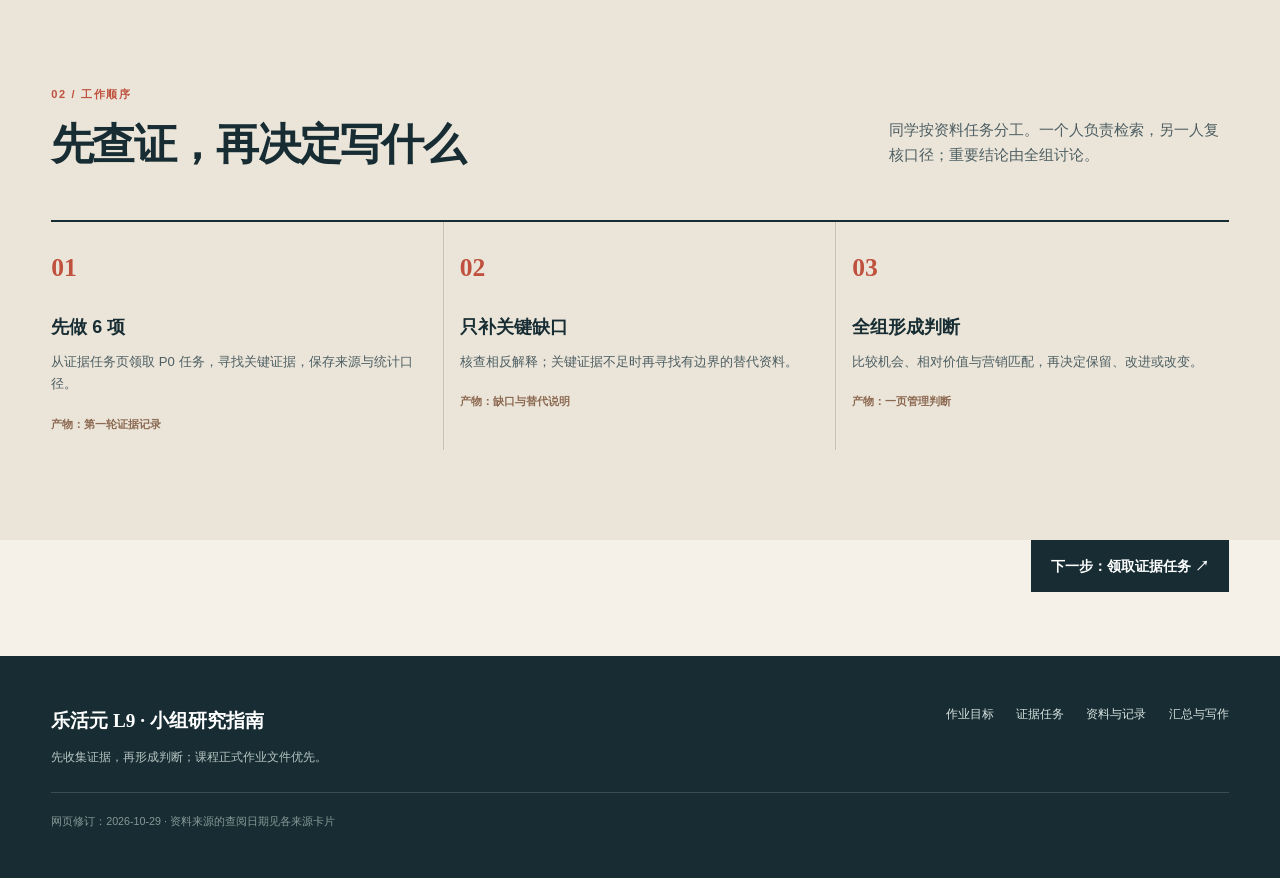
==== commit f9df0eca: "Switch research guide to multi-page navigation (index.html)" ====
--- a/index.html
+++ b/index.html
@@ -3,34 +3,31 @@
 <head>
   <meta charset="utf-8">
   <meta name="viewport" content="width=device-width, initial-scale=1">
-  <meta name="description" content="BUSI2178 乐活元 L9 营销管理报告的小组研究指南：从任务共识、精准检索到证据判断与报告结论。">
+  <meta name="description" content="BUSI2178 乐活元 L9 循证营销管理报告的小组研究指南。">
   <meta name="theme-color" content="#172d33">
-  <title>乐活元 L9｜小组研究指南</title>
+  <title>作业目标｜乐活元 L9 研究指南</title>
   <link rel="stylesheet" href="./styles.css">
   <link rel="stylesheet" href="./matrix.css">
+  <link rel="stylesheet" href="./multi.css">
   <script src="./data.js" defer></script>
   <script src="./round-one.js" defer></script>
   <script src="./app.js" defer></script>
 </head>
-<body>
+<body class="page-home">
   <a class="skip" href="#main">跳到正文</a>
   <header class="topbar">
-    <a class="brand" href="#top" aria-label="返回页面顶部"><span class="brand-mark">L9</span><span>研究工作台 <small>BUSI2178</small></span></a>
-    <nav class="desktop-nav" aria-label="页面导航">
-      <a href="#consensus">作业目标</a><a href="#claims">第一轮清单</a><a href="#sources">资料入口</a><a href="#decision">证据汇总</a>
-    </nav>
-    <a class="top-action" href="#claims">开始查证 <span aria-hidden="true">↗</span></a>
+    <a class="brand" href="./index.html" aria-label="返回作业目标"><span class="brand-mark">L9</span><span>研究工作台 <small>BUSI2178</small></span></a>
+    <nav class="desktop-nav" aria-label="网站页面导航"><a href="./index.html" aria-current="page">作业目标</a><a href="./tasks.html">证据任务</a><a href="./sources.html">资料与记录</a><a href="./decision.html">汇总与写作</a></nav>
+    <a class="top-action" href="./tasks.html">打开任务 <span aria-hidden="true">↗</span></a>
   </header>
-
-  <main id="main">
-    <section class="hero" id="top">
+  <main id="main"><section class="hero" id="top">
       <div class="hero-inner">
         <div class="hero-copy">
           <div class="eyebrow"><span class="eyebrow-dot"></span> 小组共用 · 当前阶段：收集证据 · 网页修订 2026-10-29</div>
           <h1>找到资料以后，<br><em>能判断什么？</em></h1>
           <p class="hero-lede">先从 6 项关键任务找资料，逐项说清它能支持什么、不能证明什么、会改变什么管理决策。关键证据不足时再启用替代资料。小组汇总后，才确定报告方向。</p>
-          <div class="hero-actions"><a class="button primary" href="#claims">打开第一轮清单 <span aria-hidden="true">↗</span></a><a class="button ghost" href="#consensus">先看作业目标</a></div>
-          <div class="first-time-guide"><strong>第一次使用？</strong><a href="#consensus">① 理解作业</a><span aria-hidden="true">→</span><a href="#workflow">② 看工作顺序</a><span aria-hidden="true">→</span><a href="#claims">③ 领取证据任务</a></div>
+          <div class="hero-actions"><a class="button primary" href="./tasks.html">打开第一轮清单 <span aria-hidden="true">↗</span></a><a class="button ghost" href="#consensus">先看作业目标</a></div>
+          <div class="first-time-guide"><strong>第一次使用？</strong><a href="#consensus">① 理解作业</a><span aria-hidden="true">→</span><a href="#workflow">② 看工作顺序</a><span aria-hidden="true">→</span><a href="./tasks.html">③ 领取证据任务</a></div>
         </div>
         <aside class="hero-brief" aria-label="作业核心问题">
           <span class="card-kicker">THE MANAGEMENT DECISION</span>
@@ -40,9 +37,7 @@
         </aside>
       </div>
       <div class="hero-rule"><span>小组工作顺序</span><strong>第一轮关键证据 → 缺口补证 → 集体判断 → 管理建议</strong><span>先研究，后写作</span></div>
-    </section>
-
-    <section class="section intro" id="consensus">
+    </section><section class="section intro" id="consensus">
       <div class="section-head"><div><span class="section-number">01 / 作业共识</span><h2>大家先按同一把尺研究</h2></div><p>这份作业是对现行营销的管理判断。课程案例、企业宣传、独立证据与小组推断必须分开。</p></div>
       <div class="callout"><strong>当前阶段：收集与核验资料</strong><p>研究问题和证据标准已经明确；论文的结论、建议方向和章节重心尚未确定。先完成证据记录与反证检查，再由全组讨论哪一种判断最有支持。</p></div>
       <div class="brief-grid">
@@ -53,62 +48,14 @@
       </div>
       <div class="provenance"><strong>资料身份标记</strong><span class="pill case">课程给定</span><span>作业题目的案例描述</span><span class="pill company">企业自述</span><span>官网和商品宣传</span><span class="pill verified">外部资料</span><span>统计、研究与注册记录</span><span class="pill inference">小组推断</span><span>解释与建议</span></div>
       <p class="source-note">正式要求以小组共享文件夹内的《市场管理学小组作业题目和要求和打分标准.pdf》为准。本网页是研究辅助材料，不替代课程文件。</p>
-    </section>
-
-    <section class="section process" id="workflow">
+    </section><section class="section process" id="workflow">
       <div class="section-head"><div><span class="section-number">02 / 工作顺序</span><h2>先查证，再决定写什么</h2></div><p>同学按资料任务分工。一个人负责检索，另一人复核口径；重要结论由全组讨论。</p></div>
       <div class="steps">
-        <div class="step"><b>01</b><h3>先做 6 项</h3><p>领取下方 P0 任务，寻找关键证据，保存来源与统计口径。</p><small>产物：第一轮证据记录</small></div>
+        <div class="step"><b>01</b><h3>先做 6 项</h3><p>从证据任务页领取 P0 任务，寻找关键证据，保存来源与统计口径。</p><small>产物：第一轮证据记录</small></div>
         <div class="step"><b>02</b><h3>只补关键缺口</h3><p>核查相反解释；关键证据不足时再寻找有边界的替代资料。</p><small>产物：缺口与替代说明</small></div>
         <div class="step"><b>03</b><h3>全组形成判断</h3><p>比较机会、相对价值与营销匹配，再决定保留、改进或改变。</p><small>产物：一页管理判断</small></div>
       </div>
-    </section>
-
-    <section class="section claim-section" id="claims">
-      <div class="section-head"><div><span class="section-number">03 / 第一轮证据清单</span><h2>每找一项资料，都要知道它改变什么决策</h2></div><p>先完成 6 项 P0；另外 2 项根据发现的问题补查。点击任意一行，查看口径、替代证据、检索词和交付物。</p></div>
-      <div class="howto"><span>读表顺序</span><strong>① 找具体资料</strong><strong>② 判断能支持到哪里</strong><strong>③ 记录不能证明什么</strong><strong>④ 写出可能改变的决策</strong></div>
-      <div class="claim-toolbar"><label class="search-wrap"><span class="sr-only">搜索研究任务</span><span aria-hidden="true">⌕</span><input id="claim-search" type="search" placeholder="搜索：销量、顾客、价格、服务……"></label><div class="filters" role="group" aria-label="筛选任务"><button class="filter active" data-filter="all" aria-pressed="true">全部 8 项</button><button class="filter" data-filter="p0" aria-pressed="false">优先 P0 · 6 项</button><button class="filter" data-filter="p1" aria-pressed="false">按需 P1 · 2 项</button></div><span id="result-count" class="result-count" aria-live="polite">显示 8 / 8 项</span></div>
-      <p class="mobile-hint">点击任务可查看完整记录口径、替代证据和资料入口。</p>
-      <div class="evidence-table-head" aria-hidden="true"><span>优先级与问题</span><span>具体收集什么、记录什么口径</span><span>对应知识点</span><span>资料能支持怎样的结论</span><span>可能影响的决策；不能越过的界限</span></div>
-      <div id="claim-list" class="claim-list"></div>
-      <p id="no-results" class="empty" hidden>没有找到匹配的任务。试试“竞品”“顾客”“渠道”等词。</p>
-      <p class="matrix-note">表中的“若……”是研究后的决策规则，不是已核实的 L9 事实。课程知识点用于解释证据，不要求每个概念单独写一章。</p>
-    </section>
-
-    <section class="section source-section" id="sources">
-      <div class="section-head"><div><span class="section-number">04 / 来源与示范</span><h2>先按任务找，再核对来源</h2></div><p>每项任务展开后已有对应入口。下面的来源目录供补查；“可信来源”也必须有正确的产品、地域、期间和指标口径。</p></div>
-      <details class="source-drawer"><summary>展开全部资料入口 <span>11 个来源及各自的使用边界</span></summary><div id="source-list" class="source-grid"></div></details>
-      <div class="worked-example"><div><span class="card-kicker">示范 / 从数字到决策</span><h3>WATCH D2 出货增长能证明什么？</h3><p><strong>原始资料：</strong>Counterpoint 报告称，WATCH D2 系列 2025 年中国出货量同比约 9 倍。指标是“系列出货同比变化”，不是绝对终端销量。</p></div><div><p><strong>可支持：</strong>相近方案有较强的渠道出货增长，可作为市场机会的线索。</p><p><strong>不能证明：</strong>中国消费者购买量增长 9 倍、L9 有销量，或现有营销有效。</p><p><strong>决策影响：</strong>值得继续查终端销量、成交价和顾客选择理由；仅凭这条数据不扩大 L9 投入。</p></div></div>
-      <div class="record-template"><div><span class="card-kicker">统一证据记录</span><h3>每条资料都回答五句话</h3><p>资料事实是什么？口径是什么？能支持什么？不能证明什么？会改变哪项决策？</p><small>复制完整字段到小组共享表：任务编号、原始链接、发布者与日期、统计期间、地域与型号／人群、指标定义、原文位置、资料事实、允许推论、推论边界、相反解释、决策影响。</small></div><button id="copy-record" class="button small" type="button">复制完整字段</button></div>
-      <div class="callout warn"><strong>当前最重要的缺口</strong><p>本轮尚未取得可回查的 L9 型号完整营销资料、L9 实际销售及转化数据。乐活元品牌官网可以说明品牌如何介绍服务，不能自动证明 L9 型号具有同样条款。搜索结果中的商品摘要若无法打开原页，只能作线索。</p></div>
-    </section>
-
-    <section class="section decision" id="decision">
-      <div class="section-head"><div><span class="section-number">05 / 证据汇总后</span><h2>用三项判断决定下一步</h2></div><p>先核验资料与反证。每项只能标“支持、相反或证据不足”，并写出来源和口径；这里不预填小组结论。</p></div>
-      <div class="decision-board">
-        <article><span class="mini-index">判断 01 / 机会</span><h3>有值得争取的顾客和付费需求吗？</h3><p>综合顾客研究、可比型号销售与市场变化。竞品出货只能提供线索，不能代替 L9 的需求验证。</p><small>状态：待小组填写 · 证据 / 反证 / 缺口</small></article>
-        <article><span class="mini-index">判断 02 / 相对价值</span><h3>顾客有理由选择 L9 吗？</h3><p>比较目标顾客重视的利益、价格、可信度与替代方案。参数差异必须放进顾客选择情境。</p><small>状态：待小组填写 · 证据 / 反证 / 缺口</small></article>
-        <article><span class="mini-index">判断 03 / 营销匹配</span><h3>现有方式能传递并兑现价值吗？</h3><p>核对定位、价格、渠道、传播与服务；若缺少转化数据，只能提出有条件的判断和测试建议。</p><small>状态：待小组填写 · 证据 / 反证 / 缺口</small></article>
-      </div>
-      <div class="decision-rule"><strong>三种可能的管理方向</strong><p><b>保留：</b>机会、相对价值和营销匹配均有较强支持。<b>改进：</b>机会和价值成立，但能指出具体失配。<b>大幅改变：</b>可靠证据显示核心客群或选择理由难以成立。<b>证据不足：</b>先做小规模测试，明确何种结果会触发下一步投入。</p></div>
-      <div class="template"><div><span class="card-kicker">小组讨论记录</span><p>对机会、相对价值和营销匹配，各写一条最强证据、最强反证、尚未解决的缺口及其口径。再填写暂定判断、首要行动、前提、风险与复核指标。</p></div><button id="copy-template" class="button small" type="button">复制讨论模板</button></div>
-      <p class="collab-note"><strong>小组记录放在哪里？</strong>请组长在现有共享文档或表格中新建“L9 证据总表”，并把真实链接置顶在小组沟通渠道。复制本页模板后，由组员在同一份共享表中填写和复核。此网页不会保存或同步组员的输入。</p>
-    </section>
-
-    <section class="section finish" id="finish">
-      <div class="section-head"><div><span class="section-number">06 / 写作前验收</span><h2>证据站稳，再开始写</h2></div><p>研究清单服务于管理判断。最终报告只保留对结论和建议有实质影响的证据。</p></div>
-      <div class="checklist">
-        <label><input type="checkbox"><span>6 项 P0 已找到关键证据，或明确写出缺口和可用替代资料</span></label>
-        <label><input type="checkbox"><span>所有关键数字注明型号、地域、期间和指标口径；终端销售与出货已区分</span></label>
-        <label><input type="checkbox"><span>每条资料都写明能支持、不能证明什么，并检查相反解释</span></label>
-        <label><input type="checkbox"><span>三项核心判断已由全组讨论，证据不足之处没有伪装成事实</span></label>
-        <label><input type="checkbox"><span>每项建议可回溯到证据，并有前提、风险和可观察指标</span></label>
-      </div>
-      <p class="finish-note">勾选只在当前浏览器页面显示，不会同步给其他组员。资料记录与讨论结论请放进组长确认的同一份共享文档。</p>
-      <p class="finish-note">提交要求：约 2,500 英文词，执行摘要 ≤150 词，全文 ≤2,750 词；Times New Roman 12 号、双倍行距；Harvard 或 APA 引用格式保持一致。课程文件列出的提交截止为 2026-11-26 15:00。按课程文件核对 AI 使用要求，资料与最终论证由小组负责。</p>
-    </section>
-  </main>
-
-  <footer class="footer"><div><strong>乐活元 L9 · 小组研究指南</strong><p>用于组织研究，不代替课程作业说明，也不预先替小组作结论。</p></div><div class="footer-links"><a href="#top">回到顶部 ↑</a><a href="#claims">研究问题</a><a href="#sources">资料入口</a></div><small>网页修订：2026-10-29 · 资料来源的查阅日期见各来源卡片</small></footer>
+    </section><div class="page-next"><a class="button primary" href="./tasks.html">下一步：领取证据任务 ↗</a></div></main>
+  <footer class="footer"><div><strong>乐活元 L9 · 小组研究指南</strong><p>先收集证据，再形成判断；课程正式作业文件优先。</p></div><div class="footer-links"><a href="./index.html">作业目标</a><a href="./tasks.html">证据任务</a><a href="./sources.html">资料与记录</a><a href="./decision.html">汇总与写作</a></div><small>网页修订：2026-10-29 · 资料来源的查阅日期见各来源卡片</small></footer>
 </body>
 </html>
--- a/multi.css
+++ b/multi.css
@@ -0,0 +1,56 @@
+/* 多页导航与单任务详情。 */
+.desktop-nav a[aria-current="page"]{color:var(--accent);border-bottom:2px solid var(--accent);padding-bottom:.22rem}
+.page-next{max-width:1322px;margin:0 auto;padding:0 clamp(1.2rem,4vw,4rem) 4rem;text-align:right}
+.page-next .button{background:var(--ink);color:#fff}
+.page-home .hero .first-time-guide a[href="./tasks.html"]{color:#fff}
+.page-tasks .claim-section{padding-top:4rem}
+.page-tasks .evidence-row{display:block;text-decoration:none;color:inherit}
+.page-tasks .evidence-row:hover{background:#edf4ed}
+.page-tasks .evidence-row:focus-visible{outline:3px solid var(--accent);outline-offset:2px}
+.page-tasks .evidence-row[hidden]{display:none}
+.page-tasks .row-expand{font-size:1rem}
+.task-breadcrumb{display:flex;align-items:center;gap:.65rem;flex-wrap:wrap;color:#71807e;font-size:.75rem;margin-bottom:1.5rem}
+.task-breadcrumb a{color:#345f57;text-underline-offset:3px}
+.task-detail-header{background:var(--ink);color:#fff;padding:2rem clamp(1.2rem,3vw,3rem)}
+.task-detail-header .priority{display:inline-block}
+.task-number{margin-left:.7rem;font-size:.72rem;letter-spacing:.08em;color:#c4d6d0}
+.task-detail-header h1{font-family:"Songti SC","Noto Serif CJK SC",Georgia,serif;font-size:clamp(2rem,3.7vw,3.8rem);line-height:1.2;margin:1.1rem 0 .7rem}
+.task-detail-header p{color:#d4e1db;font-size:.9rem;margin:0}
+.task-summary-grid{display:grid;grid-template-columns:repeat(2,1fr);gap:.65rem;margin:1rem 0}
+.task-summary-grid article{background:#fffefa;border:1px solid var(--line);padding:1.35rem}
+.task-summary-grid article:nth-child(1){border-top:3px solid #6d9a88}
+.task-summary-grid article:nth-child(2){border-top:3px solid #4c8068}
+.task-summary-grid article:nth-child(3){border-top:3px solid var(--accent)}
+.task-summary-grid article:nth-child(4){border-top:3px solid #ac8d5a}
+.task-summary-grid article>span{font-size:.7rem;font-weight:800;letter-spacing:.06em;color:#647b74}
+.task-summary-grid p{font-size:.89rem;line-height:1.75;color:var(--ink);margin:.55rem 0 0}
+.task-summary-grid small{display:block;margin-top:.65rem;padding-top:.55rem;border-top:1px solid var(--line);font-size:.77rem;color:#596f69;line-height:1.65}
+.task-detail-body{background:#f8f6f0;padding:2rem;border-top:1px solid var(--line)}
+.task-detail-body .detail-lead h2{font-family:"Songti SC",Georgia,serif;font-size:1.7rem;margin:.5rem 0}
+.task-detail-body .detail-lead p{font-size:.84rem}
+.task-detail-body .research-actions{padding:1.5rem 0}
+.task-neighbors{display:flex;justify-content:space-between;gap:.75rem;flex-wrap:wrap;margin-top:1.4rem}
+.task-neighbors a{display:inline-flex;padding:.75rem 1rem;border:1px solid var(--line);background:#fffefa;text-decoration:none;font-size:.78rem;font-weight:700;color:#345f57}
+.task-neighbors a:hover{background:#e3eee7}
+.task-missing{background:#fffefa;padding:2rem}
+.task-missing h1{font-family:"Songti SC",Georgia,serif}
+.page-sources .source-section{padding-top:4rem}
+.page-sources .source-drawer{margin-bottom:1.5rem}
+.page-decision .decision{padding-bottom:3rem}
+.page-decision .finish{padding-top:4rem}
+
+@media(max-width:1100px){
+  .topbar{height:auto;min-height:76px;display:grid;grid-template-columns:1fr auto;gap:.5rem 1rem;padding-top:.55rem;padding-bottom:.5rem}
+  .brand{grid-column:1;grid-row:1}
+  .top-action{grid-column:2;grid-row:1}
+  .desktop-nav{display:flex;grid-column:1/-1;grid-row:2;overflow-x:auto;white-space:nowrap;gap:1.1rem;padding:.25rem 0 .1rem}
+  .desktop-nav a{font-size:.73rem}
+  section{scroll-margin-top:120px}
+}
+@media(max-width:760px){
+  .task-summary-grid{grid-template-columns:1fr}
+  .task-detail-body{padding:1rem}
+  .task-neighbors{flex-direction:column}
+  .task-neighbors a{width:100%}
+  .page-next{text-align:left}
+}
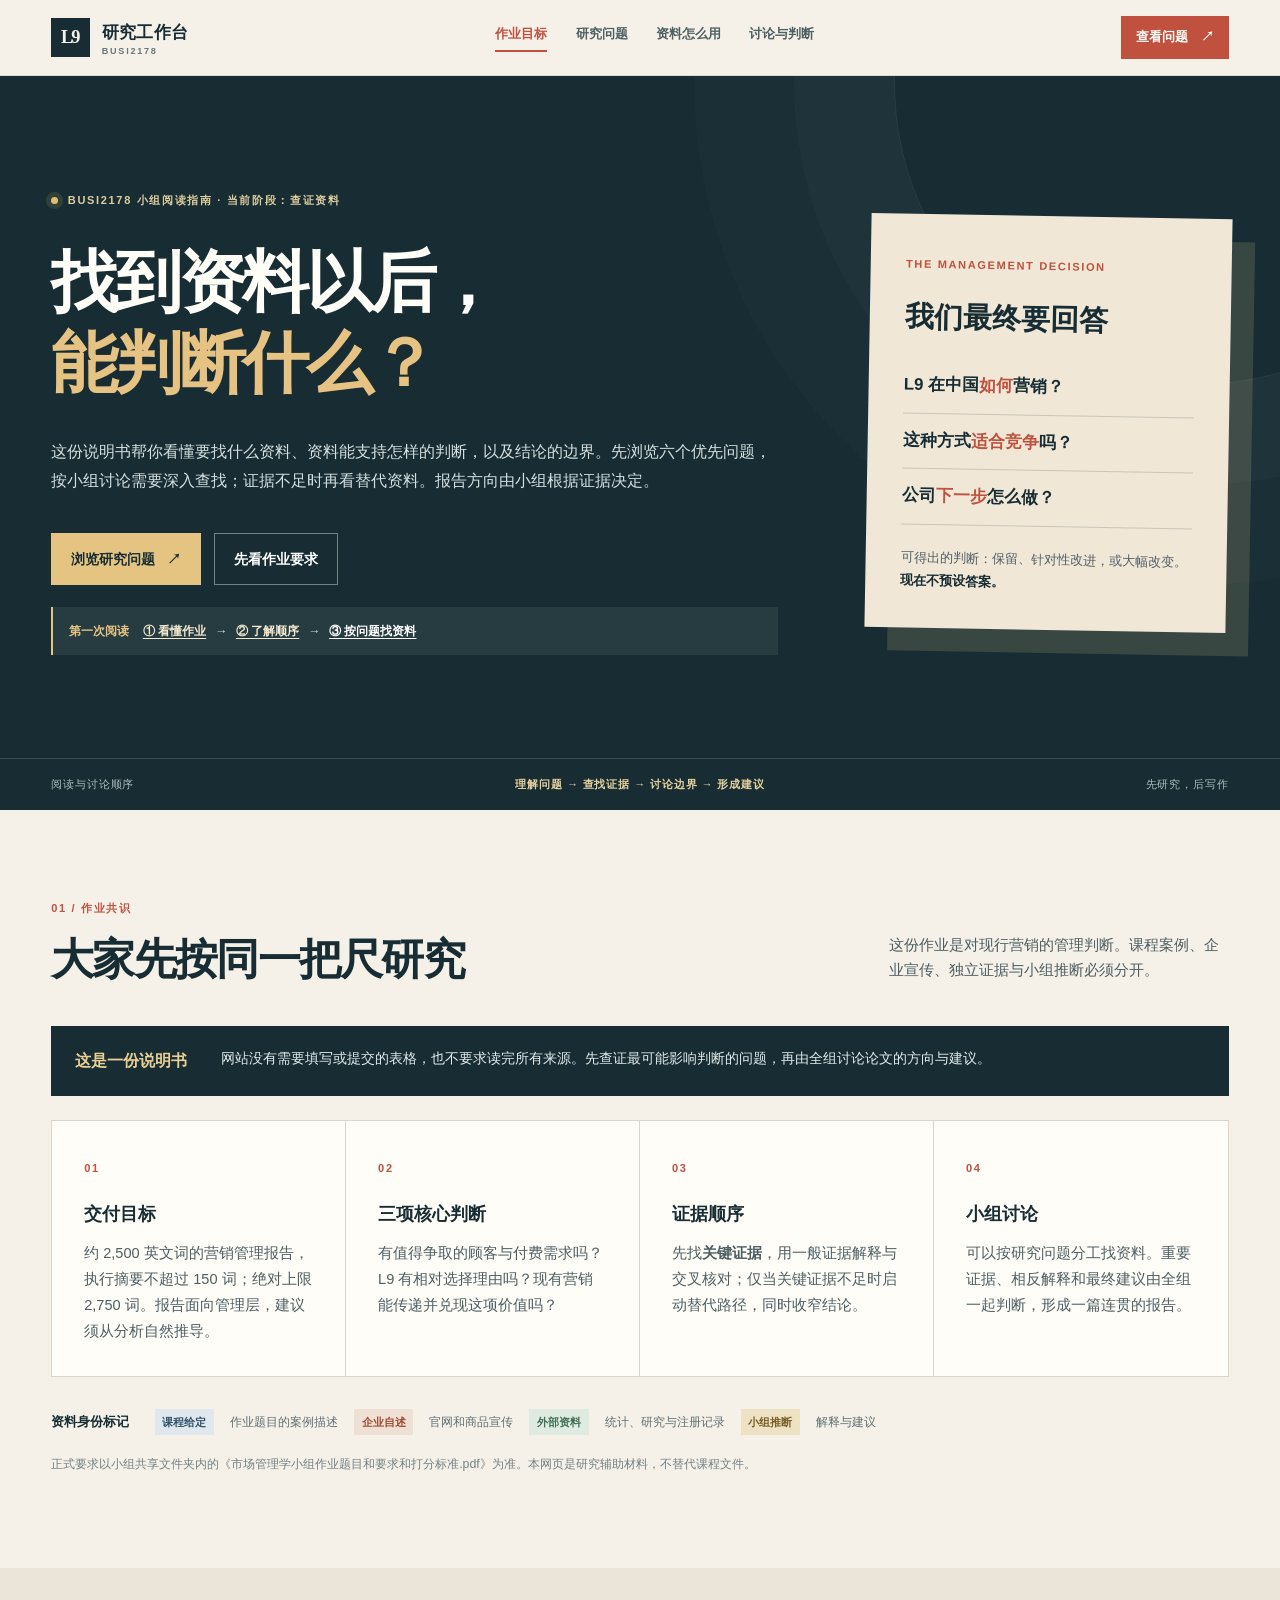
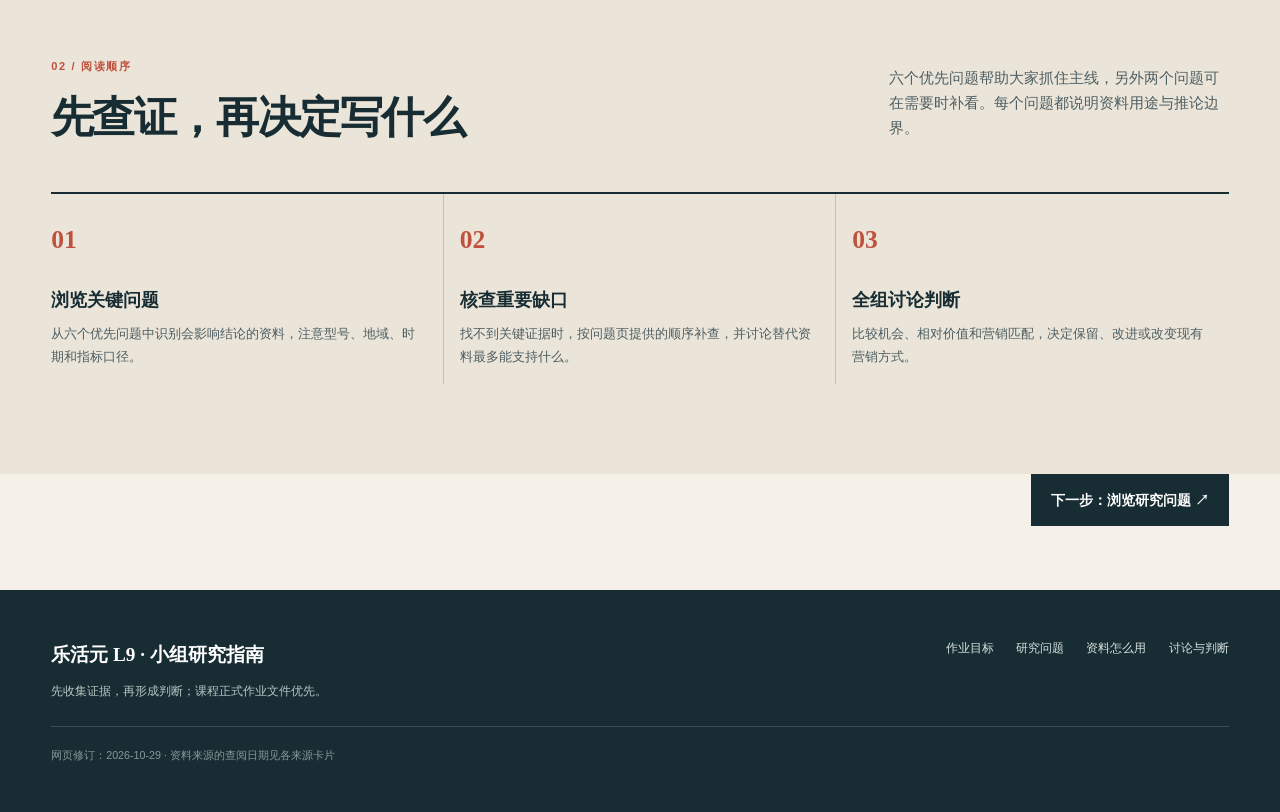
==== commit 5436303a: "Make L9 research guide easier to read and discuss" ====
--- a/index.html
+++ b/index.html
@@ -17,17 +17,17 @@
   <a class="skip" href="#main">跳到正文</a>
   <header class="topbar">
     <a class="brand" href="./index.html" aria-label="返回作业目标"><span class="brand-mark">L9</span><span>研究工作台 <small>BUSI2178</small></span></a>
-    <nav class="desktop-nav" aria-label="网站页面导航"><a href="./index.html" aria-current="page">作业目标</a><a href="./tasks.html">证据任务</a><a href="./sources.html">资料与记录</a><a href="./decision.html">汇总与写作</a></nav>
-    <a class="top-action" href="./tasks.html">打开任务 <span aria-hidden="true">↗</span></a>
+    <nav class="desktop-nav" aria-label="网站页面导航"><a href="./index.html" aria-current="page">作业目标</a><a href="./tasks.html">研究问题</a><a href="./sources.html">资料怎么用</a><a href="./decision.html">讨论与判断</a></nav>
+    <a class="top-action" href="./tasks.html">查看问题 <span aria-hidden="true">↗</span></a>
   </header>
   <main id="main"><section class="hero" id="top">
       <div class="hero-inner">
         <div class="hero-copy">
-          <div class="eyebrow"><span class="eyebrow-dot"></span> 小组共用 · 当前阶段：收集证据 · 网页修订 2026-10-29</div>
+          <div class="eyebrow"><span class="eyebrow-dot"></span> BUSI2178 小组阅读指南 · 当前阶段：查证资料</div>
           <h1>找到资料以后，<br><em>能判断什么？</em></h1>
-          <p class="hero-lede">先从 6 项关键任务找资料，逐项说清它能支持什么、不能证明什么、会改变什么管理决策。关键证据不足时再启用替代资料。小组汇总后，才确定报告方向。</p>
-          <div class="hero-actions"><a class="button primary" href="./tasks.html">打开第一轮清单 <span aria-hidden="true">↗</span></a><a class="button ghost" href="#consensus">先看作业目标</a></div>
-          <div class="first-time-guide"><strong>第一次使用？</strong><a href="#consensus">① 理解作业</a><span aria-hidden="true">→</span><a href="#workflow">② 看工作顺序</a><span aria-hidden="true">→</span><a href="./tasks.html">③ 领取证据任务</a></div>
+          <p class="hero-lede">这份说明书帮你看懂要找什么资料、资料能支持怎样的判断，以及结论的边界。先浏览六个优先问题，按小组讨论需要深入查找；证据不足时再看替代资料。报告方向由小组根据证据决定。</p>
+          <div class="hero-actions"><a class="button primary" href="./tasks.html">浏览研究问题 <span aria-hidden="true">↗</span></a><a class="button ghost" href="#consensus">先看作业要求</a></div>
+          <div class="first-time-guide"><strong>第一次阅读</strong><a href="#consensus">① 看懂作业</a><span aria-hidden="true">→</span><a href="#workflow">② 了解顺序</a><span aria-hidden="true">→</span><a href="./tasks.html">③ 按问题找资料</a></div>
         </div>
         <aside class="hero-brief" aria-label="作业核心问题">
           <span class="card-kicker">THE MANAGEMENT DECISION</span>
@@ -36,26 +36,26 @@
           <p>可得出的判断：保留、针对性改进，或大幅改变。<strong>现在不预设答案。</strong></p>
         </aside>
       </div>
-      <div class="hero-rule"><span>小组工作顺序</span><strong>第一轮关键证据 → 缺口补证 → 集体判断 → 管理建议</strong><span>先研究，后写作</span></div>
+      <div class="hero-rule"><span>阅读与讨论顺序</span><strong>理解问题 → 查找证据 → 讨论边界 → 形成建议</strong><span>先研究，后写作</span></div>
     </section><section class="section intro" id="consensus">
       <div class="section-head"><div><span class="section-number">01 / 作业共识</span><h2>大家先按同一把尺研究</h2></div><p>这份作业是对现行营销的管理判断。课程案例、企业宣传、独立证据与小组推断必须分开。</p></div>
-      <div class="callout"><strong>当前阶段：收集与核验资料</strong><p>研究问题和证据标准已经明确；论文的结论、建议方向和章节重心尚未确定。先完成证据记录与反证检查，再由全组讨论哪一种判断最有支持。</p></div>
+      <div class="callout"><strong>这是一份说明书</strong><p>网站没有需要填写或提交的表格，也不要求读完所有来源。先查证最可能影响判断的问题，再由全组讨论论文的方向与建议。</p></div>
       <div class="brief-grid">
         <article class="brief-card"><span class="mini-index">01</span><h3>交付目标</h3><p>约 2,500 英文词的营销管理报告，执行摘要不超过 150 词；绝对上限 2,750 词。报告面向管理层，建议须从分析自然推导。</p></article>
         <article class="brief-card"><span class="mini-index">02</span><h3>三项核心判断</h3><p>有值得争取的顾客与付费需求吗？L9 有相对选择理由吗？现有营销能传递并兑现这项价值吗？</p></article>
         <article class="brief-card"><span class="mini-index">03</span><h3>证据顺序</h3><p>先找<strong>关键证据</strong>，用一般证据解释与交叉核对；仅当关键证据不足时启动替代路径，同时收窄结论。</p></article>
-        <article class="brief-card"><span class="mini-index">04</span><h3>小组约定</h3><p>按资料任务分工，记录原始来源、允许推论和反证。最终论点与建议由全组统一讨论，不按论文章节各写各的。</p></article>
+        <article class="brief-card"><span class="mini-index">04</span><h3>小组讨论</h3><p>可以按研究问题分工找资料。重要证据、相反解释和最终建议由全组一起判断，形成一篇连贯的报告。</p></article>
       </div>
       <div class="provenance"><strong>资料身份标记</strong><span class="pill case">课程给定</span><span>作业题目的案例描述</span><span class="pill company">企业自述</span><span>官网和商品宣传</span><span class="pill verified">外部资料</span><span>统计、研究与注册记录</span><span class="pill inference">小组推断</span><span>解释与建议</span></div>
       <p class="source-note">正式要求以小组共享文件夹内的《市场管理学小组作业题目和要求和打分标准.pdf》为准。本网页是研究辅助材料，不替代课程文件。</p>
     </section><section class="section process" id="workflow">
-      <div class="section-head"><div><span class="section-number">02 / 工作顺序</span><h2>先查证，再决定写什么</h2></div><p>同学按资料任务分工。一个人负责检索，另一人复核口径；重要结论由全组讨论。</p></div>
+      <div class="section-head"><div><span class="section-number">02 / 阅读顺序</span><h2>先查证，再决定写什么</h2></div><p>六个优先问题帮助大家抓住主线，另外两个问题可在需要时补看。每个问题都说明资料用途与推论边界。</p></div>
       <div class="steps">
-        <div class="step"><b>01</b><h3>先做 6 项</h3><p>从证据任务页领取 P0 任务，寻找关键证据，保存来源与统计口径。</p><small>产物：第一轮证据记录</small></div>
-        <div class="step"><b>02</b><h3>只补关键缺口</h3><p>核查相反解释；关键证据不足时再寻找有边界的替代资料。</p><small>产物：缺口与替代说明</small></div>
-        <div class="step"><b>03</b><h3>全组形成判断</h3><p>比较机会、相对价值与营销匹配，再决定保留、改进或改变。</p><small>产物：一页管理判断</small></div>
+        <div class="step"><b>01</b><h3>浏览关键问题</h3><p>从六个优先问题中识别会影响结论的资料，注意型号、地域、时期和指标口径。</p></div>
+        <div class="step"><b>02</b><h3>核查重要缺口</h3><p>找不到关键证据时，按问题页提供的顺序补查，并讨论替代资料最多能支持什么。</p></div>
+        <div class="step"><b>03</b><h3>全组讨论判断</h3><p>比较机会、相对价值和营销匹配，决定保留、改进或改变现有营销方式。</p></div>
       </div>
-    </section><div class="page-next"><a class="button primary" href="./tasks.html">下一步：领取证据任务 ↗</a></div></main>
-  <footer class="footer"><div><strong>乐活元 L9 · 小组研究指南</strong><p>先收集证据，再形成判断；课程正式作业文件优先。</p></div><div class="footer-links"><a href="./index.html">作业目标</a><a href="./tasks.html">证据任务</a><a href="./sources.html">资料与记录</a><a href="./decision.html">汇总与写作</a></div><small>网页修订：2026-10-29 · 资料来源的查阅日期见各来源卡片</small></footer>
+    </section><div class="page-next"><a class="button primary" href="./tasks.html">下一步：浏览研究问题 ↗</a></div></main>
+  <footer class="footer"><div><strong>乐活元 L9 · 小组研究指南</strong><p>先收集证据，再形成判断；课程正式作业文件优先。</p></div><div class="footer-links"><a href="./index.html">作业目标</a><a href="./tasks.html">研究问题</a><a href="./sources.html">资料怎么用</a><a href="./decision.html">讨论与判断</a></div><small>网页修订：2026-10-29 · 资料来源的查阅日期见各来源卡片</small></footer>
 </body>
 </html>
--- a/matrix.css
+++ b/matrix.css
@@ -5,7 +5,7 @@
 .first-time-guide a:hover{color:#fff}
 .mobile-hint{display:none}
 .process .steps{grid-template-columns:repeat(3,1fr)}
-.process .step{min-height:185px}
+.process .step{min-height:155px}
 .process .step:nth-child(3){border-right:0}
 .process .step:nth-child(-n+3){border-bottom:0}
 .claim-toolbar{flex-wrap:wrap}
@@ -101,8 +101,7 @@
   .table-cell,.question-cell,.decision-cell{grid-column:1;border-right:0;padding:.75rem 1rem}
   .question-cell{padding-top:1rem}
   .decision-cell{padding-bottom:1.1rem}
-  .collection-cell .record-elements{display:none}
-  .evidence-row[open] .collection-cell .record-elements{display:block}
+  .collection-cell .record-elements{display:block}
   .evidence-detail{padding:1rem}
   .source-drawer summary{flex-wrap:wrap}
   .source-drawer summary span{width:100%}
--- a/multi.css
+++ b/multi.css
@@ -16,19 +16,40 @@
 .task-number{margin-left:.7rem;font-size:.72rem;letter-spacing:.08em;color:#c4d6d0}
 .task-detail-header h1{font-family:"Songti SC","Noto Serif CJK SC",Georgia,serif;font-size:clamp(2rem,3.7vw,3.8rem);line-height:1.2;margin:1.1rem 0 .7rem}
 .task-detail-header p{color:#d4e1db;font-size:.9rem;margin:0}
-.task-summary-grid{display:grid;grid-template-columns:repeat(2,1fr);gap:.65rem;margin:1rem 0}
-.task-summary-grid article{background:#fffefa;border:1px solid var(--line);padding:1.35rem}
-.task-summary-grid article:nth-child(1){border-top:3px solid #6d9a88}
-.task-summary-grid article:nth-child(2){border-top:3px solid #4c8068}
-.task-summary-grid article:nth-child(3){border-top:3px solid var(--accent)}
-.task-summary-grid article:nth-child(4){border-top:3px solid #ac8d5a}
-.task-summary-grid article>span{font-size:.7rem;font-weight:800;letter-spacing:.06em;color:#647b74}
-.task-summary-grid p{font-size:.89rem;line-height:1.75;color:var(--ink);margin:.55rem 0 0}
-.task-summary-grid small{display:block;margin-top:.65rem;padding-top:.55rem;border-top:1px solid var(--line);font-size:.77rem;color:#596f69;line-height:1.65}
+.task-why{background:#e2eee6;border-left:4px solid #65927c;padding:1.25rem 1.5rem;margin:1rem 0}
+.task-why strong{display:block;color:#315e52;font-size:.75rem;letter-spacing:.04em}
+.task-why p{margin:.35rem 0 0;font-size:.92rem;line-height:1.75;color:var(--ink)}
 .task-detail-body{background:#f8f6f0;padding:2rem;border-top:1px solid var(--line)}
 .task-detail-body .detail-lead h2{font-family:"Songti SC",Georgia,serif;font-size:1.7rem;margin:.5rem 0}
 .task-detail-body .detail-lead p{font-size:.84rem}
 .task-detail-body .research-actions{padding:1.5rem 0}
+.detail-block.key .detail-secondary{margin-top:.8rem;padding-top:.65rem;border-top:1px solid #c4dacf}
+.detail-block.key small{display:block;margin-top:.65rem;color:#4b6a60;font-size:.75rem;line-height:1.65}
+.task-fallback{margin:1rem 0 2.2rem;background:#f1e8da;border:1px solid #d9c8af}
+.task-fallback summary{display:flex;justify-content:space-between;gap:1rem;list-style:none;cursor:pointer;padding:1rem 1.2rem;color:#755936;font-size:.82rem;font-weight:800}
+.task-fallback summary::-webkit-details-marker{display:none}
+.task-fallback summary span{font-size:1.15rem;line-height:1;transition:transform .2s}
+.task-fallback[open] summary span{transform:rotate(45deg)}
+.task-fallback>div{border-top:1px solid #d9c8af;padding:1rem 1.2rem;color:#4d5e62;font-size:.79rem;line-height:1.7}
+.task-fallback p{margin:.1rem 0 .7rem}
+.task-fallback p:last-child{margin-bottom:0}
+.task-fallback ol{margin:.65rem 0;padding-left:1.25rem}
+.task-fallback li+li{margin-top:.35rem}
+.task-interpretation{border-top:1px solid var(--line);padding-top:1.7rem}
+.concept-bridge{background:#e8ede6;border-left:3px solid #658e79;padding:1rem 1.2rem;margin-bottom:.75rem}
+.concept-bridge strong,.decision-clue strong{font-size:.76rem;color:#315e52}
+.concept-bridge p,.decision-clue p{font-size:.82rem;margin:.4rem 0 0}
+.meaning-grid{display:grid;grid-template-columns:repeat(2,minmax(0,1fr));gap:.7rem}
+.meaning-grid article{background:#fffefa;border:1px solid var(--line);padding:1.2rem}
+.meaning-grid article:last-child{border-top:3px solid #a66b52}
+.meaning-grid article:first-child{border-top:3px solid #658e79}
+.meaning-grid strong{font-size:.76rem;color:#315e52}
+.meaning-grid article:last-child strong{color:#9a563c}
+.meaning-grid p{font-size:.82rem;margin:.45rem 0 0}
+.decision-clue{background:#fffefa;border-left:3px solid #608478;padding:1rem 1.2rem;margin-top:.65rem}
+.discussion-prompt{margin-top:1.6rem;padding:1.25rem 1.5rem;background:var(--ink);color:#fff}
+.discussion-prompt .card-kicker{color:#e6c383}
+.discussion-prompt p{margin:.45rem 0 0;font-family:"Songti SC",Georgia,serif;font-size:1.15rem;line-height:1.65}
 .task-neighbors{display:flex;justify-content:space-between;gap:.75rem;flex-wrap:wrap;margin-top:1.4rem}
 .task-neighbors a{display:inline-flex;padding:.75rem 1rem;border:1px solid var(--line);background:#fffefa;text-decoration:none;font-size:.78rem;font-weight:700;color:#345f57}
 .task-neighbors a:hover{background:#e3eee7}
@@ -36,8 +57,26 @@
 .task-missing h1{font-family:"Songti SC",Georgia,serif}
 .page-sources .source-section{padding-top:4rem}
 .page-sources .source-drawer{margin-bottom:1.5rem}
+.source-method{max-width:1322px;margin:1rem auto 0;padding:1.3rem 1.5rem;background:#e0ebe3;border-left:4px solid #608478}
+.source-method .card-kicker{color:#315e52}
+.source-method h3{font-family:"Songti SC",Georgia,serif;font-size:1.25rem;margin:.5rem 0}
+.source-method p{font-size:.81rem;margin:0}
+.conflict-resolution{max-width:1322px;margin:1rem auto 0;padding:1.2rem 1.5rem;background:#f4e5d8;border-left:4px solid var(--accent)}
+.conflict-resolution>strong{color:var(--accent-dark);font-size:.85rem}
+.conflict-resolution ol{margin:.55rem 0 0;padding-left:1.2rem;color:#4d5e62;font-size:.8rem;line-height:1.75}
+.conflict-resolution li+li{margin-top:.3rem}
 .page-decision .decision{padding-bottom:3rem}
 .page-decision .finish{padding-top:4rem}
+.feasibility-gate{margin:1rem 0;padding:1.2rem 1.5rem;background:#e0eae2;border-left:4px solid #638b75}
+.feasibility-gate strong{font-size:.83rem;color:#315e52}
+.feasibility-gate p{font-size:.8rem;margin:.45rem 0 0}
+.discussion-note{margin-top:1rem;padding:1.3rem 1.5rem;background:#e0ebe3;border-left:4px solid #608478}
+.discussion-note .card-kicker{color:#315e52}
+.discussion-note h3{font-family:"Songti SC",Georgia,serif;font-size:1.25rem;margin:.5rem 0}
+.discussion-note p{font-size:.81rem;margin:0}
+.readiness-list{display:grid;grid-template-columns:repeat(3,minmax(0,1fr));gap:.7rem;list-style:none;padding:0;margin:0}
+.readiness-list li{background:#fffdfa;border-top:3px solid #608478;padding:1.2rem;font-size:.82rem;line-height:1.7}
+.readiness-list strong{color:#315e52}
 
 @media(max-width:1100px){
   .topbar{height:auto;min-height:76px;display:grid;grid-template-columns:1fr auto;gap:.5rem 1rem;padding-top:.55rem;padding-bottom:.5rem}
@@ -48,7 +87,8 @@
   section{scroll-margin-top:120px}
 }
 @media(max-width:760px){
-  .task-summary-grid{grid-template-columns:1fr}
+  .meaning-grid,.readiness-list{grid-template-columns:1fr}
+  .task-why{padding:1rem 1.2rem}
   .task-detail-body{padding:1rem}
   .task-neighbors{flex-direction:column}
   .task-neighbors a{width:100%}
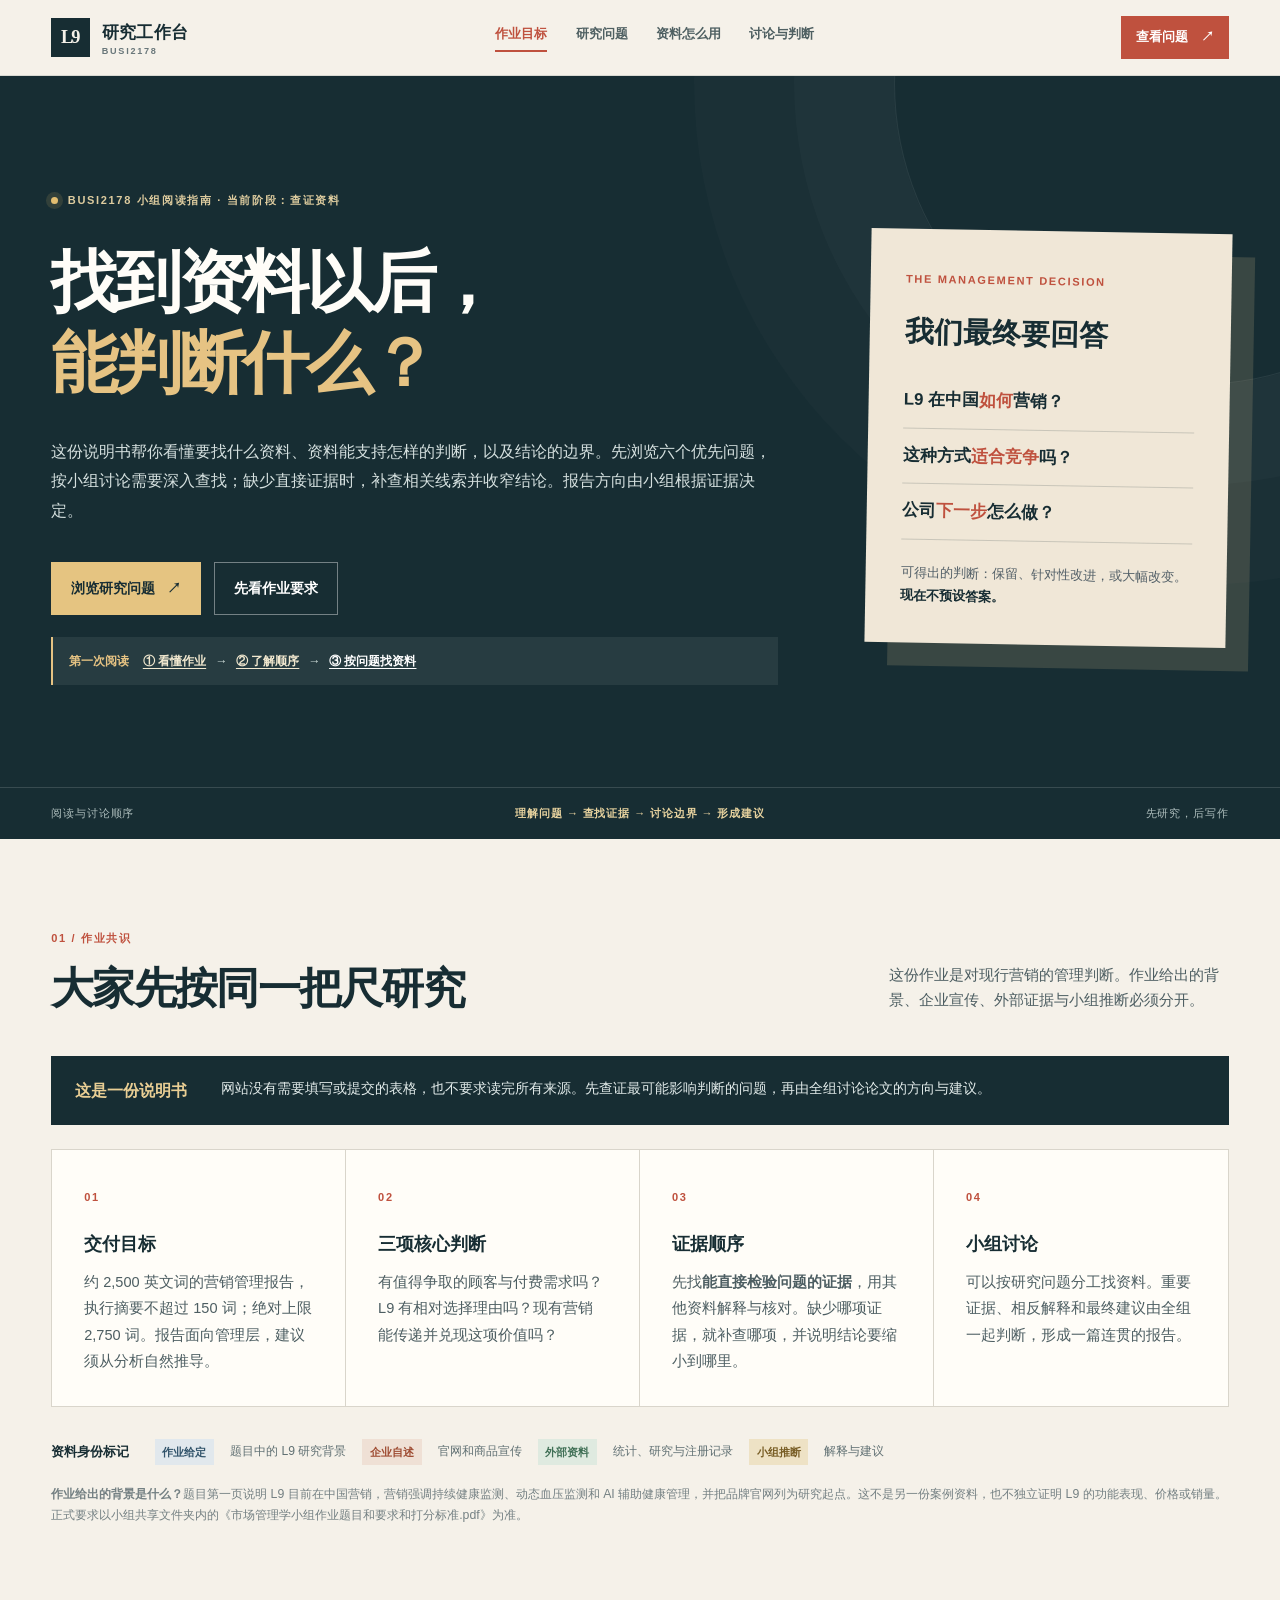
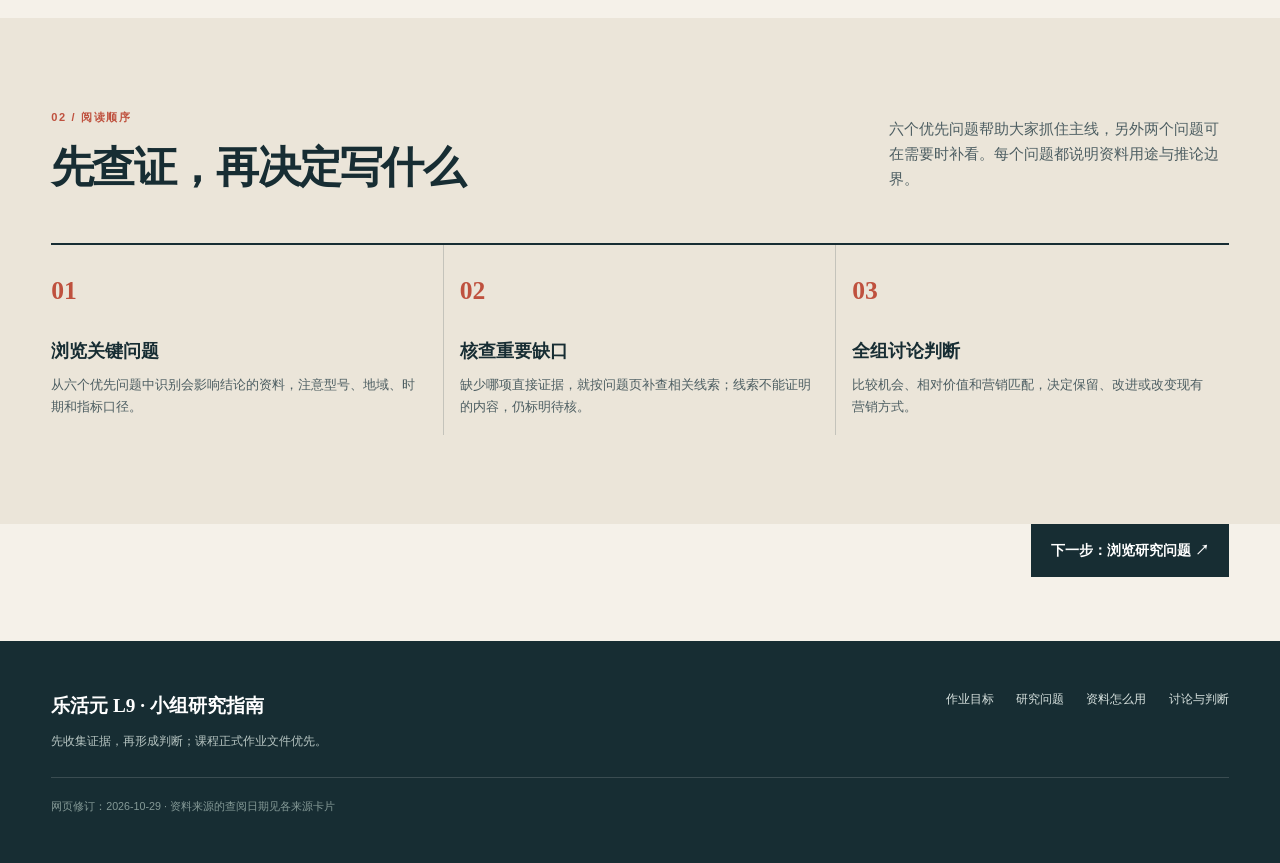
==== commit e22cede3: "Clarify assignment background and evidence fallback" ====
--- a/index.html
+++ b/index.html
@@ -25,7 +25,7 @@
         <div class="hero-copy">
           <div class="eyebrow"><span class="eyebrow-dot"></span> BUSI2178 小组阅读指南 · 当前阶段：查证资料</div>
           <h1>找到资料以后，<br><em>能判断什么？</em></h1>
-          <p class="hero-lede">这份说明书帮你看懂要找什么资料、资料能支持怎样的判断，以及结论的边界。先浏览六个优先问题，按小组讨论需要深入查找；证据不足时再看替代资料。报告方向由小组根据证据决定。</p>
+          <p class="hero-lede">这份说明书帮你看懂要找什么资料、资料能支持怎样的判断，以及结论的边界。先浏览六个优先问题，按小组讨论需要深入查找；缺少直接证据时，补查相关线索并收窄结论。报告方向由小组根据证据决定。</p>
           <div class="hero-actions"><a class="button primary" href="./tasks.html">浏览研究问题 <span aria-hidden="true">↗</span></a><a class="button ghost" href="#consensus">先看作业要求</a></div>
           <div class="first-time-guide"><strong>第一次阅读</strong><a href="#consensus">① 看懂作业</a><span aria-hidden="true">→</span><a href="#workflow">② 了解顺序</a><span aria-hidden="true">→</span><a href="./tasks.html">③ 按问题找资料</a></div>
         </div>
@@ -38,21 +38,21 @@
       </div>
       <div class="hero-rule"><span>阅读与讨论顺序</span><strong>理解问题 → 查找证据 → 讨论边界 → 形成建议</strong><span>先研究，后写作</span></div>
     </section><section class="section intro" id="consensus">
-      <div class="section-head"><div><span class="section-number">01 / 作业共识</span><h2>大家先按同一把尺研究</h2></div><p>这份作业是对现行营销的管理判断。课程案例、企业宣传、独立证据与小组推断必须分开。</p></div>
+      <div class="section-head"><div><span class="section-number">01 / 作业共识</span><h2>大家先按同一把尺研究</h2></div><p>这份作业是对现行营销的管理判断。作业给出的背景、企业宣传、外部证据与小组推断必须分开。</p></div>
       <div class="callout"><strong>这是一份说明书</strong><p>网站没有需要填写或提交的表格，也不要求读完所有来源。先查证最可能影响判断的问题，再由全组讨论论文的方向与建议。</p></div>
       <div class="brief-grid">
         <article class="brief-card"><span class="mini-index">01</span><h3>交付目标</h3><p>约 2,500 英文词的营销管理报告，执行摘要不超过 150 词；绝对上限 2,750 词。报告面向管理层，建议须从分析自然推导。</p></article>
         <article class="brief-card"><span class="mini-index">02</span><h3>三项核心判断</h3><p>有值得争取的顾客与付费需求吗？L9 有相对选择理由吗？现有营销能传递并兑现这项价值吗？</p></article>
-        <article class="brief-card"><span class="mini-index">03</span><h3>证据顺序</h3><p>先找<strong>关键证据</strong>，用一般证据解释与交叉核对；仅当关键证据不足时启动替代路径，同时收窄结论。</p></article>
+        <article class="brief-card"><span class="mini-index">03</span><h3>证据顺序</h3><p>先找<strong>能直接检验问题的证据</strong>，用其他资料解释与核对。缺少哪项证据，就补查哪项，并说明结论要缩小到哪里。</p></article>
         <article class="brief-card"><span class="mini-index">04</span><h3>小组讨论</h3><p>可以按研究问题分工找资料。重要证据、相反解释和最终建议由全组一起判断，形成一篇连贯的报告。</p></article>
       </div>
-      <div class="provenance"><strong>资料身份标记</strong><span class="pill case">课程给定</span><span>作业题目的案例描述</span><span class="pill company">企业自述</span><span>官网和商品宣传</span><span class="pill verified">外部资料</span><span>统计、研究与注册记录</span><span class="pill inference">小组推断</span><span>解释与建议</span></div>
-      <p class="source-note">正式要求以小组共享文件夹内的《市场管理学小组作业题目和要求和打分标准.pdf》为准。本网页是研究辅助材料，不替代课程文件。</p>
+      <div class="provenance"><strong>资料身份标记</strong><span class="pill case">作业给定</span><span>题目中的 L9 研究背景</span><span class="pill company">企业自述</span><span>官网和商品宣传</span><span class="pill verified">外部资料</span><span>统计、研究与注册记录</span><span class="pill inference">小组推断</span><span>解释与建议</span></div>
+      <p class="source-note"><strong>作业给出的背景是什么？</strong>题目第一页说明 L9 目前在中国营销，营销强调持续健康监测、动态血压监测和 AI 辅助健康管理，并把品牌官网列为研究起点。这不是另一份案例资料，也不独立证明 L9 的功能表现、价格或销量。正式要求以小组共享文件夹内的《市场管理学小组作业题目和要求和打分标准.pdf》为准。</p>
     </section><section class="section process" id="workflow">
       <div class="section-head"><div><span class="section-number">02 / 阅读顺序</span><h2>先查证，再决定写什么</h2></div><p>六个优先问题帮助大家抓住主线，另外两个问题可在需要时补看。每个问题都说明资料用途与推论边界。</p></div>
       <div class="steps">
         <div class="step"><b>01</b><h3>浏览关键问题</h3><p>从六个优先问题中识别会影响结论的资料，注意型号、地域、时期和指标口径。</p></div>
-        <div class="step"><b>02</b><h3>核查重要缺口</h3><p>找不到关键证据时，按问题页提供的顺序补查，并讨论替代资料最多能支持什么。</p></div>
+        <div class="step"><b>02</b><h3>核查重要缺口</h3><p>缺少哪项直接证据，就按问题页补查相关线索；线索不能证明的内容，仍标明待核。</p></div>
         <div class="step"><b>03</b><h3>全组讨论判断</h3><p>比较机会、相对价值和营销匹配，决定保留、改进或改变现有营销方式。</p></div>
       </div>
     </section><div class="page-next"><a class="button primary" href="./tasks.html">下一步：浏览研究问题 ↗</a></div></main>
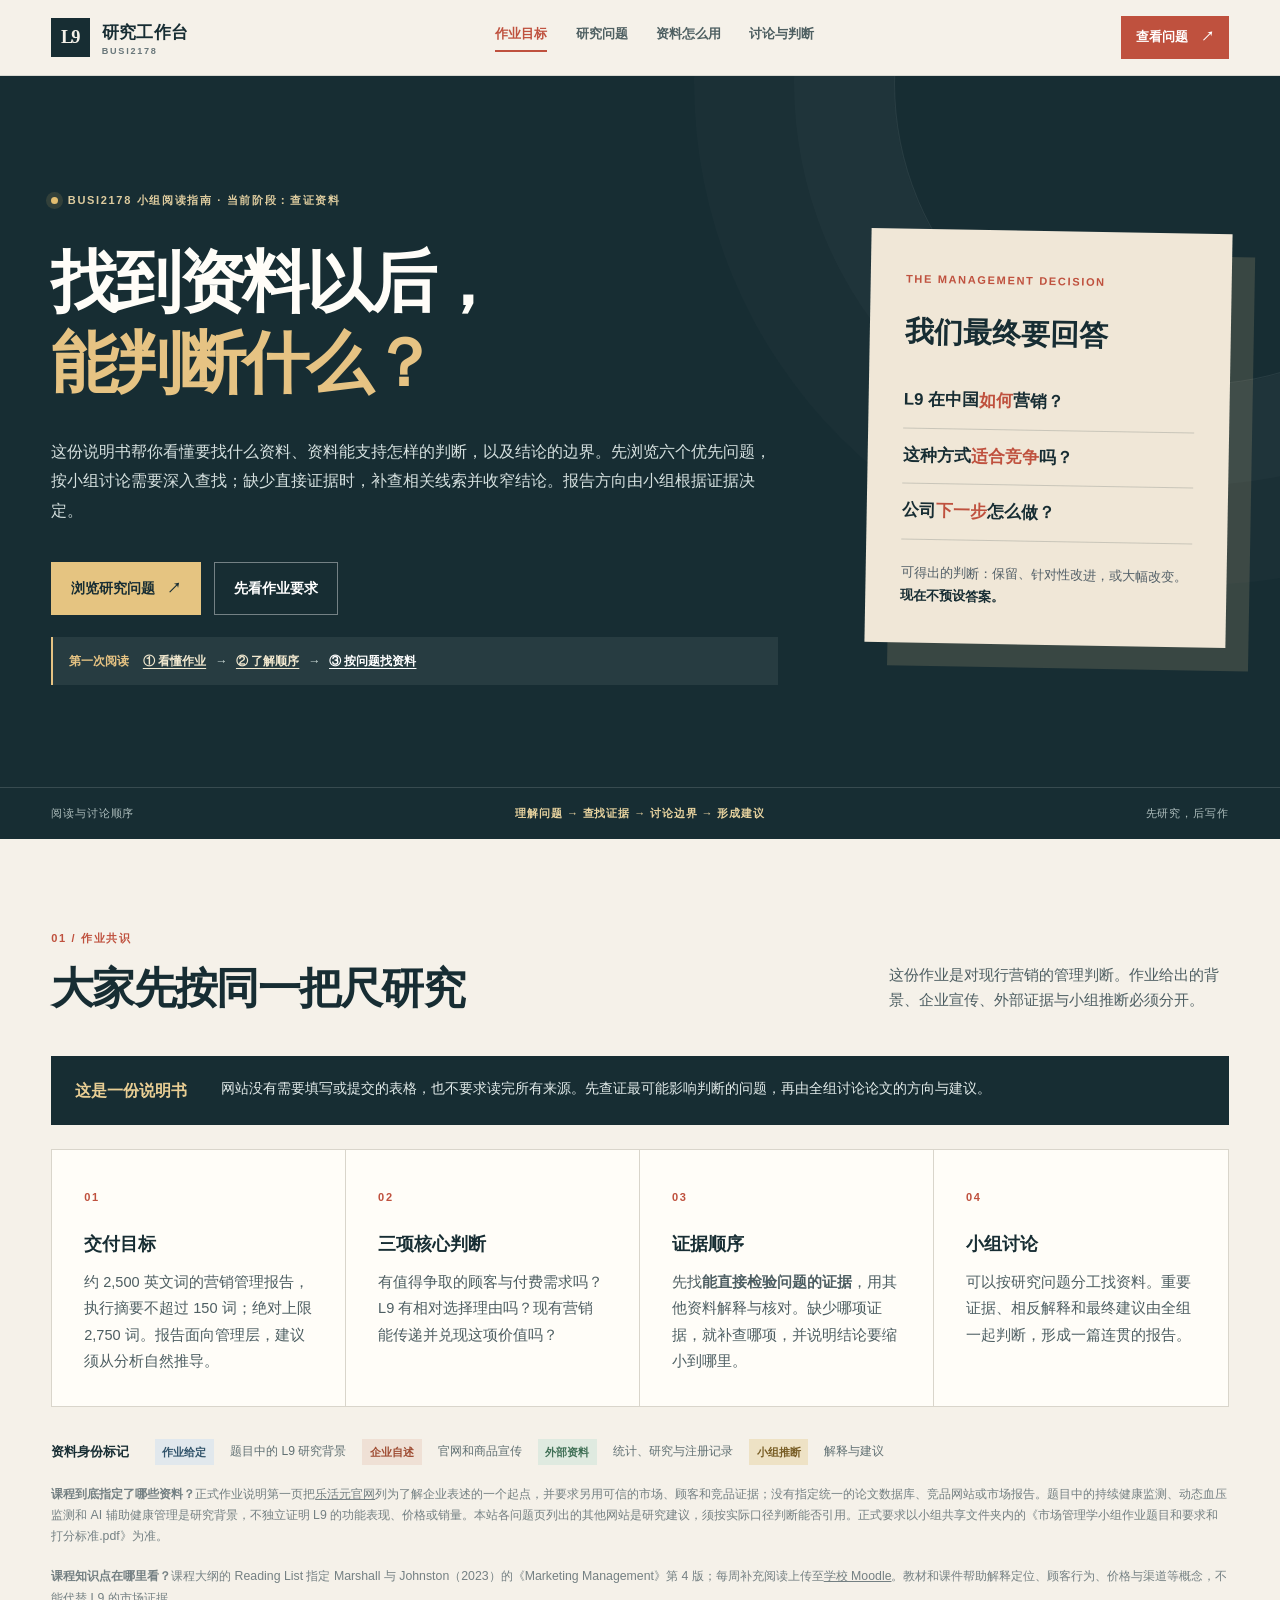
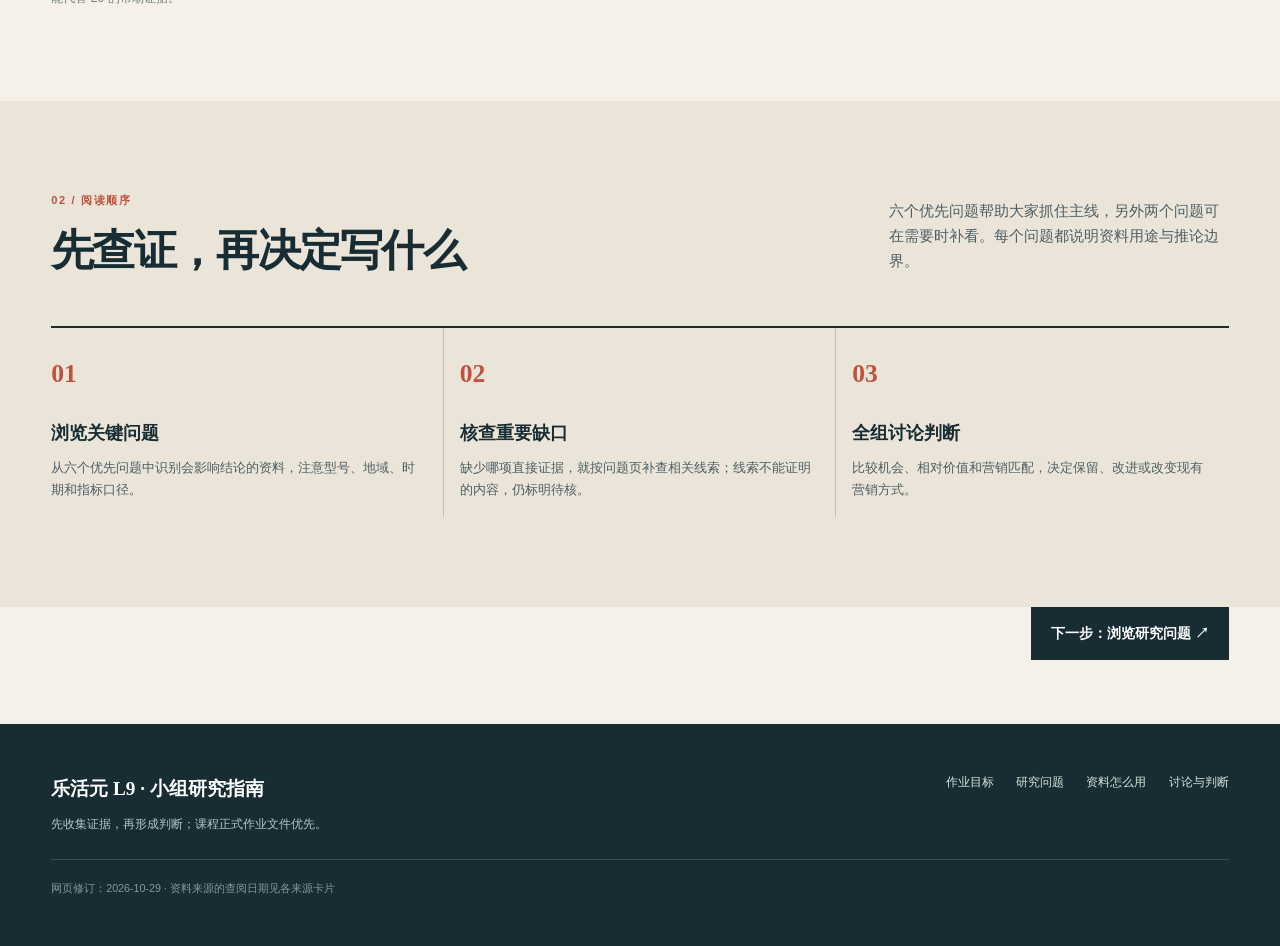
==== commit c477334e: "Add task-specific evidence search paths across all guide pages" ====
--- a/index.html
+++ b/index.html
@@ -47,7 +47,8 @@
         <article class="brief-card"><span class="mini-index">04</span><h3>小组讨论</h3><p>可以按研究问题分工找资料。重要证据、相反解释和最终建议由全组一起判断，形成一篇连贯的报告。</p></article>
       </div>
       <div class="provenance"><strong>资料身份标记</strong><span class="pill case">作业给定</span><span>题目中的 L9 研究背景</span><span class="pill company">企业自述</span><span>官网和商品宣传</span><span class="pill verified">外部资料</span><span>统计、研究与注册记录</span><span class="pill inference">小组推断</span><span>解释与建议</span></div>
-      <p class="source-note"><strong>作业给出的背景是什么？</strong>题目第一页说明 L9 目前在中国营销，营销强调持续健康监测、动态血压监测和 AI 辅助健康管理，并把品牌官网列为研究起点。这不是另一份案例资料，也不独立证明 L9 的功能表现、价格或销量。正式要求以小组共享文件夹内的《市场管理学小组作业题目和要求和打分标准.pdf》为准。</p>
+      <p class="source-note"><strong>课程到底指定了哪些资料？</strong>正式作业说明第一页把<a href="https://lehuoyuan.com/" target="_blank" rel="noopener noreferrer">乐活元官网</a>列为了解企业表述的一个起点，并要求另用可信的市场、顾客和竞品证据；没有指定统一的论文数据库、竞品网站或市场报告。题目中的持续健康监测、动态血压监测和 AI 辅助健康管理是研究背景，不独立证明 L9 的功能表现、价格或销量。本站各问题页列出的其他网站是研究建议，须按实际口径判断能否引用。正式要求以小组共享文件夹内的《市场管理学小组作业题目和要求和打分标准.pdf》为准。</p>
+      <p class="source-note"><strong>课程知识点在哪里看？</strong>课程大纲的 Reading List 指定 Marshall 与 Johnston（2023）的《Marketing Management》第 4 版；每周补充阅读上传至<a href="https://moodle.nottingham.ac.uk/" target="_blank" rel="noopener noreferrer">学校 Moodle</a>。教材和课件帮助解释定位、顾客行为、价格与渠道等概念，不能代替 L9 的市场证据。</p>
     </section><section class="section process" id="workflow">
       <div class="section-head"><div><span class="section-number">02 / 阅读顺序</span><h2>先查证，再决定写什么</h2></div><p>六个优先问题帮助大家抓住主线，另外两个问题可在需要时补看。每个问题都说明资料用途与推论边界。</p></div>
       <div class="steps">
--- a/multi.css
+++ b/multi.css
@@ -23,6 +23,16 @@
 .task-detail-body .detail-lead h2{font-family:"Songti SC",Georgia,serif;font-size:1.7rem;margin:.5rem 0}
 .task-detail-body .detail-lead p{font-size:.84rem}
 .task-detail-body .research-actions{padding:1.5rem 0}
+.lookup-path{margin:1.2rem 0;padding:1.2rem;background:#fffefa;border:1px solid var(--line)}
+.lookup-path .small-label{margin-bottom:.8rem}
+.lookup-path ol{list-style:none;padding:0;margin:0;display:grid;grid-template-columns:repeat(2,minmax(0,1fr));gap:.65rem}
+.lookup-path li{padding:1rem;background:#edf2ec;border:1px solid #d8e4da}
+.lookup-path a{font-size:.85rem;font-weight:800;color:#315e52;text-decoration:none}
+.lookup-path a:hover{text-decoration:underline}
+.lookup-path small{display:block;font-size:.69rem;color:#68726f;margin:.25rem 0 .5rem}
+.lookup-path li p{font-size:.78rem;margin:.35rem 0 0}
+.lookup-path .lookup-query{padding-top:.5rem;border-top:1px solid #d5e1d7;overflow-wrap:anywhere}
+.lookup-path .lookup-note{font-size:.8rem;margin:1rem 0 0;padding:.9rem 1rem;background:#f4eadc;color:#624f38}
 .detail-block.key .detail-secondary{margin-top:.8rem;padding-top:.65rem;border-top:1px solid #c4dacf}
 .detail-block.key small{display:block;margin-top:.65rem;color:#4b6a60;font-size:.75rem;line-height:1.65}
 .task-fallback{margin:1rem 0 2.2rem;background:#f1e8da;border:1px solid #d9c8af}
@@ -39,6 +49,9 @@
 .concept-bridge{background:#e8ede6;border-left:3px solid #658e79;padding:1rem 1.2rem;margin-bottom:.75rem}
 .concept-bridge strong,.decision-clue strong{font-size:.76rem;color:#315e52}
 .concept-bridge p,.decision-clue p{font-size:.82rem;margin:.4rem 0 0}
+.concept-example{background:#f6f0e4;border-left:3px solid #ba9a62;padding:1rem 1.2rem;margin-bottom:.75rem}
+.concept-example strong{font-size:.76rem;color:#87663e}
+.concept-example p{font-size:.82rem;margin:.4rem 0 0}
 .meaning-grid{display:grid;grid-template-columns:repeat(2,minmax(0,1fr));gap:.7rem}
 .meaning-grid article{background:#fffefa;border:1px solid var(--line);padding:1.2rem}
 .meaning-grid article:last-child{border-top:3px solid #a66b52}
@@ -88,6 +101,7 @@
 }
 @media(max-width:760px){
   .meaning-grid,.readiness-list{grid-template-columns:1fr}
+  .lookup-path ol{grid-template-columns:1fr}
   .task-why{padding:1rem 1.2rem}
   .task-detail-body{padding:1rem}
   .task-neighbors{flex-direction:column}
